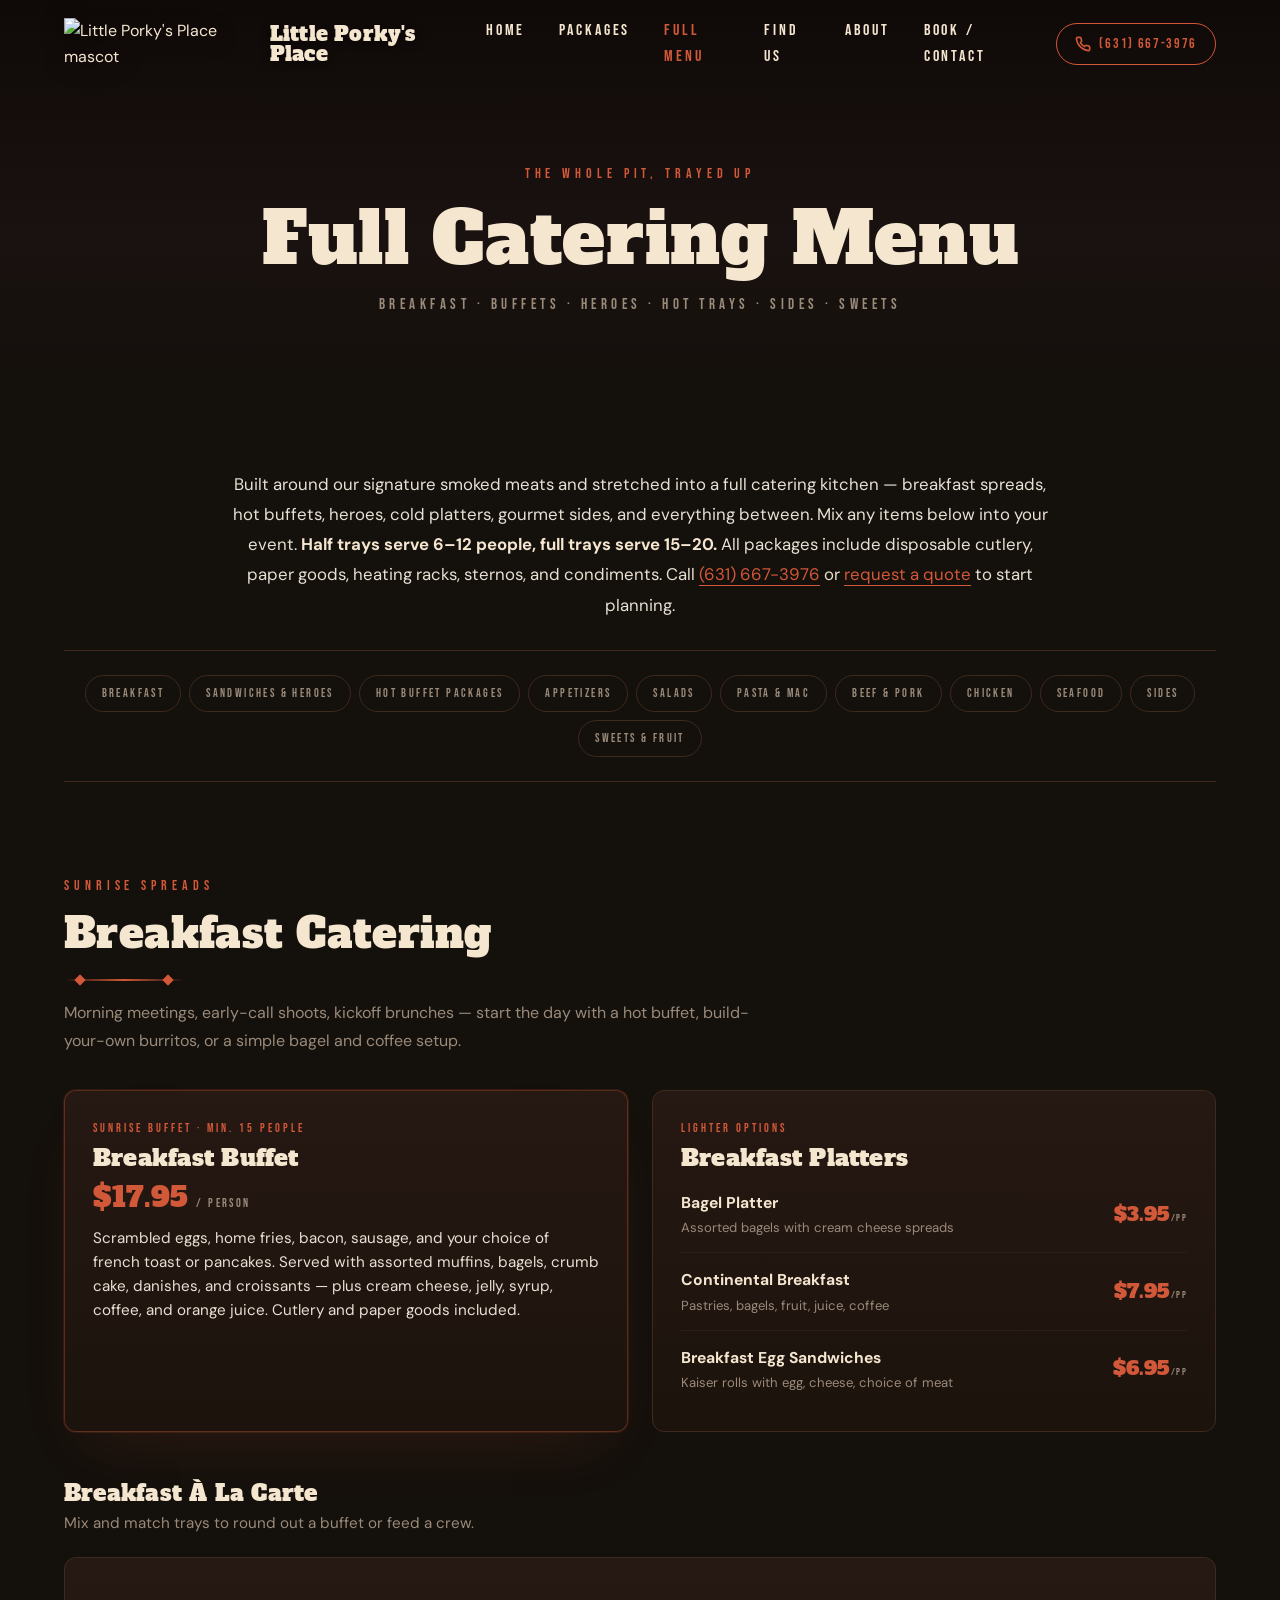
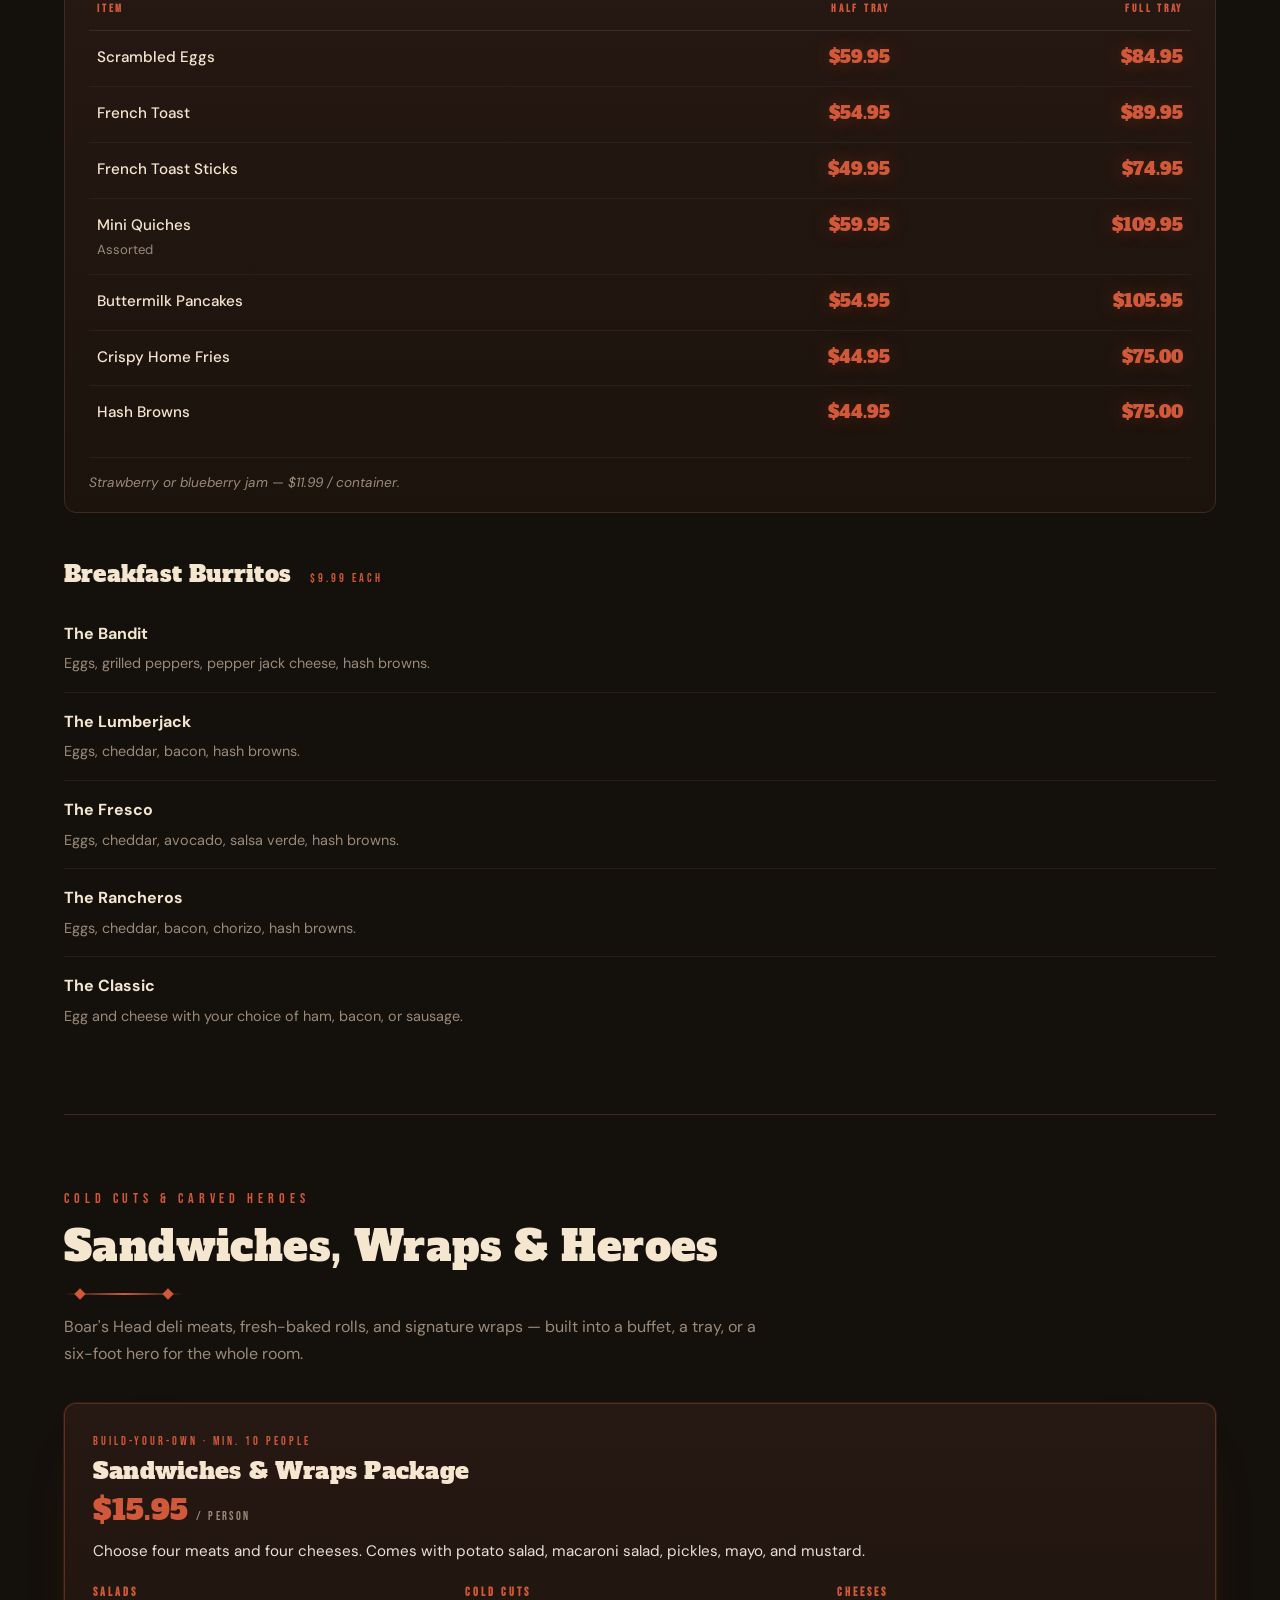
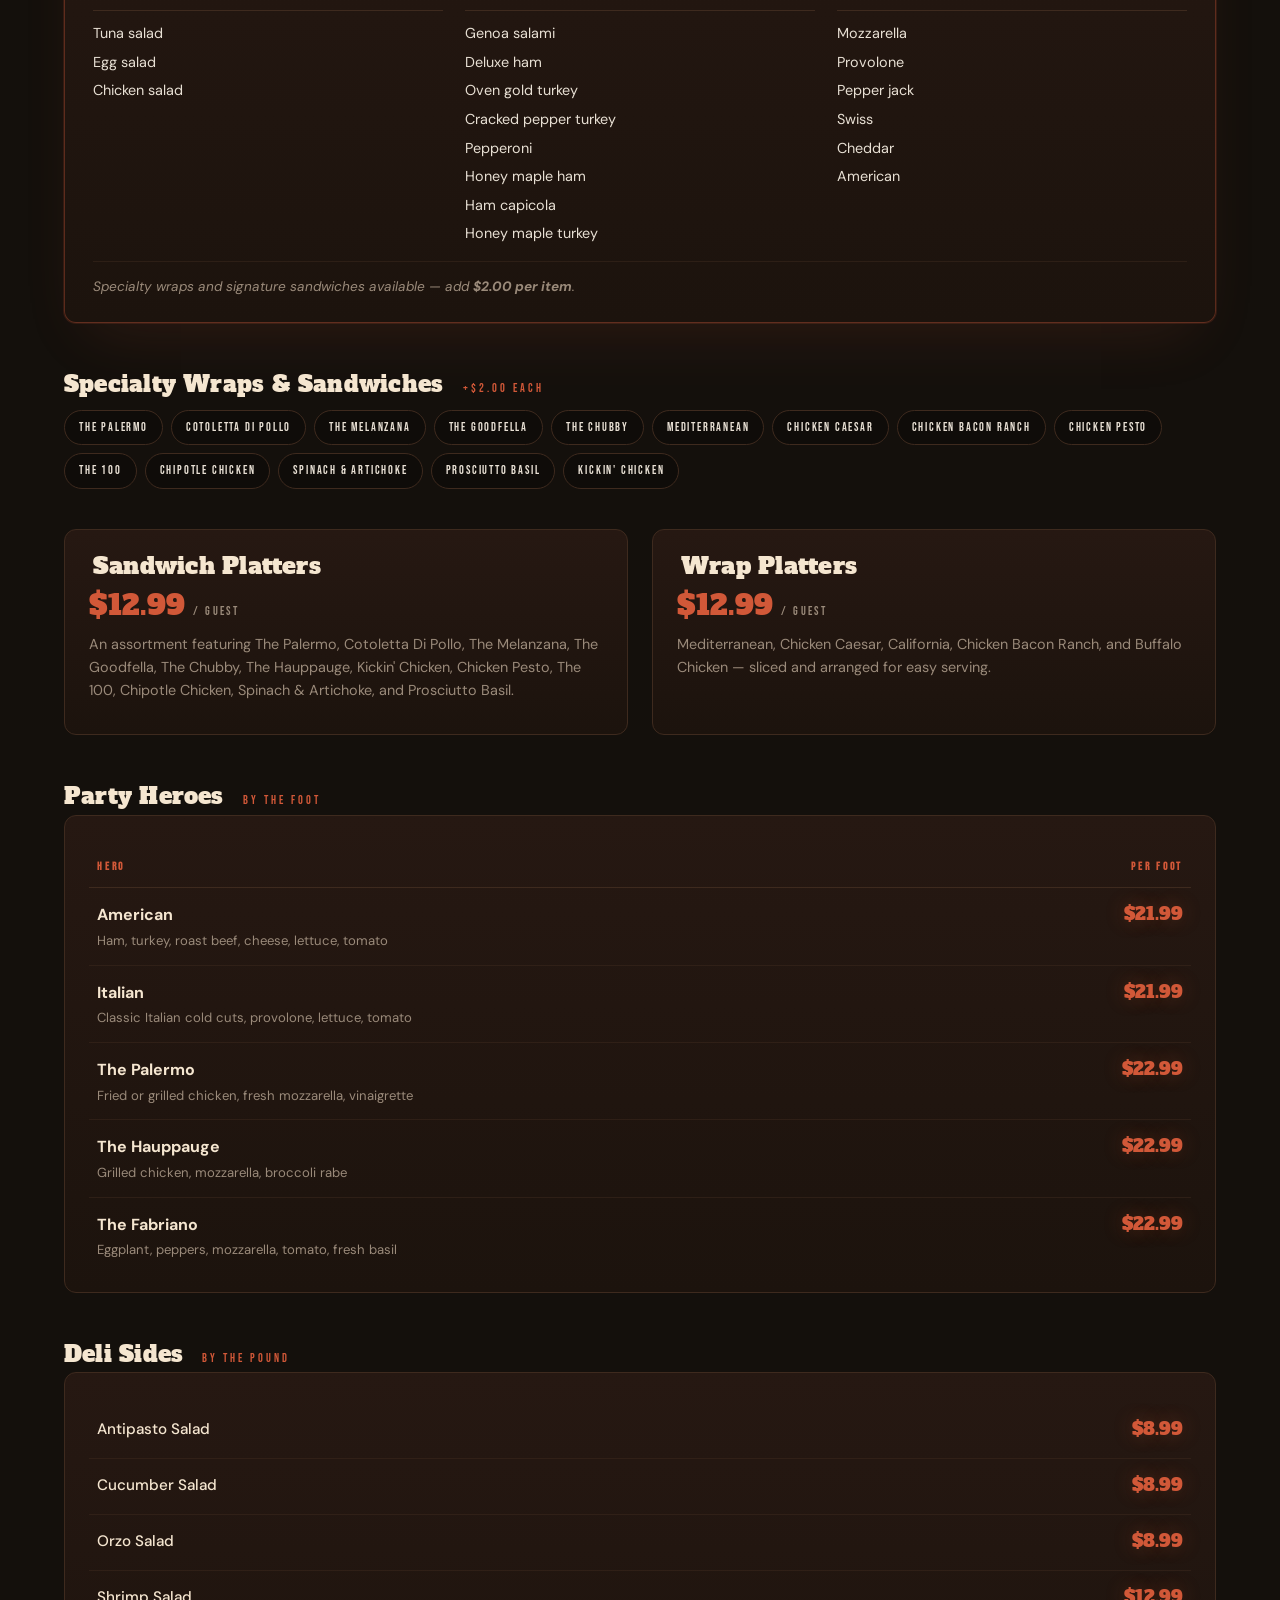
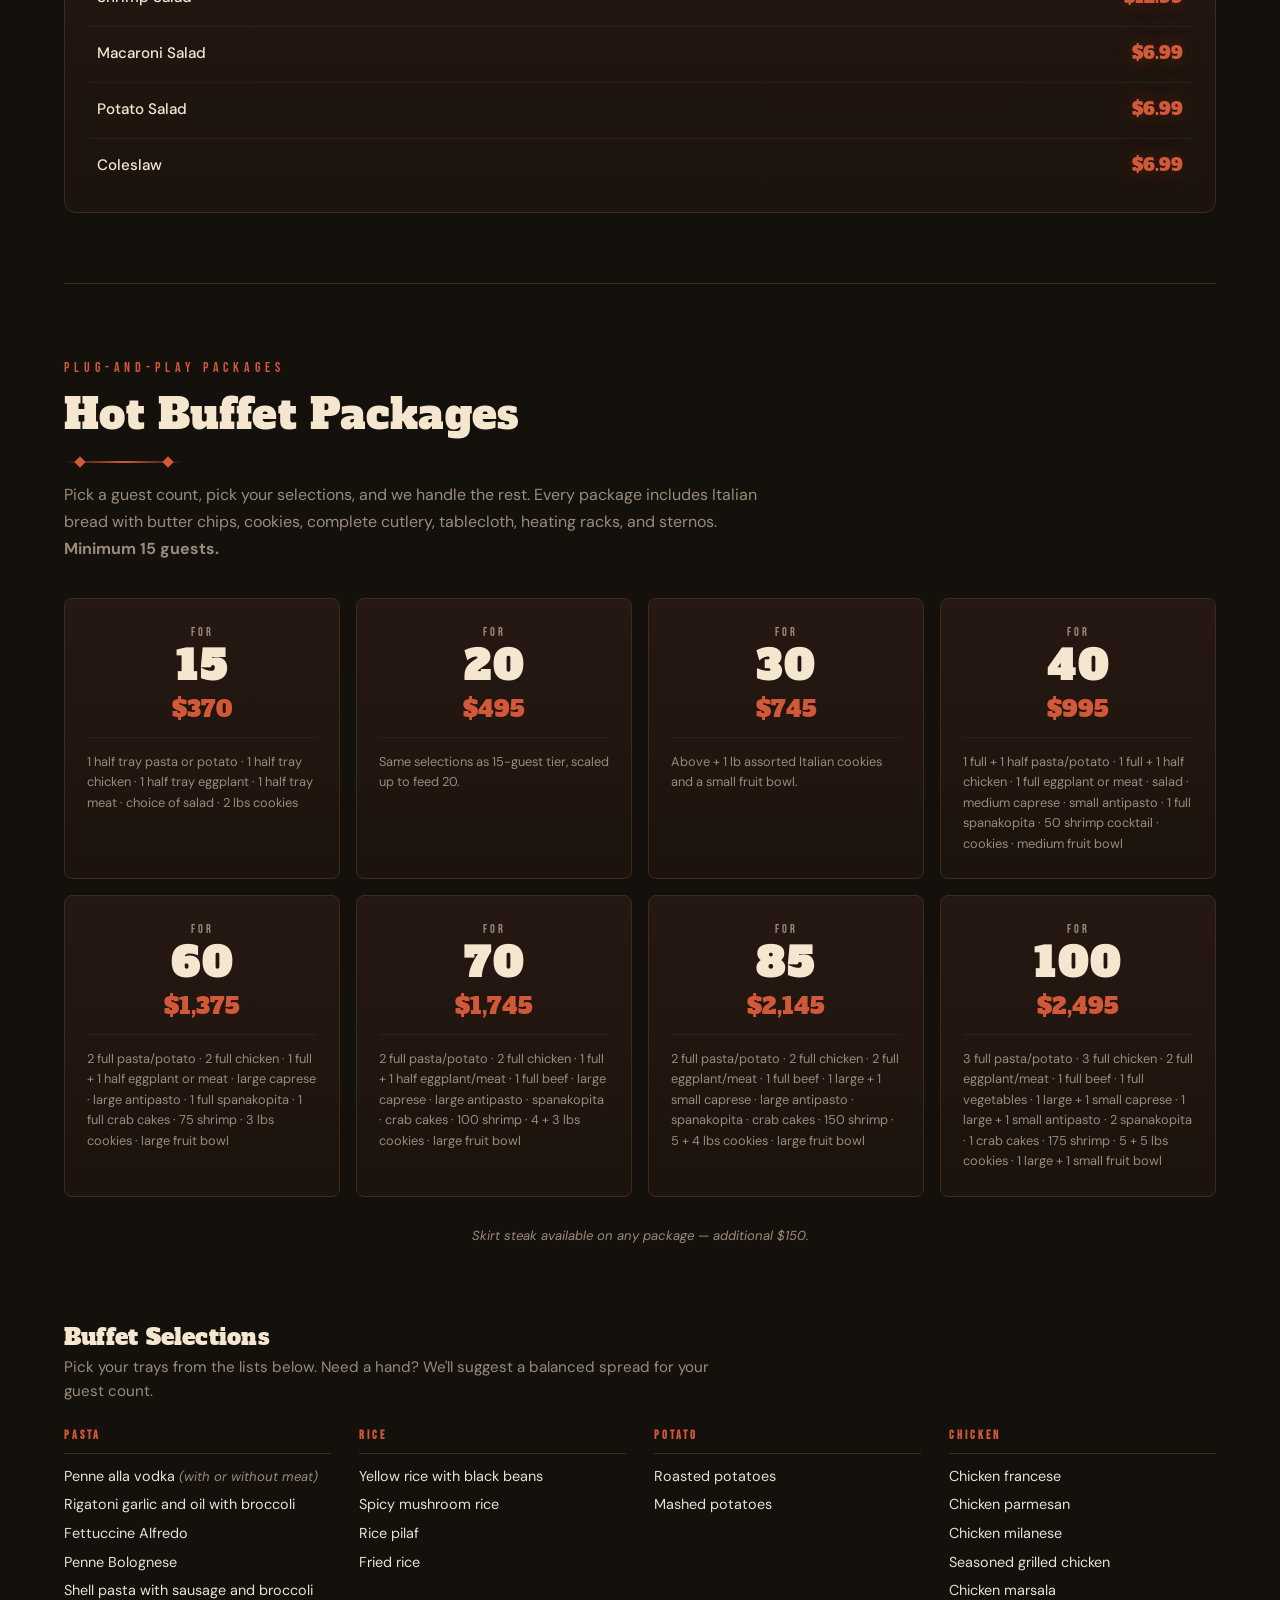
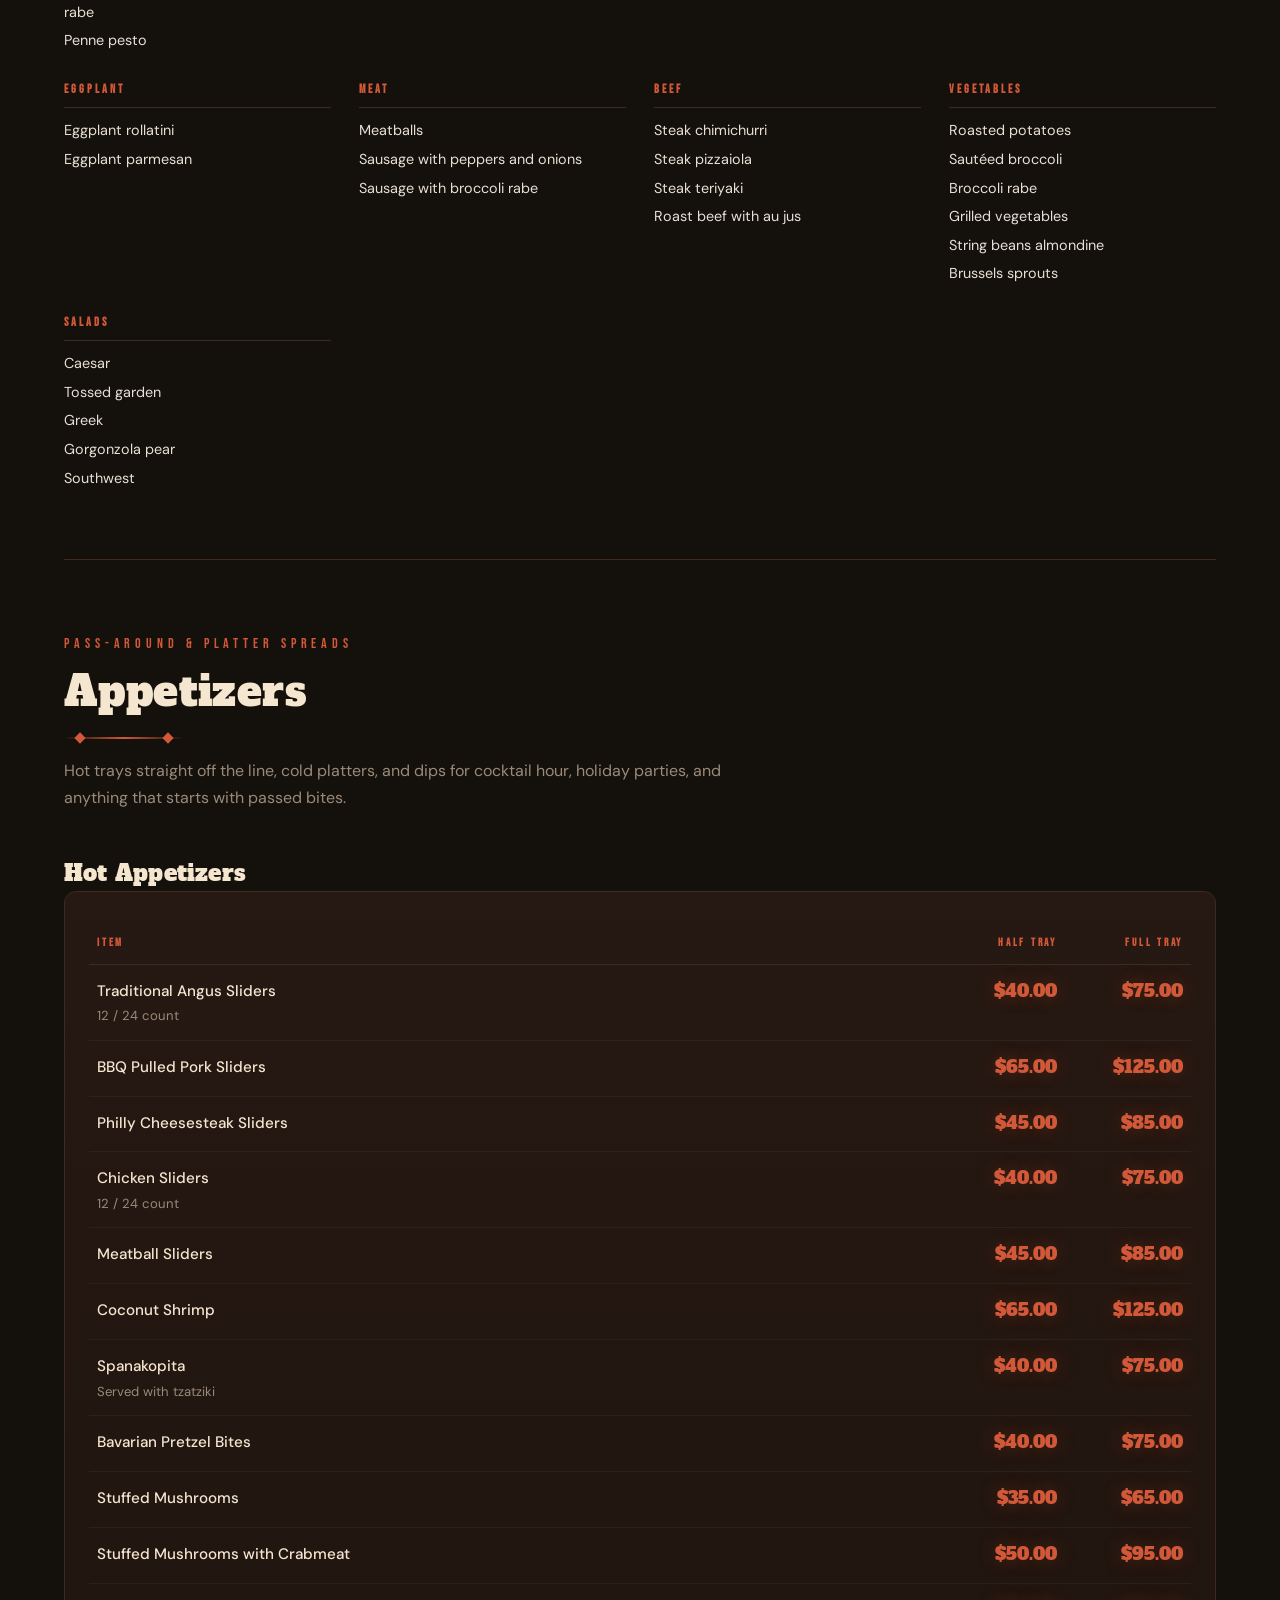
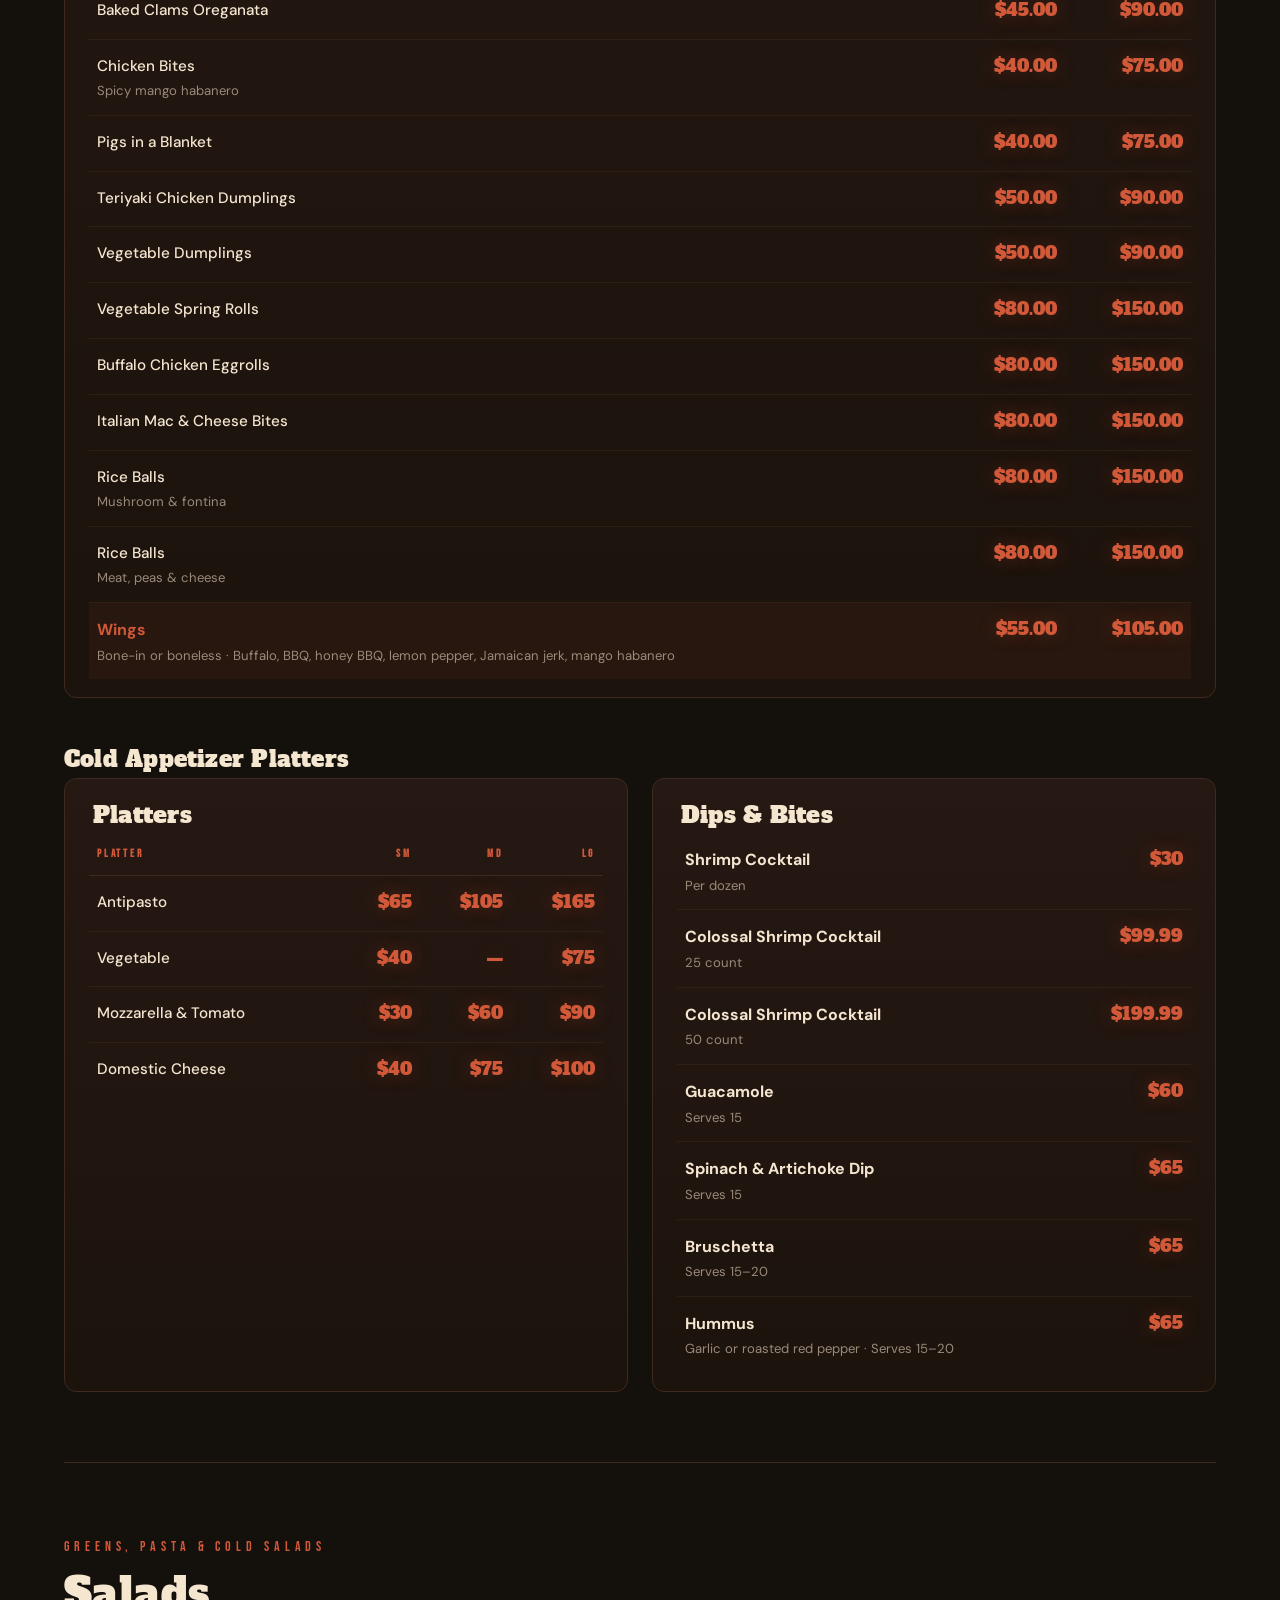
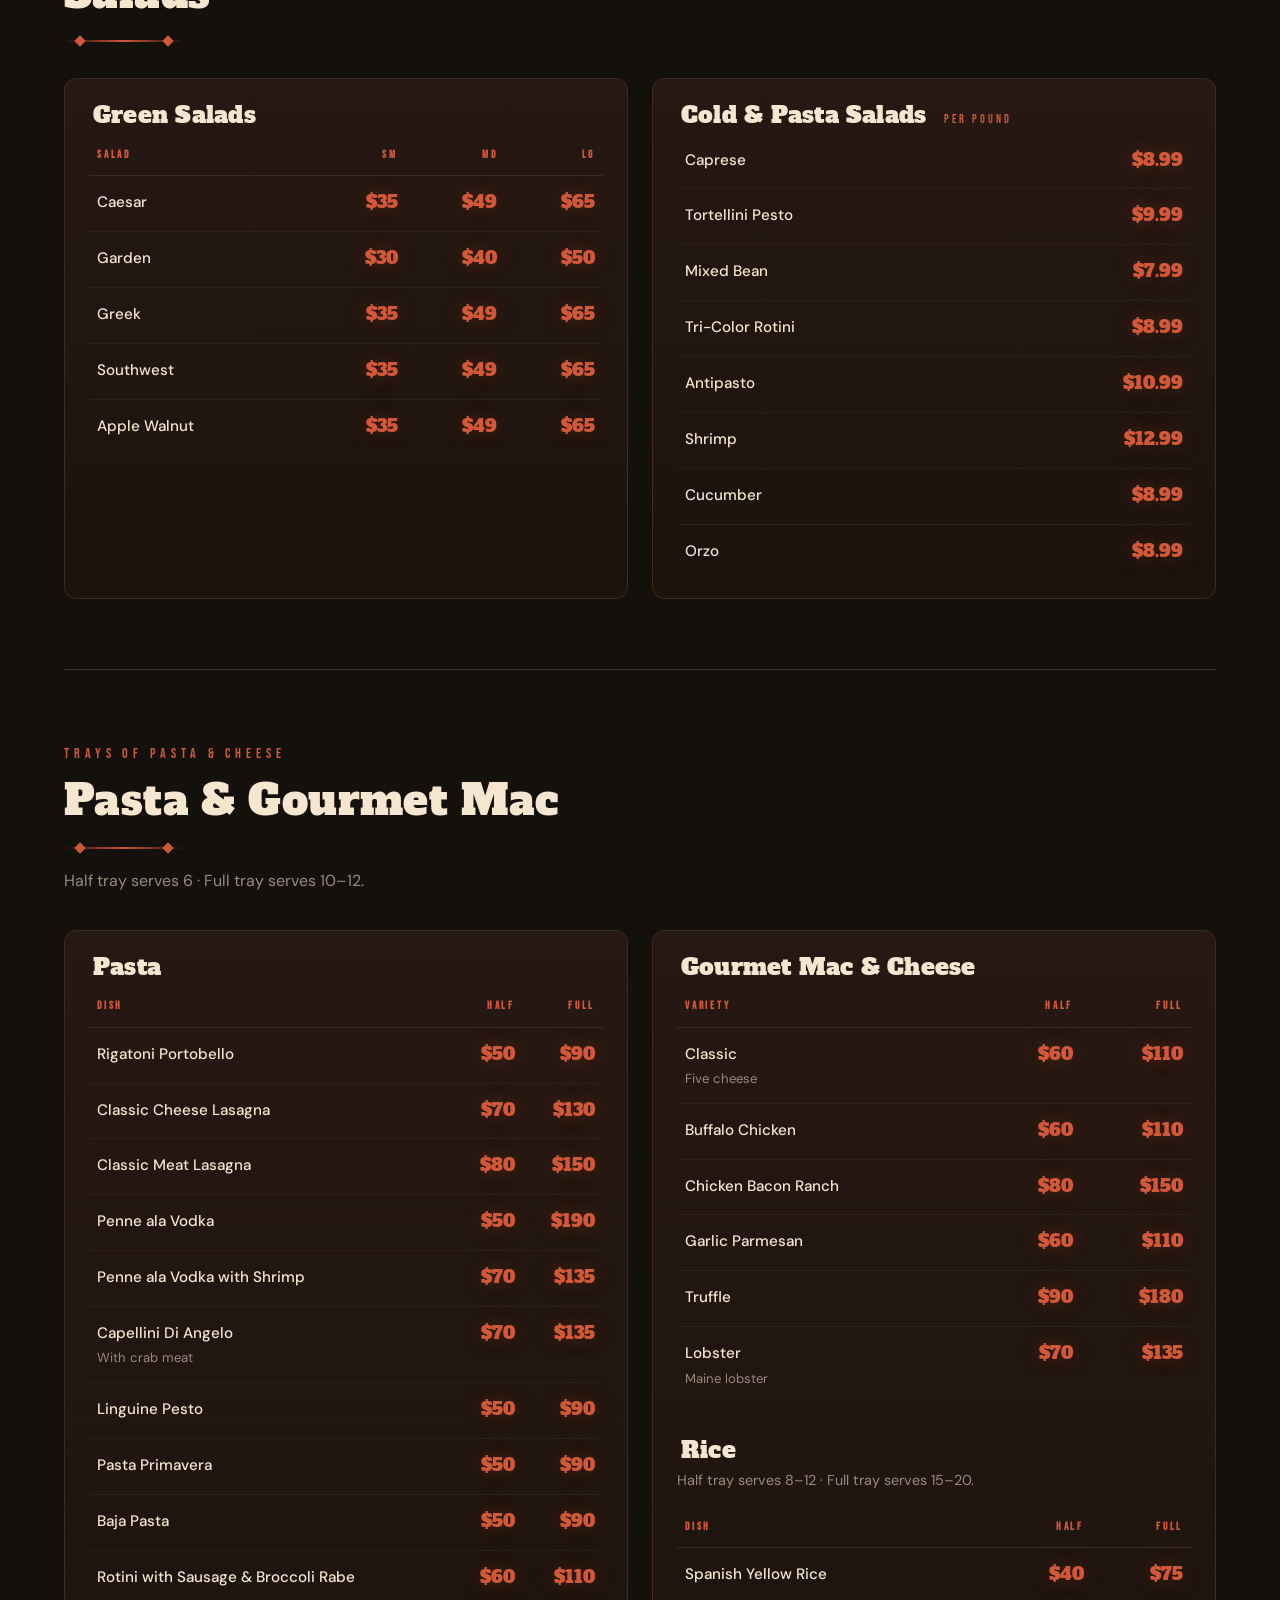
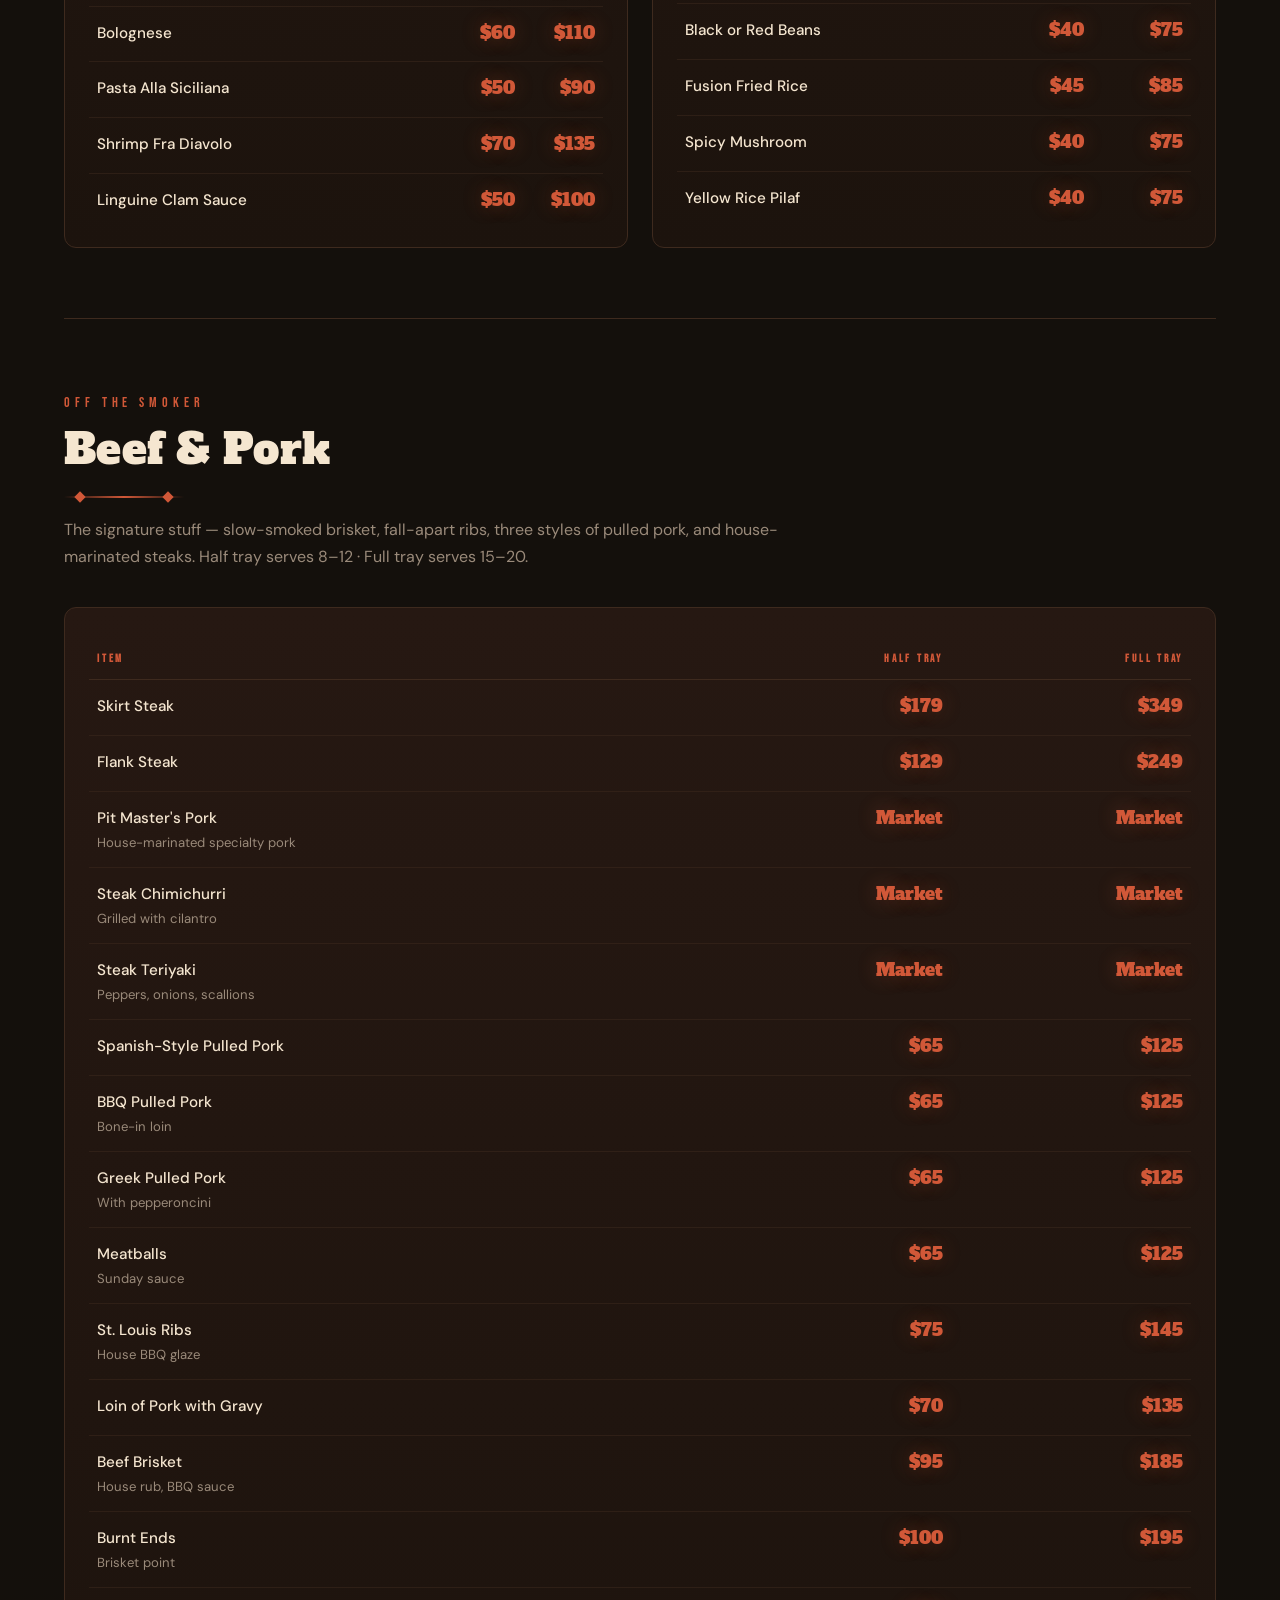
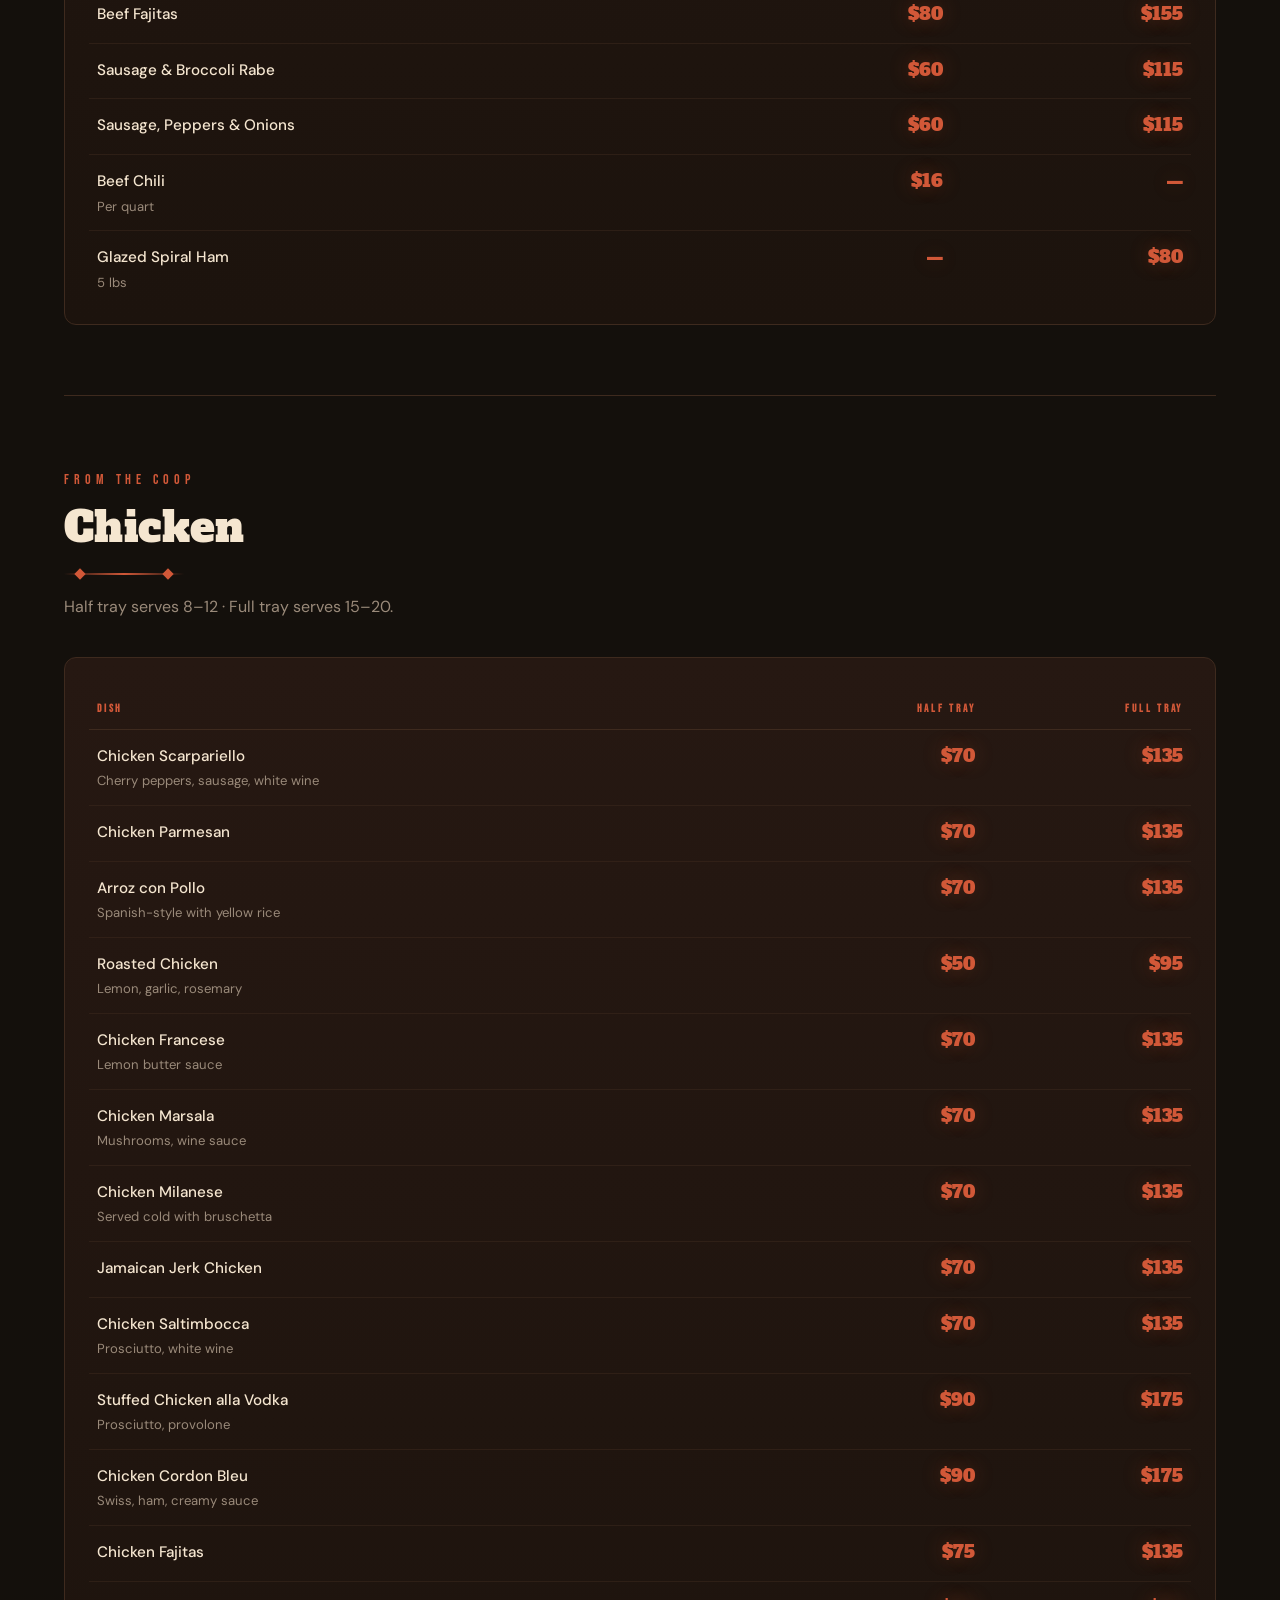
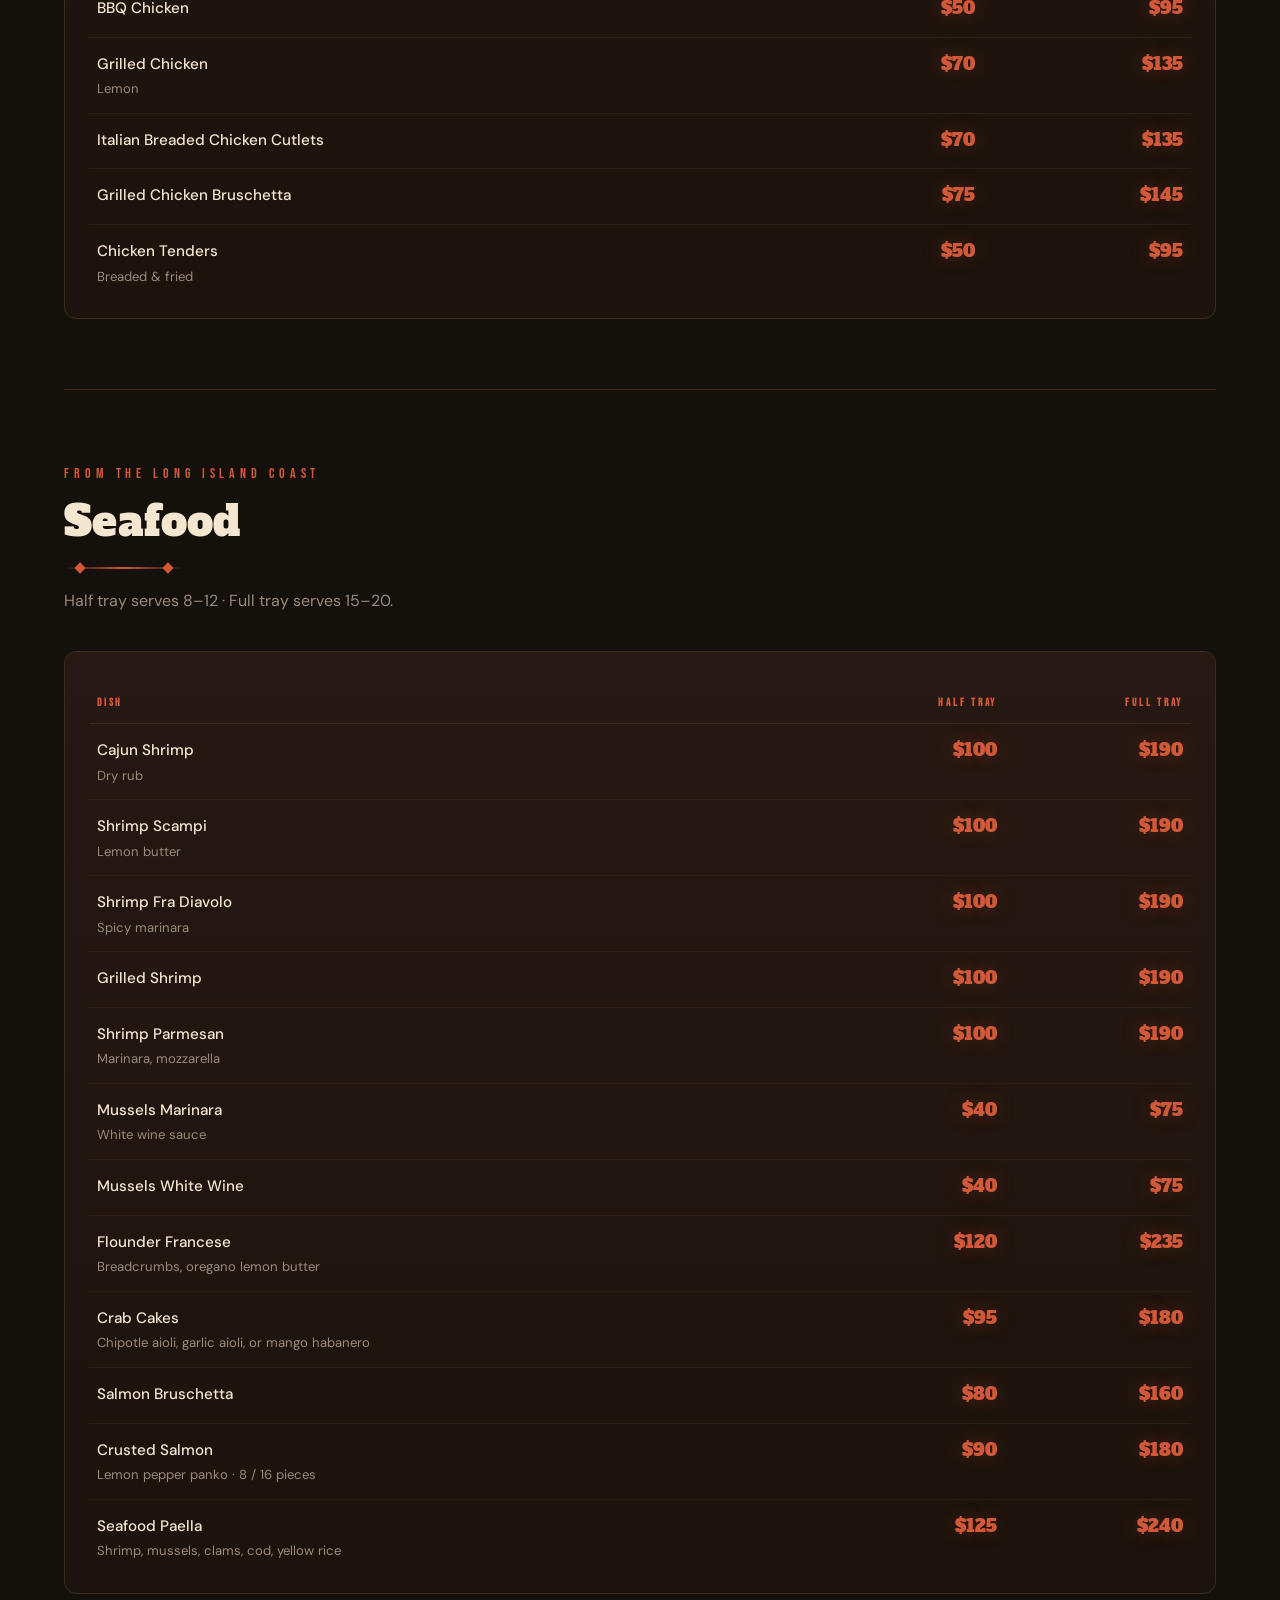
==== catering.html @ ad034f13 "Add full catering menu page - New catering.html with breakfast, sandwiches/heroes, hot buffet   pack" ====
<!DOCTYPE html>
<html lang="en">
<head>
<meta charset="UTF-8" />
<meta name="viewport" content="width=device-width, initial-scale=1.0" />
<meta name="description" content="Full catering menu from Little Porky's Place — BBQ buffets, breakfast spreads, hot trays, sandwiches, heroes, salads, sides, and more for events across Long Island." />
<title>Full Catering Menu | Little Porky's Place BBQ Long Island</title>
<link rel="canonical" href="https://little-porkys-place.netlify.app/catering.html" />
<link rel="icon" type="image/png" href="assets/images/mascot.webp" />
<meta property="og:type" content="website" />
<meta property="og:title" content="Full Catering Menu | Little Porky's Place BBQ Long Island">
<meta property="og:description" content="Full catering menu — BBQ buffets, breakfast, sandwiches, heroes, hot trays, salads, sides, and sweets for Long Island events.">
<meta property="og:url" content="https://little-porkys-place.netlify.app/catering.html" />
<meta property="og:image" content="https://little-porkys-place.netlify.app/assets/images/truck.webp" />
<meta property="og:site_name" content="Little Porky's Place" />
<meta name="twitter:card" content="summary_large_image" />
<meta name="twitter:title" content="Full Catering Menu | Little Porky's Place BBQ Long Island" />
<meta name="twitter:description" content="Full catering menu — BBQ buffets, breakfast, sandwiches, heroes, hot trays, salads, sides, and sweets." />
<meta name="twitter:image" content="https://little-porkys-place.netlify.app/assets/images/truck.webp" />
<link rel="preconnect" href="https://fonts.googleapis.com">
<link rel="preconnect" href="https://fonts.gstatic.com" crossorigin>
<link href="https://fonts.googleapis.com/css2?family=Alfa+Slab+One&family=Bebas+Neue&family=DM+Sans:wght@400;500;700&display=swap" rel="stylesheet">
<link rel="stylesheet" href="css/styles.css" />
</head>
<body>

<header class="nav is-scrolled" id="nav">
  <div class="nav__inner">
    <a href="index.html" class="nav__brand">
      <img src="assets/images/mascot.webp" alt="Little Porky's Place mascot" class="nav__brand-mascot" />
      <span class="nav__brand-text">Little Porky's Place</span>
    </a>
    <nav class="nav__links" id="navLinks">
      <a href="index.html">Home</a>
      <a href="index.html#menu">Packages</a>
      <a href="catering.html" class="is-current">Full Menu</a>
      <a href="index.html#find">Find Us</a>
      <a href="index.html#about">About</a>
      <a href="contact.html">Book / Contact</a>
    </nav>
    <a href="tel:6316673976" class="nav__phone">
      <svg width="16" height="16" viewBox="0 0 24 24" fill="none" stroke="currentColor" stroke-width="2.5" stroke-linecap="round" stroke-linejoin="round"><path d="M22 16.92v3a2 2 0 0 1-2.18 2 19.79 19.79 0 0 1-8.63-3.07 19.5 19.5 0 0 1-6-6A19.79 19.79 0 0 1 2.12 4.18 2 2 0 0 1 4.11 2h3a2 2 0 0 1 2 1.72c.127.96.361 1.903.7 2.81a2 2 0 0 1-.45 2.11L8.09 9.91a16 16 0 0 0 6 6l1.27-1.27a2 2 0 0 1 2.11-.45c.907.339 1.85.573 2.81.7A2 2 0 0 1 22 16.92z"/></svg>
      <span>(631) 667-3976</span>
    </a>
    <button class="nav__toggle" id="navToggle" aria-label="Toggle menu">
      <span></span><span></span><span></span>
    </button>
  </div>
</header>

<section class="page-header">
  <div class="container">
    <span class="eyebrow">The Whole Pit, Trayed Up</span>
    <h1 class="page-header__title">Full Catering Menu</h1>
    <p class="page-header__sub">Breakfast · Buffets · Heroes · Hot Trays · Sides · Sweets</p>
  </div>
</section>

<section class="catering-page">
  <div class="container">

    <div class="cat-intro">
      <p>Built around our signature smoked meats and stretched into a full catering kitchen — breakfast spreads, hot buffets, heroes, cold platters, gourmet sides, and everything between. Mix any items below into your event. <strong>Half trays serve 6–12 people, full trays serve 15–20.</strong> All packages include disposable cutlery, paper goods, heating racks, sternos, and condiments. Call <a href="tel:6316673976">(631) 667-3976</a> or <a href="contact.html">request a quote</a> to start planning.</p>
    </div>

    <nav class="cat-jumps" aria-label="Jump to menu section">
      <a href="#breakfast">Breakfast</a>
      <a href="#sandwiches">Sandwiches &amp; Heroes</a>
      <a href="#buffets">Hot Buffet Packages</a>
      <a href="#appetizers">Appetizers</a>
      <a href="#salads">Salads</a>
      <a href="#pasta">Pasta &amp; Mac</a>
      <a href="#meats">Beef &amp; Pork</a>
      <a href="#chicken">Chicken</a>
      <a href="#seafood">Seafood</a>
      <a href="#sides">Sides</a>
      <a href="#sweets">Sweets &amp; Fruit</a>
    </nav>

    <!-- ============ BREAKFAST ============ -->
    <section class="menu-cat" id="breakfast">
      <div class="menu-cat__head">
        <span class="eyebrow">Sunrise Spreads</span>
        <h2>Breakfast Catering</h2>
        <div class="divider divider--left"></div>
        <p>Morning meetings, early-call shoots, kickoff brunches — start the day with a hot buffet, build-your-own burritos, or a simple bagel and coffee setup.</p>
      </div>

      <div class="menu-grid">
        <article class="menu-card menu-card--feature">
          <span class="menu-card__sub">Sunrise Buffet · Min. 15 People</span>
          <h3>Breakfast Buffet</h3>
          <span class="menu-card__price-tag">$17.95<small> / person</small></span>
          <p>Scrambled eggs, home fries, bacon, sausage, and your choice of french toast or pancakes. Served with assorted muffins, bagels, crumb cake, danishes, and croissants — plus cream cheese, jelly, syrup, coffee, and orange juice. Cutlery and paper goods included.</p>
        </article>

        <article class="menu-card">
          <span class="menu-card__sub">Lighter Options</span>
          <h3>Breakfast Platters</h3>
          <ul class="price-rows">
            <li><span><strong>Bagel Platter</strong><em>Assorted bagels with cream cheese spreads</em></span><b>$3.95<small>/pp</small></b></li>
            <li><span><strong>Continental Breakfast</strong><em>Pastries, bagels, fruit, juice, coffee</em></span><b>$7.95<small>/pp</small></b></li>
            <li><span><strong>Breakfast Egg Sandwiches</strong><em>Kaiser rolls with egg, cheese, choice of meat</em></span><b>$6.95<small>/pp</small></b></li>
          </ul>
        </article>
      </div>

      <h3 class="sub-head">Breakfast À La Carte</h3>
      <p class="sub-note">Mix and match trays to round out a buffet or feed a crew.</p>

      <div class="menu-card menu-card--table">
        <table class="menu-table">
          <thead>
            <tr><th>Item</th><th>Half Tray</th><th>Full Tray</th></tr>
          </thead>
          <tbody>
            <tr><td class="name">Scrambled Eggs</td><td class="price">$59.95</td><td class="price">$84.95</td></tr>
            <tr><td class="name">French Toast</td><td class="price">$54.95</td><td class="price">$89.95</td></tr>
            <tr><td class="name">French Toast Sticks</td><td class="price">$49.95</td><td class="price">$74.95</td></tr>
            <tr><td class="name">Mini Quiches <span>Assorted</span></td><td class="price">$59.95</td><td class="price">$109.95</td></tr>
            <tr><td class="name">Buttermilk Pancakes</td><td class="price">$54.95</td><td class="price">$105.95</td></tr>
            <tr><td class="name">Crispy Home Fries</td><td class="price">$44.95</td><td class="price">$75.00</td></tr>
            <tr><td class="name">Hash Browns</td><td class="price">$44.95</td><td class="price">$75.00</td></tr>
          </tbody>
        </table>
        <p class="card-foot">Strawberry or blueberry jam — $11.99 / container.</p>
      </div>

      <h3 class="sub-head">Breakfast Burritos <small>$9.99 each</small></h3>
      <ul class="menu-detailed-list">
        <li><strong>The Bandit</strong><span>Eggs, grilled peppers, pepper jack cheese, hash browns.</span></li>
        <li><strong>The Lumberjack</strong><span>Eggs, cheddar, bacon, hash browns.</span></li>
        <li><strong>The Fresco</strong><span>Eggs, cheddar, avocado, salsa verde, hash browns.</span></li>
        <li><strong>The Rancheros</strong><span>Eggs, cheddar, bacon, chorizo, hash browns.</span></li>
        <li><strong>The Classic</strong><span>Egg and cheese with your choice of ham, bacon, or sausage.</span></li>
      </ul>
    </section>

    <!-- ============ SANDWICHES & HEROES ============ -->
    <section class="menu-cat" id="sandwiches">
      <div class="menu-cat__head">
        <span class="eyebrow">Cold Cuts &amp; Carved Heroes</span>
        <h2>Sandwiches, Wraps &amp; Heroes</h2>
        <div class="divider divider--left"></div>
        <p>Boar's Head deli meats, fresh-baked rolls, and signature wraps — built into a buffet, a tray, or a six-foot hero for the whole room.</p>
      </div>

      <article class="menu-card menu-card--feature">
        <span class="menu-card__sub">Build-Your-Own · Min. 10 People</span>
        <h3>Sandwiches &amp; Wraps Package</h3>
        <span class="menu-card__price-tag">$15.95<small> / person</small></span>
        <p>Choose four meats and four cheeses. Comes with potato salad, macaroni salad, pickles, mayo, and mustard.</p>

        <div class="selection-grid">
          <div class="selection-group">
            <h4>Salads</h4>
            <ul><li>Tuna salad</li><li>Egg salad</li><li>Chicken salad</li></ul>
          </div>
          <div class="selection-group">
            <h4>Cold Cuts</h4>
            <ul>
              <li>Genoa salami</li>
              <li>Deluxe ham</li>
              <li>Oven gold turkey</li>
              <li>Cracked pepper turkey</li>
              <li>Pepperoni</li>
              <li>Honey maple ham</li>
              <li>Ham capicola</li>
              <li>Honey maple turkey</li>
            </ul>
          </div>
          <div class="selection-group">
            <h4>Cheeses</h4>
            <ul>
              <li>Mozzarella</li>
              <li>Provolone</li>
              <li>Pepper jack</li>
              <li>Swiss</li>
              <li>Cheddar</li>
              <li>American</li>
            </ul>
          </div>
        </div>

        <p class="card-foot">Specialty wraps and signature sandwiches available — add <strong>$2.00 per item</strong>.</p>
      </article>

      <h3 class="sub-head">Specialty Wraps &amp; Sandwiches <small>+$2.00 each</small></h3>
      <ul class="tag-list">
        <li>The Palermo</li>
        <li>Cotoletta Di Pollo</li>
        <li>The Melanzana</li>
        <li>The Goodfella</li>
        <li>The Chubby</li>
        <li>Mediterranean</li>
        <li>Chicken Caesar</li>
        <li>Chicken Bacon Ranch</li>
        <li>Chicken Pesto</li>
        <li>The 100</li>
        <li>Chipotle Chicken</li>
        <li>Spinach &amp; Artichoke</li>
        <li>Prosciutto Basil</li>
        <li>Kickin' Chicken</li>
      </ul>

      <div class="menu-grid menu-grid--equal" style="margin-top: 40px;">
        <div class="menu-card menu-card--table">
          <h3>Sandwich Platters</h3>
          <span class="menu-card__price-tag">$12.99<small> / guest</small></span>
          <p class="card-sub">An assortment featuring The Palermo, Cotoletta Di Pollo, The Melanzana, The Goodfella, The Chubby, The Hauppauge, Kickin' Chicken, Chicken Pesto, The 100, Chipotle Chicken, Spinach &amp; Artichoke, and Prosciutto Basil.</p>
        </div>
        <div class="menu-card menu-card--table">
          <h3>Wrap Platters</h3>
          <span class="menu-card__price-tag">$12.99<small> / guest</small></span>
          <p class="card-sub">Mediterranean, Chicken Caesar, California, Chicken Bacon Ranch, and Buffalo Chicken — sliced and arranged for easy serving.</p>
        </div>
      </div>

      <h3 class="sub-head">Party Heroes <small>by the foot</small></h3>
      <div class="menu-card menu-card--table">
        <table class="menu-table menu-table--two-col">
          <thead>
            <tr><th>Hero</th><th>Per Foot</th></tr>
          </thead>
          <tbody>
            <tr><td class="name"><strong>American</strong><span>Ham, turkey, roast beef, cheese, lettuce, tomato</span></td><td class="price">$21.99</td></tr>
            <tr><td class="name"><strong>Italian</strong><span>Classic Italian cold cuts, provolone, lettuce, tomato</span></td><td class="price">$21.99</td></tr>
            <tr><td class="name"><strong>The Palermo</strong><span>Fried or grilled chicken, fresh mozzarella, vinaigrette</span></td><td class="price">$22.99</td></tr>
            <tr><td class="name"><strong>The Hauppauge</strong><span>Grilled chicken, mozzarella, broccoli rabe</span></td><td class="price">$22.99</td></tr>
            <tr><td class="name"><strong>The Fabriano</strong><span>Eggplant, peppers, mozzarella, tomato, fresh basil</span></td><td class="price">$22.99</td></tr>
          </tbody>
        </table>
      </div>

      <h3 class="sub-head">Deli Sides <small>by the pound</small></h3>
      <div class="menu-card menu-card--table">
        <table class="menu-table menu-table--two-col">
          <tbody>
            <tr><td class="name">Antipasto Salad</td><td class="price">$8.99</td></tr>
            <tr><td class="name">Cucumber Salad</td><td class="price">$8.99</td></tr>
            <tr><td class="name">Orzo Salad</td><td class="price">$8.99</td></tr>
            <tr><td class="name">Shrimp Salad</td><td class="price">$12.99</td></tr>
            <tr><td class="name">Macaroni Salad</td><td class="price">$6.99</td></tr>
            <tr><td class="name">Potato Salad</td><td class="price">$6.99</td></tr>
            <tr><td class="name">Coleslaw</td><td class="price">$6.99</td></tr>
          </tbody>
        </table>
      </div>
    </section>

    <!-- ============ HOT BUFFET PACKAGES ============ -->
    <section class="menu-cat" id="buffets">
      <div class="menu-cat__head">
        <span class="eyebrow">Plug-and-Play Packages</span>
        <h2>Hot Buffet Packages</h2>
        <div class="divider divider--left"></div>
        <p>Pick a guest count, pick your selections, and we handle the rest. Every package includes Italian bread with butter chips, cookies, complete cutlery, tablecloth, heating racks, and sternos. <strong>Minimum 15 guests.</strong></p>
      </div>

      <div class="buffet-tiers">
        <article class="buffet-tier">
          <div class="buffet-tier__count"><span>For</span><strong>15</strong></div>
          <span class="buffet-tier__price">$370</span>
          <p class="buffet-tier__includes">1 half tray pasta or potato · 1 half tray chicken · 1 half tray eggplant · 1 half tray meat · choice of salad · 2 lbs cookies</p>
        </article>
        <article class="buffet-tier">
          <div class="buffet-tier__count"><span>For</span><strong>20</strong></div>
          <span class="buffet-tier__price">$495</span>
          <p class="buffet-tier__includes">Same selections as 15-guest tier, scaled up to feed 20.</p>
        </article>
        <article class="buffet-tier">
          <div class="buffet-tier__count"><span>For</span><strong>30</strong></div>
          <span class="buffet-tier__price">$745</span>
          <p class="buffet-tier__includes">Above + 1 lb assorted Italian cookies and a small fruit bowl.</p>
        </article>
        <article class="buffet-tier">
          <div class="buffet-tier__count"><span>For</span><strong>40</strong></div>
          <span class="buffet-tier__price">$995</span>
          <p class="buffet-tier__includes">1 full + 1 half pasta/potato · 1 full + 1 half chicken · 1 full eggplant or meat · salad · medium caprese · small antipasto · 1 full spanakopita · 50 shrimp cocktail · cookies · medium fruit bowl</p>
        </article>
        <article class="buffet-tier">
          <div class="buffet-tier__count"><span>For</span><strong>60</strong></div>
          <span class="buffet-tier__price">$1,375</span>
          <p class="buffet-tier__includes">2 full pasta/potato · 2 full chicken · 1 full + 1 half eggplant or meat · large caprese · large antipasto · 1 full spanakopita · 1 full crab cakes · 75 shrimp · 3 lbs cookies · large fruit bowl</p>
        </article>
        <article class="buffet-tier">
          <div class="buffet-tier__count"><span>For</span><strong>70</strong></div>
          <span class="buffet-tier__price">$1,745</span>
          <p class="buffet-tier__includes">2 full pasta/potato · 2 full chicken · 1 full + 1 half eggplant/meat · 1 full beef · large caprese · large antipasto · spanakopita · crab cakes · 100 shrimp · 4 + 3 lbs cookies · large fruit bowl</p>
        </article>
        <article class="buffet-tier">
          <div class="buffet-tier__count"><span>For</span><strong>85</strong></div>
          <span class="buffet-tier__price">$2,145</span>
          <p class="buffet-tier__includes">2 full pasta/potato · 2 full chicken · 2 full eggplant/meat · 1 full beef · 1 large + 1 small caprese · large antipasto · spanakopita · crab cakes · 150 shrimp · 5 + 4 lbs cookies · large fruit bowl</p>
        </article>
        <article class="buffet-tier">
          <div class="buffet-tier__count"><span>For</span><strong>100</strong></div>
          <span class="buffet-tier__price">$2,495</span>
          <p class="buffet-tier__includes">3 full pasta/potato · 3 full chicken · 2 full eggplant/meat · 1 full beef · 1 full vegetables · 1 large + 1 small caprese · 1 large + 1 small antipasto · 2 spanakopita · 1 crab cakes · 175 shrimp · 5 + 5 lbs cookies · 1 large + 1 small fruit bowl</p>
        </article>
      </div>

      <p class="pkg__note">Skirt steak available on any package — additional $150.</p>

      <h3 class="sub-head">Buffet Selections</h3>
      <p class="sub-note">Pick your trays from the lists below. Need a hand? We'll suggest a balanced spread for your guest count.</p>

      <div class="selection-grid selection-grid--wide">
        <div class="selection-group">
          <h4>Pasta</h4>
          <ul>
            <li>Penne alla vodka <em>(with or without meat)</em></li>
            <li>Rigatoni garlic and oil with broccoli</li>
            <li>Fettuccine Alfredo</li>
            <li>Penne Bolognese</li>
            <li>Shell pasta with sausage and broccoli rabe</li>
            <li>Penne pesto</li>
          </ul>
        </div>
        <div class="selection-group">
          <h4>Rice</h4>
          <ul>
            <li>Yellow rice with black beans</li>
            <li>Spicy mushroom rice</li>
            <li>Rice pilaf</li>
            <li>Fried rice</li>
          </ul>
        </div>
        <div class="selection-group">
          <h4>Potato</h4>
          <ul>
            <li>Roasted potatoes</li>
            <li>Mashed potatoes</li>
          </ul>
        </div>
        <div class="selection-group">
          <h4>Chicken</h4>
          <ul>
            <li>Chicken francese</li>
            <li>Chicken parmesan</li>
            <li>Chicken milanese</li>
            <li>Seasoned grilled chicken</li>
            <li>Chicken marsala</li>
          </ul>
        </div>
        <div class="selection-group">
          <h4>Eggplant</h4>
          <ul>
            <li>Eggplant rollatini</li>
            <li>Eggplant parmesan</li>
          </ul>
        </div>
        <div class="selection-group">
          <h4>Meat</h4>
          <ul>
            <li>Meatballs</li>
            <li>Sausage with peppers and onions</li>
            <li>Sausage with broccoli rabe</li>
          </ul>
        </div>
        <div class="selection-group">
          <h4>Beef</h4>
          <ul>
            <li>Steak chimichurri</li>
            <li>Steak pizzaiola</li>
            <li>Steak teriyaki</li>
            <li>Roast beef with au jus</li>
          </ul>
        </div>
        <div class="selection-group">
          <h4>Vegetables</h4>
          <ul>
            <li>Roasted potatoes</li>
            <li>Sautéed broccoli</li>
            <li>Broccoli rabe</li>
            <li>Grilled vegetables</li>
            <li>String beans almondine</li>
            <li>Brussels sprouts</li>
          </ul>
        </div>
        <div class="selection-group">
          <h4>Salads</h4>
          <ul>
            <li>Caesar</li>
            <li>Tossed garden</li>
            <li>Greek</li>
            <li>Gorgonzola pear</li>
            <li>Southwest</li>
          </ul>
        </div>
      </div>
    </section>

    <!-- ============ APPETIZERS ============ -->
    <section class="menu-cat" id="appetizers">
      <div class="menu-cat__head">
        <span class="eyebrow">Pass-Around &amp; Platter Spreads</span>
        <h2>Appetizers</h2>
        <div class="divider divider--left"></div>
        <p>Hot trays straight off the line, cold platters, and dips for cocktail hour, holiday parties, and anything that starts with passed bites.</p>
      </div>

      <h3 class="sub-head">Hot Appetizers</h3>
      <div class="menu-card menu-card--table">
        <table class="menu-table">
          <thead>
            <tr><th>Item</th><th>Half Tray</th><th>Full Tray</th></tr>
          </thead>
          <tbody>
            <tr><td class="name">Traditional Angus Sliders <span>12 / 24 count</span></td><td class="price">$40.00</td><td class="price">$75.00</td></tr>
            <tr><td class="name">BBQ Pulled Pork Sliders</td><td class="price">$65.00</td><td class="price">$125.00</td></tr>
            <tr><td class="name">Philly Cheesesteak Sliders</td><td class="price">$45.00</td><td class="price">$85.00</td></tr>
            <tr><td class="name">Chicken Sliders <span>12 / 24 count</span></td><td class="price">$40.00</td><td class="price">$75.00</td></tr>
            <tr><td class="name">Meatball Sliders</td><td class="price">$45.00</td><td class="price">$85.00</td></tr>
            <tr><td class="name">Coconut Shrimp</td><td class="price">$65.00</td><td class="price">$125.00</td></tr>
            <tr><td class="name">Spanakopita <span>Served with tzatziki</span></td><td class="price">$40.00</td><td class="price">$75.00</td></tr>
            <tr><td class="name">Bavarian Pretzel Bites</td><td class="price">$40.00</td><td class="price">$75.00</td></tr>
            <tr><td class="name">Stuffed Mushrooms</td><td class="price">$35.00</td><td class="price">$65.00</td></tr>
            <tr><td class="name">Stuffed Mushrooms with Crabmeat</td><td class="price">$50.00</td><td class="price">$95.00</td></tr>
            <tr><td class="name">Baked Clams Oreganata</td><td class="price">$45.00</td><td class="price">$90.00</td></tr>
            <tr><td class="name">Chicken Bites <span>Spicy mango habanero</span></td><td class="price">$40.00</td><td class="price">$75.00</td></tr>
            <tr><td class="name">Pigs in a Blanket</td><td class="price">$40.00</td><td class="price">$75.00</td></tr>
            <tr><td class="name">Teriyaki Chicken Dumplings</td><td class="price">$50.00</td><td class="price">$90.00</td></tr>
            <tr><td class="name">Vegetable Dumplings</td><td class="price">$50.00</td><td class="price">$90.00</td></tr>
            <tr><td class="name">Vegetable Spring Rolls</td><td class="price">$80.00</td><td class="price">$150.00</td></tr>
            <tr><td class="name">Buffalo Chicken Eggrolls</td><td class="price">$80.00</td><td class="price">$150.00</td></tr>
            <tr><td class="name">Italian Mac &amp; Cheese Bites</td><td class="price">$80.00</td><td class="price">$150.00</td></tr>
            <tr><td class="name">Rice Balls <span>Mushroom &amp; fontina</span></td><td class="price">$80.00</td><td class="price">$150.00</td></tr>
            <tr><td class="name">Rice Balls <span>Meat, peas &amp; cheese</span></td><td class="price">$80.00</td><td class="price">$150.00</td></tr>
            <tr class="row-feature"><td class="name"><strong>Wings</strong><span>Bone-in or boneless · Buffalo, BBQ, honey BBQ, lemon pepper, Jamaican jerk, mango habanero</span></td><td class="price">$55.00</td><td class="price">$105.00</td></tr>
          </tbody>
        </table>
      </div>

      <h3 class="sub-head">Cold Appetizer Platters</h3>
      <div class="menu-grid">
        <div class="menu-card menu-card--table">
          <h3>Platters</h3>
          <table class="menu-table">
            <thead>
              <tr><th>Platter</th><th>Sm</th><th>Md</th><th>Lg</th></tr>
            </thead>
            <tbody>
              <tr><td class="name">Antipasto</td><td class="price">$65</td><td class="price">$105</td><td class="price">$165</td></tr>
              <tr><td class="name">Vegetable</td><td class="price">$40</td><td class="price">—</td><td class="price">$75</td></tr>
              <tr><td class="name">Mozzarella &amp; Tomato</td><td class="price">$30</td><td class="price">$60</td><td class="price">$90</td></tr>
              <tr><td class="name">Domestic Cheese</td><td class="price">$40</td><td class="price">$75</td><td class="price">$100</td></tr>
            </tbody>
          </table>
        </div>
        <div class="menu-card menu-card--table">
          <h3>Dips &amp; Bites</h3>
          <table class="menu-table menu-table--two-col">
            <tbody>
              <tr><td class="name"><strong>Shrimp Cocktail</strong><span>Per dozen</span></td><td class="price">$30</td></tr>
              <tr><td class="name"><strong>Colossal Shrimp Cocktail</strong><span>25 count</span></td><td class="price">$99.99</td></tr>
              <tr><td class="name"><strong>Colossal Shrimp Cocktail</strong><span>50 count</span></td><td class="price">$199.99</td></tr>
              <tr><td class="name"><strong>Guacamole</strong><span>Serves 15</span></td><td class="price">$60</td></tr>
              <tr><td class="name"><strong>Spinach &amp; Artichoke Dip</strong><span>Serves 15</span></td><td class="price">$65</td></tr>
              <tr><td class="name"><strong>Bruschetta</strong><span>Serves 15–20</span></td><td class="price">$65</td></tr>
              <tr><td class="name"><strong>Hummus</strong><span>Garlic or roasted red pepper · Serves 15–20</span></td><td class="price">$65</td></tr>
            </tbody>
          </table>
        </div>
      </div>
    </section>

    <!-- ============ SALADS ============ -->
    <section class="menu-cat" id="salads">
      <div class="menu-cat__head">
        <span class="eyebrow">Greens, Pasta &amp; Cold Salads</span>
        <h2>Salads</h2>
        <div class="divider divider--left"></div>
      </div>

      <div class="menu-grid">
        <div class="menu-card menu-card--table">
          <h3>Green Salads</h3>
          <table class="menu-table">
            <thead>
              <tr><th>Salad</th><th>Sm</th><th>Md</th><th>Lg</th></tr>
            </thead>
            <tbody>
              <tr><td class="name">Caesar</td><td class="price">$35</td><td class="price">$49</td><td class="price">$65</td></tr>
              <tr><td class="name">Garden</td><td class="price">$30</td><td class="price">$40</td><td class="price">$50</td></tr>
              <tr><td class="name">Greek</td><td class="price">$35</td><td class="price">$49</td><td class="price">$65</td></tr>
              <tr><td class="name">Southwest</td><td class="price">$35</td><td class="price">$49</td><td class="price">$65</td></tr>
              <tr><td class="name">Apple Walnut</td><td class="price">$35</td><td class="price">$49</td><td class="price">$65</td></tr>
            </tbody>
          </table>
        </div>

        <div class="menu-card menu-card--table">
          <h3>Cold &amp; Pasta Salads <small>per pound</small></h3>
          <table class="menu-table menu-table--two-col">
            <tbody>
              <tr><td class="name">Caprese</td><td class="price">$8.99</td></tr>
              <tr><td class="name">Tortellini Pesto</td><td class="price">$9.99</td></tr>
              <tr><td class="name">Mixed Bean</td><td class="price">$7.99</td></tr>
              <tr><td class="name">Tri-Color Rotini</td><td class="price">$8.99</td></tr>
              <tr><td class="name">Antipasto</td><td class="price">$10.99</td></tr>
              <tr><td class="name">Shrimp</td><td class="price">$12.99</td></tr>
              <tr><td class="name">Cucumber</td><td class="price">$8.99</td></tr>
              <tr><td class="name">Orzo</td><td class="price">$8.99</td></tr>
            </tbody>
          </table>
        </div>
      </div>
    </section>

    <!-- ============ PASTA & MAC ============ -->
    <section class="menu-cat" id="pasta">
      <div class="menu-cat__head">
        <span class="eyebrow">Trays of Pasta &amp; Cheese</span>
        <h2>Pasta &amp; Gourmet Mac</h2>
        <div class="divider divider--left"></div>
        <p>Half tray serves 6 · Full tray serves 10–12.</p>
      </div>

      <div class="menu-grid">
        <div class="menu-card menu-card--table">
          <h3>Pasta</h3>
          <table class="menu-table">
            <thead>
              <tr><th>Dish</th><th>Half</th><th>Full</th></tr>
            </thead>
            <tbody>
              <tr><td class="name">Rigatoni Portobello</td><td class="price">$50</td><td class="price">$90</td></tr>
              <tr><td class="name">Classic Cheese Lasagna</td><td class="price">$70</td><td class="price">$130</td></tr>
              <tr><td class="name">Classic Meat Lasagna</td><td class="price">$80</td><td class="price">$150</td></tr>
              <tr><td class="name">Penne ala Vodka</td><td class="price">$50</td><td class="price">$190</td></tr>
              <tr><td class="name">Penne ala Vodka with Shrimp</td><td class="price">$70</td><td class="price">$135</td></tr>
              <tr><td class="name">Capellini Di Angelo <span>With crab meat</span></td><td class="price">$70</td><td class="price">$135</td></tr>
              <tr><td class="name">Linguine Pesto</td><td class="price">$50</td><td class="price">$90</td></tr>
              <tr><td class="name">Pasta Primavera</td><td class="price">$50</td><td class="price">$90</td></tr>
              <tr><td class="name">Baja Pasta</td><td class="price">$50</td><td class="price">$90</td></tr>
              <tr><td class="name">Rotini with Sausage &amp; Broccoli Rabe</td><td class="price">$60</td><td class="price">$110</td></tr>
              <tr><td class="name">Bolognese</td><td class="price">$60</td><td class="price">$110</td></tr>
              <tr><td class="name">Pasta Alla Siciliana</td><td class="price">$50</td><td class="price">$90</td></tr>
              <tr><td class="name">Shrimp Fra Diavolo</td><td class="price">$70</td><td class="price">$135</td></tr>
              <tr><td class="name">Linguine Clam Sauce</td><td class="price">$50</td><td class="price">$100</td></tr>
            </tbody>
          </table>
        </div>

        <div class="menu-card menu-card--table">
          <h3>Gourmet Mac &amp; Cheese</h3>
          <table class="menu-table">
            <thead>
              <tr><th>Variety</th><th>Half</th><th>Full</th></tr>
            </thead>
            <tbody>
              <tr><td class="name">Classic <span>Five cheese</span></td><td class="price">$60</td><td class="price">$110</td></tr>
              <tr><td class="name">Buffalo Chicken</td><td class="price">$60</td><td class="price">$110</td></tr>
              <tr><td class="name">Chicken Bacon Ranch</td><td class="price">$80</td><td class="price">$150</td></tr>
              <tr><td class="name">Garlic Parmesan</td><td class="price">$60</td><td class="price">$110</td></tr>
              <tr><td class="name">Truffle</td><td class="price">$90</td><td class="price">$180</td></tr>
              <tr><td class="name">Lobster <span>Maine lobster</span></td><td class="price">$70</td><td class="price">$135</td></tr>
            </tbody>
          </table>

          <h3 style="margin-top: 36px;">Rice</h3>
          <p class="card-sub">Half tray serves 8–12 · Full tray serves 15–20.</p>
          <table class="menu-table">
            <thead>
              <tr><th>Dish</th><th>Half</th><th>Full</th></tr>
            </thead>
            <tbody>
              <tr><td class="name">Spanish Yellow Rice</td><td class="price">$40</td><td class="price">$75</td></tr>
              <tr><td class="name">Black or Red Beans</td><td class="price">$40</td><td class="price">$75</td></tr>
              <tr><td class="name">Fusion Fried Rice</td><td class="price">$45</td><td class="price">$85</td></tr>
              <tr><td class="name">Spicy Mushroom</td><td class="price">$40</td><td class="price">$75</td></tr>
              <tr><td class="name">Yellow Rice Pilaf</td><td class="price">$40</td><td class="price">$75</td></tr>
            </tbody>
          </table>
        </div>
      </div>
    </section>

    <!-- ============ BEEF & PORK ============ -->
    <section class="menu-cat" id="meats">
      <div class="menu-cat__head">
        <span class="eyebrow">Off the Smoker</span>
        <h2>Beef &amp; Pork</h2>
        <div class="divider divider--left"></div>
        <p>The signature stuff — slow-smoked brisket, fall-apart ribs, three styles of pulled pork, and house-marinated steaks. Half tray serves 8–12 · Full tray serves 15–20.</p>
      </div>

      <div class="menu-card menu-card--table">
        <table class="menu-table">
          <thead>
            <tr><th>Item</th><th>Half Tray</th><th>Full Tray</th></tr>
          </thead>
          <tbody>
            <tr><td class="name">Skirt Steak</td><td class="price">$179</td><td class="price">$349</td></tr>
            <tr><td class="name">Flank Steak</td><td class="price">$129</td><td class="price">$249</td></tr>
            <tr><td class="name">Pit Master's Pork <span>House-marinated specialty pork</span></td><td class="price">Market</td><td class="price">Market</td></tr>
            <tr><td class="name">Steak Chimichurri <span>Grilled with cilantro</span></td><td class="price">Market</td><td class="price">Market</td></tr>
            <tr><td class="name">Steak Teriyaki <span>Peppers, onions, scallions</span></td><td class="price">Market</td><td class="price">Market</td></tr>
            <tr><td class="name">Spanish-Style Pulled Pork</td><td class="price">$65</td><td class="price">$125</td></tr>
            <tr><td class="name">BBQ Pulled Pork <span>Bone-in loin</span></td><td class="price">$65</td><td class="price">$125</td></tr>
            <tr><td class="name">Greek Pulled Pork <span>With pepperoncini</span></td><td class="price">$65</td><td class="price">$125</td></tr>
            <tr><td class="name">Meatballs <span>Sunday sauce</span></td><td class="price">$65</td><td class="price">$125</td></tr>
            <tr><td class="name">St. Louis Ribs <span>House BBQ glaze</span></td><td class="price">$75</td><td class="price">$145</td></tr>
            <tr><td class="name">Loin of Pork with Gravy</td><td class="price">$70</td><td class="price">$135</td></tr>
            <tr><td class="name">Beef Brisket <span>House rub, BBQ sauce</span></td><td class="price">$95</td><td class="price">$185</td></tr>
            <tr><td class="name">Burnt Ends <span>Brisket point</span></td><td class="price">$100</td><td class="price">$195</td></tr>
            <tr><td class="name">Beef Fajitas</td><td class="price">$80</td><td class="price">$155</td></tr>
            <tr><td class="name">Sausage &amp; Broccoli Rabe</td><td class="price">$60</td><td class="price">$115</td></tr>
            <tr><td class="name">Sausage, Peppers &amp; Onions</td><td class="price">$60</td><td class="price">$115</td></tr>
            <tr><td class="name">Beef Chili <span>Per quart</span></td><td class="price">$16</td><td class="price">—</td></tr>
            <tr><td class="name">Glazed Spiral Ham <span>5 lbs</span></td><td class="price">—</td><td class="price">$80</td></tr>
          </tbody>
        </table>
      </div>
    </section>

    <!-- ============ CHICKEN ============ -->
    <section class="menu-cat" id="chicken">
      <div class="menu-cat__head">
        <span class="eyebrow">From the Coop</span>
        <h2>Chicken</h2>
        <div class="divider divider--left"></div>
        <p>Half tray serves 8–12 · Full tray serves 15–20.</p>
      </div>

      <div class="menu-card menu-card--table">
        <table class="menu-table">
          <thead>
            <tr><th>Dish</th><th>Half Tray</th><th>Full Tray</th></tr>
          </thead>
          <tbody>
            <tr><td class="name">Chicken Scarpariello <span>Cherry peppers, sausage, white wine</span></td><td class="price">$70</td><td class="price">$135</td></tr>
            <tr><td class="name">Chicken Parmesan</td><td class="price">$70</td><td class="price">$135</td></tr>
            <tr><td class="name">Arroz con Pollo <span>Spanish-style with yellow rice</span></td><td class="price">$70</td><td class="price">$135</td></tr>
            <tr><td class="name">Roasted Chicken <span>Lemon, garlic, rosemary</span></td><td class="price">$50</td><td class="price">$95</td></tr>
            <tr><td class="name">Chicken Francese <span>Lemon butter sauce</span></td><td class="price">$70</td><td class="price">$135</td></tr>
            <tr><td class="name">Chicken Marsala <span>Mushrooms, wine sauce</span></td><td class="price">$70</td><td class="price">$135</td></tr>
            <tr><td class="name">Chicken Milanese <span>Served cold with bruschetta</span></td><td class="price">$70</td><td class="price">$135</td></tr>
            <tr><td class="name">Jamaican Jerk Chicken</td><td class="price">$70</td><td class="price">$135</td></tr>
            <tr><td class="name">Chicken Saltimbocca <span>Prosciutto, white wine</span></td><td class="price">$70</td><td class="price">$135</td></tr>
            <tr><td class="name">Stuffed Chicken alla Vodka <span>Prosciutto, provolone</span></td><td class="price">$90</td><td class="price">$175</td></tr>
            <tr><td class="name">Chicken Cordon Bleu <span>Swiss, ham, creamy sauce</span></td><td class="price">$90</td><td class="price">$175</td></tr>
            <tr><td class="name">Chicken Fajitas</td><td class="price">$75</td><td class="price">$135</td></tr>
            <tr><td class="name">BBQ Chicken</td><td class="price">$50</td><td class="price">$95</td></tr>
            <tr><td class="name">Grilled Chicken <span>Lemon</span></td><td class="price">$70</td><td class="price">$135</td></tr>
            <tr><td class="name">Italian Breaded Chicken Cutlets</td><td class="price">$70</td><td class="price">$135</td></tr>
            <tr><td class="name">Grilled Chicken Bruschetta</td><td class="price">$75</td><td class="price">$145</td></tr>
            <tr><td class="name">Chicken Tenders <span>Breaded &amp; fried</span></td><td class="price">$50</td><td class="price">$95</td></tr>
          </tbody>
        </table>
      </div>
    </section>

    <!-- ============ SEAFOOD ============ -->
    <section class="menu-cat" id="seafood">
      <div class="menu-cat__head">
        <span class="eyebrow">From the Long Island Coast</span>
        <h2>Seafood</h2>
        <div class="divider divider--left"></div>
        <p>Half tray serves 8–12 · Full tray serves 15–20.</p>
      </div>

      <div class="menu-card menu-card--table">
        <table class="menu-table">
          <thead>
            <tr><th>Dish</th><th>Half Tray</th><th>Full Tray</th></tr>
          </thead>
          <tbody>
            <tr><td class="name">Cajun Shrimp <span>Dry rub</span></td><td class="price">$100</td><td class="price">$190</td></tr>
            <tr><td class="name">Shrimp Scampi <span>Lemon butter</span></td><td class="price">$100</td><td class="price">$190</td></tr>
            <tr><td class="name">Shrimp Fra Diavolo <span>Spicy marinara</span></td><td class="price">$100</td><td class="price">$190</td></tr>
            <tr><td class="name">Grilled Shrimp</td><td class="price">$100</td><td class="price">$190</td></tr>
            <tr><td class="name">Shrimp Parmesan <span>Marinara, mozzarella</span></td><td class="price">$100</td><td class="price">$190</td></tr>
            <tr><td class="name">Mussels Marinara <span>White wine sauce</span></td><td class="price">$40</td><td class="price">$75</td></tr>
            <tr><td class="name">Mussels White Wine</td><td class="price">$40</td><td class="price">$75</td></tr>
            <tr><td class="name">Flounder Francese <span>Breadcrumbs, oregano lemon butter</span></td><td class="price">$120</td><td class="price">$235</td></tr>
            <tr><td class="name">Crab Cakes <span>Chipotle aioli, garlic aioli, or mango habanero</span></td><td class="price">$95</td><td class="price">$180</td></tr>
            <tr><td class="name">Salmon Bruschetta</td><td class="price">$80</td><td class="price">$160</td></tr>
            <tr><td class="name">Crusted Salmon <span>Lemon pepper panko · 8 / 16 pieces</span></td><td class="price">$90</td><td class="price">$180</td></tr>
            <tr><td class="name">Seafood Paella <span>Shrimp, mussels, clams, cod, yellow rice</span></td><td class="price">$125</td><td class="price">$240</td></tr>
          </tbody>
        </table>
      </div>
    </section>

    <!-- ============ SIDES & EGGPLANT ============ -->
    <section class="menu-cat" id="sides">
      <div class="menu-cat__head">
        <span class="eyebrow">To Round It Out</span>
        <h2>Sides</h2>
        <div class="divider divider--left"></div>
        <p>Half tray serves 8–12 · Full tray serves 15–20.</p>
      </div>

      <div class="menu-grid">
        <div class="menu-card menu-card--table">
          <h3>Sides</h3>
          <table class="menu-table">
            <thead>
              <tr><th>Side</th><th>Half</th><th>Full</th></tr>
            </thead>
            <tbody>
              <tr><td class="name">Green Beans Almondine</td><td class="price">$40</td><td class="price">$75</td></tr>
              <tr><td class="name">Roasted Potatoes <span>Fresh herbs</span></td><td class="price">$45</td><td class="price">$80</td></tr>
              <tr><td class="name">Mashed Sweet Potatoes <span>Cream, brown sugar, cinnamon</span></td><td class="price">$40</td><td class="price">$80</td></tr>
              <tr><td class="name">Mashed Potatoes <span>Cream, butter</span></td><td class="price">$45</td><td class="price">$80</td></tr>
              <tr><td class="name">Wrapped Asparagus <span>Prosciutto, garlic aioli</span></td><td class="price">$50</td><td class="price">$95</td></tr>
              <tr><td class="name">Sautéed Mixed Vegetables <span>Garlic, olive oil</span></td><td class="price">$45</td><td class="price">$85</td></tr>
              <tr><td class="name">Broccoli Salad <span>Bacon, cheddar, ranch</span></td><td class="price">$40</td><td class="price">$75</td></tr>
            </tbody>
          </table>
        </div>

        <div class="menu-card menu-card--table">
          <h3>Eggplant</h3>
          <table class="menu-table">
            <thead>
              <tr><th>Dish</th><th>Half</th><th>Full</th></tr>
            </thead>
            <tbody>
              <tr><td class="name">Eggplant Rollatini</td><td class="price">$70</td><td class="price">$130</td></tr>
              <tr><td class="name">Eggplant Parmesan</td><td class="price">$70</td><td class="price">$130</td></tr>
            </tbody>
          </table>
        </div>
      </div>
    </section>

    <!-- ============ SWEETS & FRUIT ============ -->
    <section class="menu-cat" id="sweets">
      <div class="menu-cat__head">
        <span class="eyebrow">To Finish It Off</span>
        <h2>Sweets &amp; Fruit</h2>
        <div class="divider divider--left"></div>
      </div>

      <div class="menu-card menu-card--table">
        <h3>Fruit Bowls</h3>
        <table class="menu-table menu-table--two-col">
          <tbody>
            <tr><td class="name">Small</td><td class="price">$29.99</td></tr>
            <tr><td class="name">Medium</td><td class="price">$54.99</td></tr>
            <tr><td class="name">Large</td><td class="price">$79.99</td></tr>
          </tbody>
        </table>
        <p class="card-foot">Assorted Italian cookies are included with every hot buffet package — or add them by the pound to any order.</p>
      </div>
    </section>

    <!-- ============ POLICIES ============ -->
    <section class="menu-cat menu-cat--policies">
      <div class="menu-cat__head">
        <span class="eyebrow">Good to Know</span>
        <h2>Booking &amp; Service</h2>
        <div class="divider divider--left"></div>
      </div>

      <div class="menu-grid menu-grid--3">
        <div class="menu-card">
          <h3>Lead Time</h3>
          <p>We recommend booking 7–14 days ahead for hot buffet packages and large events. Same-week appetizer trays and platters are often available — call to check.</p>
        </div>
        <div class="menu-card">
          <h3>Staffing</h3>
          <p>Grillmaster $170 + $40 per additional hour. Buffet server $150 + $40 per additional hour. 3-hour minimum (1 hour setup, 2 hours service).</p>
        </div>
        <div class="menu-card">
          <h3>Bar &amp; Beverages</h3>
          <p>Soda &amp; water, coffee &amp; tea available per person. Full bar service is market priced. Alcoholic beverages require 21 days advance notice for a one-day liquor license.</p>
        </div>
      </div>
    </section>

  </div>
</section>

<!-- ============ BOOK CTA ============ -->
<section class="book-cta">
  <div class="container">
    <div class="section-head">
      <span class="eyebrow">Bring the Smoke to You</span>
      <h2>Ready to Build Your Menu?</h2>
      <div class="divider"></div>
      <p class="section-sub">Tell us your guest count, your date, and what you're craving — we'll send back a custom quote.</p>
    </div>
    <div class="book-cta__actions">
      <a href="contact.html" class="btn btn--amber btn--lg">Get a Free Quote</a>
      <a href="tel:6316673976" class="btn btn--ghost btn--lg">Call (631) 667-3976</a>
    </div>
  </div>
</section>

<footer class="footer">
  <div class="container">
    <img src="assets/images/truck.webp" alt="Little Porky's Place food truck" class="footer__truck" />
    <div class="footer__tagline">IT'S TRUCKING GOOD!</div>
    <div class="footer__social">
      <a href="https://www.instagram.com/littleporkysfoodtruck/" target="_blank" rel="noopener">Instagram</a>
      <span>·</span>
      <a href="https://www.facebook.com/littleporkysplace/" target="_blank" rel="noopener">Facebook</a>
    </div>
    <div class="footer__meta">
      <span>&copy; 2026 Little Porky's Place. All rights reserved.</span>
      <span>Site by <a href="https://truepathstudios.com">TruePath Studios</a></span>
    </div>
  </div>
</footer>

<div class="ember-canvas" id="emberCanvas" aria-hidden="true"></div>
<script src="js/main.js"></script>
</body>
</html>
---- css/styles.css ----
/* ============ TOKENS ============ */
:root {
  --c-bg:          #14100C;
  --c-bg-2:        #261812;
  --c-bg-3:        #1C130D;
  --c-amber:       #D15838;    /* logo rust / brick red — primary brand */
  --c-amber-2:     #E8745A;    /* lighter rust */
  --c-red:         #78B7CC;    /* logo teal accent */
  --c-cream:       #F5E6D0;
  --c-smoke:       #E8E0D4;
  --c-char:        #3E2A1E;
  --c-muted:       #9a8a7a;

  --font-display:  'Alfa Slab One', Georgia, serif;
  --font-accent:   'Bebas Neue', Impact, sans-serif;
  --font-body:     'DM Sans', system-ui, -apple-system, sans-serif;

  --ease:          cubic-bezier(.2,.7,.2,1);
  --r:             12px;
  --r-sm:          8px;

  --max:           1200px;
}

* { box-sizing: border-box; }
html { scroll-behavior: smooth; }
body {
  margin: 0;
  background: var(--c-bg);
  color: var(--c-cream);
  font-family: var(--font-body);
  font-size: 16px;
  line-height: 1.6;
  overflow-x: hidden;
  -webkit-font-smoothing: antialiased;
}
img { max-width: 100%; display: block; }
a { color: inherit; text-decoration: none; }
button { font-family: inherit; cursor: pointer; border: none; background: none; color: inherit; }

.container { max-width: var(--max); margin: 0 auto; padding: 0 24px; }

/* ============ EMBERS ============ */
.ember-canvas {
  position: fixed;
  inset: 0;
  pointer-events: none;
  z-index: 0;
  overflow: hidden;
  contain: strict;
}
.ember {
  position: absolute;
  border-radius: 50%;
  background: radial-gradient(circle, var(--ember-core, rgba(255,200,100,1)), var(--ember-mid, rgba(255,140,50,.8)) 40%, var(--ember-rim, rgba(209,88,56,.5)) 65%, transparent 80%);
  opacity: 0;
  animation: ember-float var(--dur, 8s) var(--delay, 0s) linear infinite;
  will-change: transform, opacity;
  contain: layout style;
}
@keyframes ember-float {
  0%   { transform: translateY(0) scale(.6); opacity: 0; }
  12%  { opacity: var(--peak, .85); }
  50%  { opacity: calc(var(--peak, .85) * .7); }
  88%  { opacity: calc(var(--peak, .85) * .25); }
  100% { transform: translateY(var(--rise, -600px)) scale(.2); opacity: 0; }
}

/* ============ ELEMENTS ============ */
.eyebrow {
  font-family: var(--font-accent);
  font-size: 14px;
  letter-spacing: .35em;
  text-transform: uppercase;
  color: var(--c-amber);
  display: inline-block;
  padding-bottom: 4px;
}

h1, h2, h3 { font-family: var(--font-display); font-weight: 400; letter-spacing: .01em; line-height: 1.05; margin: 0; }

.section-head {
  text-align: center;
  margin-bottom: 60px;
}
.section-head h2 {
  font-size: clamp(2rem, 4.5vw, 3.2rem);
  margin-top: 10px;
  color: var(--c-cream);
}
.section-sub { color: var(--c-muted); margin-top: 14px; font-size: 1.05rem; }

.divider {
  width: 120px;
  height: 2px;
  margin: 24px auto 0;
  background: linear-gradient(90deg, transparent, var(--c-amber), transparent);
  position: relative;
}
.divider::before, .divider::after {
  content: '';
  position: absolute;
  top: 50%;
  width: 8px; height: 8px;
  background: var(--c-amber);
  transform: translateY(-50%) rotate(45deg);
  left: 50%;
  margin-left: -4px;
}
.divider::before { margin-left: -48px; }
.divider::after  { margin-left:  40px; }
.divider--left { margin-left: 0; margin-right: 0; }

/* ============ BUTTONS ============ */
.btn {
  display: inline-block;
  padding: 14px 30px;
  font-family: var(--font-accent);
  font-size: 16px;
  letter-spacing: .18em;
  text-transform: uppercase;
  border-radius: var(--r-sm);
  transition: transform .25s var(--ease), box-shadow .25s var(--ease), background .25s;
  position: relative;
}
.btn--amber {
  background: linear-gradient(180deg, var(--c-amber-2), var(--c-amber));
  color: #1a1006;
  box-shadow: 0 10px 30px -10px rgba(209,88,56,.5), inset 0 1px 0 rgba(255,255,255,.3);
}
.btn--amber:hover { transform: translateY(-2px); box-shadow: 0 18px 40px -12px rgba(209,88,56,.7), inset 0 1px 0 rgba(255,255,255,.3); }
.btn--ghost {
  border: 1.5px solid var(--c-char);
  color: var(--c-cream);
  background: rgba(255,255,255,.02);
}
.btn--ghost:hover { border-color: var(--c-amber); color: var(--c-amber); }
.btn--sm { padding: 10px 20px; font-size: 13px; }

/* ============ NAV ============ */
.nav {
  position: fixed;
  top: 0; left: 0; right: 0;
  z-index: 100;
  padding: 18px 0;
  transition: all .3s var(--ease);
}
.nav.is-scrolled {
  background: rgba(20, 12, 8, .92);
  padding: 12px 0;
  border-bottom: 1px solid rgba(209,88,56,.15);
}
.nav__inner {
  max-width: var(--max);
  margin: 0 auto;
  padding: 0 24px;
  display: flex;
  align-items: center;
  justify-content: space-between;
  gap: 24px;
}
.nav__brand { display: flex; align-items: center; gap: 12px; }
.nav__brand-mascot {
  height: 52px;
  width: auto;
  display: block;
  filter: drop-shadow(0 4px 10px rgba(0,0,0,.55));
  transition: transform .4s var(--ease);
}
.nav__brand:hover .nav__brand-mascot { transform: rotate(-6deg) scale(1.06); }
.nav__brand-text {
  font-family: var(--font-display);
  font-size: 20px;
  color: var(--c-cream);
  letter-spacing: .01em;
  line-height: 1;
  text-shadow: 0 2px 8px rgba(0,0,0,.5);
}
.nav__links { display: flex; gap: 34px; }
.nav__links a {
  font-family: var(--font-accent);
  font-size: 16px;
  letter-spacing: .18em;
  text-transform: uppercase;
  color: var(--c-cream);
  transition: color .2s;
  position: relative;
}
.nav__links a::after {
  content: '';
  position: absolute; left: 50%; bottom: -6px;
  width: 0; height: 2px;
  background: var(--c-amber);
  transition: all .3s var(--ease);
  transform: translateX(-50%);
}
.nav__links a:hover { color: var(--c-amber); }
.nav__links a:hover::after { width: 100%; }
.nav__phone {
  display: flex;
  align-items: center;
  gap: 8px;
  padding: 9px 18px;
  border: 1.5px solid var(--c-amber);
  border-radius: 999px;
  font-family: var(--font-accent);
  font-size: 14px;
  letter-spacing: .12em;
  color: var(--c-amber);
  transition: background .25s var(--ease), color .25s, transform .25s;
  margin-left: 12px;
  white-space: nowrap;
}
.nav__phone:hover {
  background: var(--c-amber);
  color: #1a1006;
  transform: translateY(-1px);
}
.nav__phone svg { flex-shrink: 0; }
.nav__toggle { display: none; }

/* ============ HERO ============ */
.hero {
  position: relative;
  min-height: 100vh;
  padding: 140px 24px 80px;
  background:
    linear-gradient(180deg, rgba(14,8,7,.82) 0%, rgba(26,18,16,.78) 45%, rgba(34,22,15,.88) 100%),
    radial-gradient(1200px 600px at 70% 30%, rgba(209,88,56,.18), transparent 60%),
    url('../assets/images/hero-bg.webp') center/cover no-repeat,
    linear-gradient(180deg, #0e0807 0%, #1A1210 40%, #22160F 100%);
  overflow: hidden;
  display: flex;
  align-items: center;
}
.hero::after {
  content: '';
  position: absolute;
  left: 0; right: 0; bottom: -2px;
  height: 400px;
  background: linear-gradient(180deg, rgba(34,22,15,0) 0%, rgba(34,22,15,.7) 30%, rgba(34,22,15,.95) 55%, #22160F 75%, #22160F 100%);
  pointer-events: none;
  z-index: 1;
}
.hero__ghost {
  position: absolute;
  top: 50%;
  left: 50%;
  transform: translate(-50%,-50%);
  font-family: var(--font-display);
  font-size: clamp(14rem, 32vw, 32rem);
  color: rgba(209,88,56,.035);
  letter-spacing: -.05em;
  pointer-events: none;
  user-select: none;
  white-space: nowrap;
  line-height: 1;
}
.hero__grid {
  position: relative;
  z-index: 3;
  max-width: var(--max);
  margin: 0 auto;
  width: 100%;
  display: grid;
  grid-template-columns: 1fr 2.2fr;
  gap: 28px;
  align-items: center;
}
.hero__copy { position: relative; z-index: 3; }
.hero__title {
  font-size: clamp(3rem, 6.8vw, 6rem);
  margin: 14px 0 22px;
  color: var(--c-cream);
  text-shadow: 0 10px 40px rgba(0,0,0,.6);
}
.hero__title span {
  display: inline-block;
  background: linear-gradient(180deg, #FFF4C8 0%, #FFCC55 18%, var(--c-amber-2) 45%, var(--c-amber) 75%, #8B2500 100%);
  -webkit-background-clip: text;
  background-clip: text;
  color: transparent;
  background-size: 100% 280%;
  background-position: 0% 45%;
  animation: fire-text 3s ease-in-out infinite alternate;
  filter: drop-shadow(0 0 4px rgba(255,160,50,.2));
}
@keyframes fire-text {
  0%   { background-position: 0% 35%; }
  100% { background-position: 0% 55%; }
}
.hero__sub {
  font-size: 1.15rem;
  color: var(--c-smoke);
  max-width: 440px;
  margin-bottom: 32px;
}
.hero__cta { display: flex; gap: 14px; flex-wrap: wrap; margin-bottom: 36px; }
.hero__badges {
  list-style: none;
  padding: 0; margin: 0;
  display: flex; gap: 22px; flex-wrap: wrap;
}
.hero__badges li {
  font-family: var(--font-accent);
  font-size: 15px;
  letter-spacing: .25em;
  color: var(--c-muted);
  padding-left: 18px;
  position: relative;
}
.hero__badges li::before {
  content: '';
  position: absolute; left: 0; top: 50%;
  width: 8px; height: 8px;
  background: var(--c-amber);
  transform: translateY(-50%) rotate(45deg);
}

/* Truck container */
.hero__truck-wrap {
  position: relative;
  aspect-ratio: 33/14;
  width: 118%;
  max-width: 1280px;
  justify-self: end;
  margin-right: -14%;
}
.hero__glow {
  position: absolute;
  inset: 10% 5% 5% 5%;
  background: radial-gradient(ellipse at 50% 55%, rgba(209,88,56,.45), rgba(120,183,204,.15) 40%, transparent 70%);
  filter: blur(50px);
  opacity: .55;
  transition: opacity .6s var(--ease);
  pointer-events: none;
  will-change: opacity;
}
.hero__truck-wrap:hover .hero__glow { opacity: 1; }

/* Ground shadow ellipse under the truck */
.hero__truck-wrap::after {
  content: '';
  position: absolute;
  left: 8%;
  right: 8%;
  bottom: 6%;
  height: 40px;
  background: radial-gradient(ellipse at center, rgba(0,0,0,.75) 0%, rgba(0,0,0,.45) 35%, transparent 70%);
  filter: blur(14px);
  z-index: 1;
  pointer-events: none;
  transition: transform .4s var(--ease), opacity .4s var(--ease);
}
.hero__truck-wrap:hover::after {
  transform: scaleX(.97);
  opacity: .9;
}

.hero__truck {
  position: relative;
  width: 100%;
  height: 100%;
  object-fit: contain;
  z-index: 2;
  filter: drop-shadow(0 18px 30px rgba(0,0,0,.55));
  transition: transform .4s var(--ease), filter .4s var(--ease);
}
.hero__truck-wrap:hover .hero__truck {
  transform: translateY(-4px) scale(1.01);
  filter:
    drop-shadow(0 18px 30px rgba(0,0,0,.55))
    drop-shadow(0 0 35px rgba(209,88,56,.45));
}

/* Smoke field */
.hero__smoke {
  position: absolute;
  inset: 0;
  pointer-events: none;
  z-index: 1;
}
.smoke-particle {
  position: absolute;
  bottom: 28%;
  width: 150px;
  height: 150px;
  border-radius: 50%;
  background: radial-gradient(circle, rgba(240,232,224,.5), rgba(240,232,224,.12) 55%, rgba(240,232,224,0) 75%);
  filter: blur(26px);
  mix-blend-mode: screen;
  opacity: 0;
  transform: translateY(0) scale(.4);
  animation: smoke-rise var(--dur,7s) linear infinite;
  animation-delay: var(--delay,0s);
  will-change: transform, opacity;
  contain: layout style;
}
@keyframes smoke-rise {
  0%   { transform: translate(0, 0) scale(.35); opacity: 0; }
  15%  { opacity: .65; }
  55%  { opacity: .45; }
  85%  { opacity: .15; }
  100% { transform: translate(var(--drift,20px), -380px) scale(1.75); opacity: 0; }
}
.smoke-burst {
  position: absolute;
  bottom: 35%;
  left: 40%;
  width: 200px;
  height: 200px;
  border-radius: 50%;
  background: radial-gradient(circle, rgba(232,224,216,.6), transparent 70%);
  filter: blur(18px);
  transform: translate(-50%, 0) scale(.3);
  animation: smoke-burst .9s ease-out forwards;
  pointer-events: none;
}
@keyframes smoke-burst {
  0% { transform: translate(-50%, 0) scale(.3); opacity: .9; }
  100% { transform: translate(-50%, -220px) scale(1.6); opacity: 0; }
}

/* Serving window — bottom center of hero */
.serving-window-wrap {
  display: flex;
  justify-content: center;
  padding: 60px 0 50px;
}
.serving-window {
  position: relative;
  width: 200px;
  height: 175px;
  z-index: 5;
  perspective: 500px;
  cursor: pointer;
}
.serving-window__interior {
  position: absolute;
  inset: 0;
  background: linear-gradient(180deg, #3a2510 0%, #2a180c 60%, #1e120a 100%);
  border-radius: 6px 6px 0 0;
  overflow: hidden;
  display: flex;
  align-items: flex-end;
  justify-content: center;
}
.serving-window__glow {
  position: absolute;
  inset: -30%;
  background: radial-gradient(ellipse at 50% 50%, rgba(255,160,50,.55), rgba(209,88,56,.2) 50%, transparent 75%);
  opacity: 0;
  transition: opacity .7s ease;
}
.serving-window__dad {
  position: relative;
  z-index: 2;
  width: 130%;
  max-width: none;
  transform: translateY(100%);
  transition: transform .7s var(--ease);
  filter: drop-shadow(0 -4px 15px rgba(0,0,0,.8));
}
.serving-window__shutter {
  position: absolute;
  inset: 0;
  background: linear-gradient(180deg, #2a2a30 0%, #1e1e24 50%, #2a2a30 100%);
  border-radius: 6px 6px 0 0;
  border: 1px solid rgba(255,255,255,.06);
  border-bottom: none;
  transform-origin: top center;
  transition: transform .6s var(--ease);
  box-shadow: 0 6px 20px rgba(0,0,0,.8);
  z-index: 3;
  display: flex;
  align-items: center;
  justify-content: center;
}
.serving-window__label {
  font-family: var(--font-accent);
  font-size: 16px;
  letter-spacing: .3em;
  color: var(--c-amber);
  text-shadow: 0 0 12px rgba(209,88,56,.4);
  transition: opacity .3s;
}
.serving-window:hover .serving-window__label,
.serving-window.is-open .serving-window__label {
  opacity: 0;
}
.serving-window__ledge {
  position: absolute;
  bottom: -6px;
  left: -8px;
  right: -8px;
  height: 12px;
  background: linear-gradient(180deg, #3a3a42, #28282e);
  border-radius: 2px;
  border: 1px solid rgba(255,255,255,.05);
  box-shadow: 0 4px 12px rgba(0,0,0,.6);
  z-index: 4;
}
/* Desktop: hover opens */
@media (hover: hover) {
  .serving-window:hover .serving-window__shutter { transform: rotateX(-95deg); }
  .serving-window:hover .serving-window__dad { transform: translateY(28%); }
  .serving-window:hover .serving-window__glow { opacity: 1; }
  .serving-window:hover .serving-window__label { opacity: 0; }
}
/* Mobile: click toggles .is-open */
@media (hover: none) {
  .serving-window.is-open .serving-window__shutter { transform: rotateX(-95deg); }
  .serving-window.is-open .serving-window__dad { transform: translateY(28%); }
  .serving-window.is-open .serving-window__glow { opacity: 1; }
  .serving-window.is-open .serving-window__label { opacity: 0; }
}
@media (max-width: 980px) {
  .serving-window { width: 160px; height: 140px; }
  .serving-window__label { font-size: 13px; }
}
@media (max-width: 720px) {
  .serving-window-wrap { padding: 40px 0 30px; }
  .serving-window { width: 140px; height: 120px; }
  .serving-window__label { font-size: 11px; letter-spacing: .2em; }
}

/* Scroll indicator */
.scroll-ind {
  position: absolute;
  bottom: 30px; left: 50%;
  transform: translateX(-50%);
  z-index: 3;
  display: flex; flex-direction: column; align-items: center; gap: 10px;
  color: var(--c-muted);
  font-family: var(--font-accent);
  font-size: 12px;
  letter-spacing: .4em;
}
.scroll-ind__arrow {
  width: 2px; height: 40px;
  background: linear-gradient(180deg, var(--c-amber), transparent);
  position: relative;
  animation: scroll-bounce 2s ease-in-out infinite;
}
.scroll-ind__arrow::after {
  content: '';
  position: absolute; bottom: 0; left: 50%;
  width: 8px; height: 8px;
  border-right: 2px solid var(--c-amber);
  border-bottom: 2px solid var(--c-amber);
  transform: translateX(-50%) rotate(45deg);
}
@keyframes scroll-bounce {
  0%,100% { transform: translateY(0); opacity: .6; }
  50%     { transform: translateY(6px); opacity: 1; }
}

/* ============ SPECIALS ============ */
.specials {
  padding: 120px 0;
  background:
    linear-gradient(180deg, #22160F, #1A1210);
  position: relative;
}
.specials::before {
  content: '';
  position: absolute; inset: 0;
  background: repeating-linear-gradient(90deg, rgba(255,255,255,.012) 0 1px, transparent 1px 3px);
  pointer-events: none;
}
.specials__row {
  display: grid;
  grid-template-columns: repeat(4, 1fr);
  gap: 28px;
  position: relative;
}
.special-card {
  background: linear-gradient(180deg, var(--c-bg-2), var(--c-bg-3));
  border: 1px solid rgba(209,88,56,.1);
  border-radius: var(--r);
  padding: 28px 24px;
  text-align: center;
  transition: transform .3s var(--ease), box-shadow .3s var(--ease), border-color .3s;
  position: relative;
  overflow: hidden;
}
.special-card::before {
  content: '';
  position: absolute;
  inset: -1px;
  border-radius: inherit;
  padding: 1px;
  background: linear-gradient(180deg, rgba(209,88,56,.25), transparent 50%);
  -webkit-mask: linear-gradient(#000 0 0) content-box, linear-gradient(#000 0 0);
  -webkit-mask-composite: xor;
  mask-composite: exclude;
  pointer-events: none;
}
.special-card:hover {
  transform: translateY(-8px);
  border-color: rgba(209,88,56,.35);
  box-shadow: 0 30px 60px -20px rgba(209,88,56,.25), 0 0 0 1px rgba(209,88,56,.2);
}
.special-card__img {
  width: 110px; height: 110px;
  border-radius: 50%;
  margin: 0 auto 20px;
  background: radial-gradient(circle at 30% 30%, #4a2f1e, #2a1810);
  border: 2px solid rgba(209,88,56,.3);
  display: grid; place-items: center;
  font-size: 56px;
  position: relative;
}
.special-card__img::before {
  content: attr(data-emoji);
  filter: drop-shadow(0 0 20px rgba(209,88,56,.4));
}
.special-card__img.has-photo {
  width: 150px; height: 150px;
  background-size: cover;
  background-position: center;
  box-shadow: 0 20px 40px -15px rgba(0,0,0,.7), inset 0 0 0 1px rgba(209,88,56,.2);
}
.special-card__img.has-photo::before { content: none; }
.special-card:hover .special-card__img.has-photo {
  box-shadow: 0 25px 50px -15px rgba(209,88,56,.35), inset 0 0 0 1px rgba(209,88,56,.4);
}
.special-card h3 {
  font-size: 1.35rem;
  margin-bottom: 8px;
  color: var(--c-cream);
}
.special-card p {
  font-size: .9rem;
  color: var(--c-muted);
  margin: 0 0 16px;
  min-height: 48px;
}
.price {
  font-family: var(--font-display);
  font-size: 1.6rem;
  color: var(--c-amber);
  text-shadow: 0 0 20px rgba(209,88,56,.3);
}

/* ============ MENU ============ */
.menu {
  padding: 120px 0;
  background: var(--c-bg);
  position: relative;
  overflow: hidden;
}
.menu__tabs {
  display: flex;
  justify-content: center;
  gap: 6px;
  margin-bottom: 50px;
  flex-wrap: wrap;
  border-bottom: 1px solid var(--c-char);
  padding-bottom: 0;
}
.menu__tab {
  font-family: var(--font-accent);
  font-size: 17px;
  letter-spacing: .2em;
  text-transform: uppercase;
  color: var(--c-muted);
  padding: 14px 28px;
  position: relative;
  transition: color .25s;
}
.menu__tab::after {
  content: '';
  position: absolute;
  bottom: -1px; left: 0; right: 0;
  height: 3px;
  background: var(--c-amber);
  transform: scaleX(0);
  transform-origin: center;
  transition: transform .3s var(--ease);
}
.menu__tab:hover { color: var(--c-cream); }
.menu__tab.is-active { color: var(--c-amber); }
.menu__tab.is-active::after { transform: scaleX(1); }

.menu__panel {
  display: none;
  grid-template-columns: repeat(2, 1fr);
  gap: 22px;
}
.menu__panel.is-active { display: grid; animation: fade-up .5s var(--ease); }
@keyframes fade-up {
  from { opacity: 0; transform: translateY(20px); }
  to   { opacity: 1; transform: translateY(0); }
}
.menu-item {
  display: flex;
  gap: 20px;
  background: linear-gradient(180deg, var(--c-bg-2), var(--c-bg-3));
  border: 1px solid rgba(209,88,56,.08);
  border-radius: var(--r);
  padding: 20px;
  transition: transform .3s var(--ease), border-color .3s;
}
.menu-item:hover {
  border-color: rgba(209,88,56,.3);
  transform: translateX(4px);
}
.menu-item__img {
  flex-shrink: 0;
  width: 90px; height: 90px;
  border-radius: var(--r-sm);
  background: radial-gradient(circle at 30% 30%, #4a2f1e, #2a1810);
  display: grid; place-items: center;
  font-size: 44px;
  border: 1px solid var(--c-char);
}
.menu-item__img::before { content: attr(data-emoji); }
.menu-item__body { flex: 1; min-width: 0; }
.menu-item__top {
  display: flex;
  justify-content: space-between;
  align-items: baseline;
  gap: 12px;
  margin-bottom: 6px;
}
.menu-item__top h3 {
  font-size: 1.15rem;
  color: var(--c-cream);
}
.menu-item__top .price { font-size: 1.2rem; }
.menu-item p { margin: 0; font-size: .88rem; color: var(--c-muted); }

/* ============ PACKAGES ============ */
.packages {
  display: grid;
  grid-template-columns: repeat(3, 1fr);
  gap: 24px;
  margin-top: 10px;
}
.pkg {
  position: relative;
  display: flex;
  flex-direction: column;
  background: linear-gradient(180deg, var(--c-bg-2), var(--c-bg-3));
  border: 1px solid var(--c-char);
  border-radius: var(--r);
  overflow: hidden;
  transition: transform .4s var(--ease), border-color .3s, box-shadow .4s;
}
.pkg:hover {
  transform: translateY(-6px);
  border-color: rgba(209,88,56,.4);
  box-shadow: 0 40px 80px -30px rgba(0,0,0,.8), 0 0 0 1px rgba(209,88,56,.25);
}
.pkg--featured {
  border-color: rgba(209,88,56,.45);
  box-shadow: 0 0 0 1px rgba(209,88,56,.3), 0 30px 60px -20px rgba(209,88,56,.2);
}
.pkg__img {
  height: 220px;
  background-size: cover;
  background-position: center;
  position: relative;
}
.pkg__img::after {
  content: '';
  position: absolute; inset: 0;
  background: linear-gradient(180deg, rgba(14,8,7,.1) 0%, rgba(14,8,7,.55) 100%);
}
.pkg__body {
  padding: 28px;
  display: flex;
  flex-direction: column;
  gap: 14px;
  flex: 1;
}
.pkg__eyebrow {
  font-family: var(--font-accent);
  font-size: 13px;
  letter-spacing: .25em;
  color: var(--c-amber);
  text-transform: uppercase;
}
.pkg__body h3 {
  font-family: var(--font-display);
  font-size: 1.65rem;
  color: var(--c-cream);
  margin: -6px 0 0;
  line-height: 1.1;
}
.pkg__body > p {
  color: var(--c-smoke);
  font-size: .95rem;
  margin: 0;
}
.pkg__sides {
  list-style: none;
  padding: 0; margin: 0;
  display: flex;
  flex-wrap: wrap;
  gap: 6px;
}
.pkg__sides li {
  font-size: 12px;
  font-family: var(--font-accent);
  letter-spacing: .1em;
  text-transform: uppercase;
  color: var(--c-smoke);
  padding: 5px 10px;
  border: 1px solid var(--c-char);
  border-radius: 999px;
  background: rgba(0,0,0,.25);
}
.pkg__pricing {
  display: grid;
  grid-template-columns: repeat(3, 1fr);
  gap: 8px;
  margin-top: auto;
  padding-top: 18px;
  border-top: 1px solid var(--c-char);
}
.pkg__pricing > div {
  text-align: center;
  padding: 8px 4px;
}
.pkg__pricing strong {
  display: block;
  font-family: var(--font-display);
  font-size: 1.4rem;
  color: var(--c-amber);
  line-height: 1;
}
.pkg__pricing span {
  display: block;
  margin-top: 4px;
  font-size: 10px;
  letter-spacing: .12em;
  color: var(--c-muted);
  text-transform: uppercase;
}
.pkg__note {
  text-align: center;
  color: var(--c-muted);
  font-size: .82rem;
  margin: 28px 0 80px;
  font-style: italic;
}

.section-head--tight { margin-bottom: 30px; }
.addons__title {
  font-family: var(--font-display);
  font-size: 2rem;
  color: var(--c-cream);
}
.addons__title small {
  font-family: var(--font-accent);
  font-size: 12px;
  letter-spacing: .25em;
  color: var(--c-amber);
  margin-left: 10px;
  text-transform: uppercase;
}
.addons {
  display: grid;
  grid-template-columns: repeat(auto-fit, minmax(240px, 1fr));
  gap: 24px;
}
.addon-group {
  background: var(--c-bg-2);
  border: 1px solid var(--c-char);
  border-radius: var(--r-sm);
  padding: 24px;
}
.addon-group h4 {
  font-family: var(--font-accent);
  font-size: 13px;
  letter-spacing: .25em;
  text-transform: uppercase;
  color: var(--c-amber);
  margin: 0 0 16px;
  padding-bottom: 12px;
  border-bottom: 1px solid var(--c-char);
}
.addon-group ul {
  list-style: none;
  padding: 0; margin: 0;
  display: flex;
  flex-direction: column;
  gap: 10px;
}
.addon-group li {
  display: flex;
  justify-content: space-between;
  align-items: baseline;
  gap: 10px;
  font-size: .92rem;
  color: var(--c-smoke);
}
.addon-group li em {
  font-style: normal;
  font-family: var(--font-display);
  color: var(--c-amber);
  font-size: 1.05rem;
}
.addon-group__note {
  margin: 14px 0 0;
  font-size: .78rem;
  color: var(--c-muted);
  line-height: 1.5;
}

/* ============ GALLERY ============ */
.gallery {
  padding: 0;
  background: var(--c-bg);
  overflow: hidden;
  position: relative;
}
.gallery::before, .gallery::after {
  content: '';
  position: absolute;
  top: 0; bottom: 0;
  width: 120px;
  z-index: 2;
  pointer-events: none;
}
.gallery::before { left: 0; background: linear-gradient(90deg, var(--c-bg), transparent); }
.gallery::after  { right: 0; background: linear-gradient(-90deg, var(--c-bg), transparent); }
.gallery__track {
  display: flex;
  gap: 16px;
  padding: 40px 24px;
  animation: gallery-scroll 40s linear infinite;
  width: max-content;
  will-change: transform;
}
.gallery__item {
  margin: 0;
  width: 360px;
  height: 240px;
  border-radius: var(--r-sm);
  overflow: hidden;
  border: 1px solid var(--c-char);
  box-shadow: 0 20px 40px -20px rgba(0,0,0,.7);
  flex-shrink: 0;
}
.gallery__item img {
  width: 100%;
  height: 100%;
  object-fit: cover;
  display: block;
  transition: transform .6s var(--ease);
}
.gallery__item:hover img { transform: scale(1.06); }
@keyframes gallery-scroll {
  0%   { transform: translateX(0); }
  100% { transform: translateX(calc(-376px * 6)); }
}
.gallery:hover .gallery__track { animation-play-state: paused; }

/* ============ FIND US ============ */
.find {
  padding: 120px 0;
  background: linear-gradient(180deg, #1A1210, #22160F);
  position: relative;
}
.find__layout {
  display: grid;
  grid-template-columns: 1.1fr 1fr;
  gap: 40px;
  align-items: start;
}
.schedule {
  display: flex;
  flex-direction: column;
  gap: 14px;
}
.find__view-all {
  align-self: flex-start;
  margin-top: 10px;
}
.schedule::-webkit-scrollbar { width: 6px; }
.schedule::-webkit-scrollbar-track { background: transparent; }
.schedule::-webkit-scrollbar-thumb { background: var(--c-char); border-radius: 3px; }
.schedule-card {
  display: flex;
  align-items: center;
  gap: 22px;
  background: var(--c-bg-2);
  border: 1px solid var(--c-char);
  border-left: 4px solid var(--c-amber);
  border-radius: var(--r-sm);
  padding: 20px 24px;
  transition: transform .25s var(--ease), border-color .25s;
}
.schedule-card:hover {
  transform: translateX(4px);
  border-color: var(--c-char);
  border-left-color: var(--c-amber-2);
  background: var(--c-bg-3);
}
.schedule-card__date {
  flex-shrink: 0;
  text-align: center;
  padding-right: 22px;
  border-right: 1px solid var(--c-char);
}
.schedule-card__date span {
  font-family: var(--font-accent);
  font-size: 13px;
  letter-spacing: .2em;
  color: var(--c-amber);
  display: block;
}
.schedule-card__date strong {
  font-family: var(--font-display);
  font-size: 2rem;
  color: var(--c-cream);
  line-height: 1;
  display: block;
}
.schedule-card__info h3 { font-size: 1.2rem; color: var(--c-cream); margin-bottom: 4px; }
.schedule-card__info p { margin: 0 0 4px; font-size: .88rem; color: var(--c-muted); }
.schedule-card__info span { font-family: var(--font-accent); font-size: 13px; letter-spacing: .15em; color: var(--c-amber); }

.find__map {
  position: sticky;
  top: 100px;
}
.map-embed {
  width: 100%;
  aspect-ratio: 4/5;
  border: 1px solid var(--c-char);
  border-radius: var(--r);
  display: block;
  filter: grayscale(.15) contrast(1.05);
  box-shadow: 0 30px 60px -30px rgba(0,0,0,.8), 0 0 0 1px rgba(209,88,56,.15);
}

/* ============ ABOUT ============ */
.about {
  padding: 120px 0;
  background: var(--c-bg);
  position: relative;
  overflow: hidden;
}
.about__grid {
  display: grid;
  grid-template-columns: .9fr 1.1fr;
  gap: 60px;
  align-items: center;
}
.about__media {
  position: relative;
  aspect-ratio: 4/5;
  border-radius: var(--r);
  overflow: hidden;
}
.about__photo {
  position: absolute; inset: 0;
  background:
    radial-gradient(circle at 40% 35%, rgba(209,88,56,.35), transparent 55%),
    radial-gradient(circle at 60% 70%, rgba(120,183,204,.3), transparent 60%),
    linear-gradient(135deg, #2a1810, #1a1006);
  display: grid; place-items: center;
  font-size: 120px;
  border: 1px solid var(--c-char);
}
.about__photo::before { content: attr(data-emoji); filter: drop-shadow(0 0 40px rgba(209,88,56,.6)); }
.about__photo.has-photo {
  background-size: cover;
  background-position: center;
  font-size: 0;
}
.about__photo.has-photo::before { content: none; }
.about__photo.has-photo::after {
  content: '';
  position: absolute; inset: 0;
  background: linear-gradient(180deg, rgba(14,8,7,.05) 0%, rgba(14,8,7,.35) 55%, rgba(14,8,7,.75) 100%);
  pointer-events: none;
}
.about__mascot {
  position: absolute;
  bottom: -10px;
  right: -20px;
  width: 55%;
  height: auto;
  z-index: 2;
  filter: drop-shadow(0 20px 30px rgba(0,0,0,.6));
  transform: rotate(-6deg);
  animation: mascot-float 4s ease-in-out infinite;
}
@keyframes mascot-float {
  0%,100% { transform: rotate(-6deg) translateY(0); }
  50%     { transform: rotate(-6deg) translateY(-8px); }
}
.about__text h2 {
  font-size: clamp(2rem, 4.5vw, 3rem);
  margin: 10px 0 0;
}
.about__text p {
  color: var(--c-smoke);
  margin: 20px 0;
  font-size: 1.02rem;
}

.stats {
  display: grid;
  grid-template-columns: repeat(4, 1fr);
  gap: 20px;
  margin-top: 80px;
  padding: 40px 0;
  border-top: 1px solid var(--c-char);
  border-bottom: 1px solid var(--c-char);
  position: relative;
}
.stats::before, .stats::after {
  content: '';
  position: absolute;
  left: 50%; width: 60%;
  height: 1px;
  background: linear-gradient(90deg, transparent, var(--c-amber), transparent);
  transform: translateX(-50%);
  opacity: .4;
}
.stats::before { top: -1px; }
.stats::after  { bottom: -1px; }
.stat { text-align: center; }
.stat strong {
  display: block;
  font-family: var(--font-display);
  font-size: clamp(2.2rem, 4vw, 3.5rem);
  color: var(--c-amber);
  line-height: 1;
  text-shadow: 0 0 30px rgba(209,88,56,.3);
}
.stat span {
  display: block;
  font-family: var(--font-accent);
  font-size: 13px;
  letter-spacing: .2em;
  color: var(--c-muted);
  margin-top: 10px;
  text-transform: uppercase;
}

/* ============ BOOK ============ */
.book {
  padding: 120px 0;
  background: linear-gradient(180deg, var(--c-bg), #22160F);
}
.book__cards {
  display: grid;
  grid-template-columns: repeat(4, 1fr);
  gap: 22px;
  margin-bottom: 70px;
}
.book-card {
  background: var(--c-bg-2);
  border: 1px solid var(--c-char);
  border-radius: var(--r);
  padding: 32px 24px;
  text-align: center;
  transition: transform .3s var(--ease), border-color .3s, box-shadow .3s;
}
.book-card:hover {
  transform: translateY(-6px);
  border-color: var(--c-amber);
  box-shadow: 0 30px 60px -24px rgba(209,88,56,.35);
}
.book-card__icon {
  font-size: 48px;
  margin-bottom: 16px;
  filter: drop-shadow(0 0 20px rgba(209,88,56,.35));
}
.book-card h3 { font-size: 1.25rem; color: var(--c-cream); margin-bottom: 10px; }
.book-card p { font-size: .9rem; color: var(--c-muted); margin: 0 0 20px; min-height: 40px; }

.book__form {
  max-width: 760px;
  margin: 0 auto;
  background: var(--c-bg-2);
  border: 1px solid var(--c-char);
  border-radius: var(--r);
  padding: 40px;
}
.form-row { display: grid; grid-template-columns: 1fr 1fr; gap: 20px; margin-bottom: 20px; }
.book__form label {
  display: block;
  margin-bottom: 20px;
}
.book__form label span {
  display: block;
  font-family: var(--font-accent);
  font-size: 13px;
  letter-spacing: .2em;
  color: var(--c-amber);
  text-transform: uppercase;
  margin-bottom: 8px;
}
.book__form input,
.book__form select,
.book__form textarea {
  width: 100%;
  background: var(--c-bg-3);
  border: 1px solid var(--c-char);
  border-radius: var(--r-sm);
  padding: 14px 16px;
  color: var(--c-cream);
  font-family: var(--font-body);
  font-size: 15px;
  transition: border-color .25s;
}
.book__form input:focus,
.book__form select:focus,
.book__form textarea:focus {
  outline: none;
  border-color: var(--c-amber);
  box-shadow: 0 0 0 3px rgba(209,88,56,.15);
}
.book__form textarea { resize: vertical; min-height: 100px; }
.book__form button[type="submit"] { width: 100%; }

/* ============ CONTACT ============ */
.contact {
  padding: 120px 0;
  background: var(--c-bg);
}
.contact__grid {
  display: grid;
  grid-template-columns: repeat(5, 1fr);
  gap: 18px;
}
.contact-card {
  background: var(--c-bg-2);
  border: 1px solid var(--c-char);
  border-radius: var(--r);
  padding: 32px 24px;
  text-align: center;
  transition: transform .25s var(--ease), border-color .25s;
}
.contact-card:hover { transform: translateY(-4px); border-color: var(--c-amber); }
.contact-card__icon { font-size: 40px; margin-bottom: 14px; }
.contact-card span {
  display: block;
  font-family: var(--font-accent);
  font-size: 13px;
  letter-spacing: .2em;
  color: var(--c-muted);
  text-transform: uppercase;
  margin-bottom: 6px;
}
.contact-card strong {
  font-family: var(--font-display);
  font-size: 1.1rem;
  color: var(--c-amber);
  word-break: break-word;
}
.contact-card__social { display: flex; justify-content: center; gap: 14px; margin-top: 6px; }
.contact-card__social a {
  font-family: var(--font-display);
  font-size: 1rem;
  color: var(--c-amber);
  width: 36px; height: 36px;
  border-radius: 50%;
  border: 1px solid var(--c-amber);
  display: grid; place-items: center;
  transition: all .25s;
}
.contact-card__social a:hover { background: var(--c-amber); color: #1a1006; }

/* ============ BOOK CTA (homepage) ============ */
.book-cta {
  padding: 100px 0;
  background: linear-gradient(180deg, var(--c-bg), #22160F);
  text-align: center;
}
.book-cta__actions {
  display: flex;
  justify-content: center;
  gap: 18px;
  flex-wrap: wrap;
}
.btn--lg { padding: 18px 40px; font-size: 18px; }

/* ============ PAGE HEADER (contact page) ============ */
.page-header {
  padding: 160px 24px 60px;
  text-align: center;
  background:
    linear-gradient(180deg, rgba(14,8,7,.85) 0%, rgba(26,18,16,.9) 60%, var(--c-bg) 100%),
    url('assets/images/hero-bg.webp') center/cover no-repeat,
    var(--c-bg);
}
.page-header__title {
  font-size: clamp(2.4rem, 6vw, 4.5rem);
  margin: 12px 0 16px;
  color: var(--c-cream);
}
.page-header__sub {
  font-family: var(--font-accent);
  font-size: 15px;
  letter-spacing: .3em;
  color: var(--c-muted);
  text-transform: uppercase;
}

/* ============ INQUIRY PAGE ============ */
.inquiry {
  padding: 80px 0 100px;
  background: var(--c-bg);
}
.inquiry__grid {
  display: grid;
  grid-template-columns: 1.4fr 1fr;
  gap: 60px;
  align-items: start;
}
.inquiry__form-wrap h2 {
  font-size: clamp(1.8rem, 3.5vw, 2.5rem);
  color: var(--c-cream);
  margin-bottom: 12px;
}
.inquiry__intro {
  color: var(--c-smoke);
  margin-bottom: 36px;
  font-size: 1.05rem;
}
.inquiry__form {
  display: flex;
  flex-direction: column;
  gap: 20px;
}
.inquiry__form .form-row {
  display: grid;
  grid-template-columns: 1fr 1fr;
  gap: 20px;
}
.inquiry__form label {
  display: flex;
  flex-direction: column;
  gap: 8px;
}
.inquiry__form label span {
  font-family: var(--font-accent);
  font-size: 13px;
  letter-spacing: .2em;
  color: var(--c-muted);
  text-transform: uppercase;
}
.inquiry__form input,
.inquiry__form select,
.inquiry__form textarea {
  font-family: var(--font-body);
  font-size: 15px;
  padding: 14px 16px;
  background: var(--c-bg-2);
  border: 1px solid var(--c-char);
  border-radius: var(--r-sm);
  color: var(--c-cream);
  transition: border-color .25s, box-shadow .25s;
}
.inquiry__form input:focus,
.inquiry__form select:focus,
.inquiry__form textarea:focus {
  outline: none;
  border-color: var(--c-amber);
  box-shadow: 0 0 0 3px rgba(209,88,56,.15);
}
.inquiry__form textarea { resize: vertical; min-height: 120px; }
.inquiry__form select { appearance: none; cursor: pointer; }
.inquiry__form .btn { align-self: flex-start; margin-top: 8px; }

.inquiry__sidebar {
  display: flex;
  flex-direction: column;
  gap: 28px;
  position: sticky;
  top: 100px;
}
.inquiry__contact-block,
.inquiry__services,
.inquiry__note {
  background: var(--c-bg-2);
  border: 1px solid var(--c-char);
  border-radius: var(--r);
  padding: 28px;
}
.inquiry__contact-block h3,
.inquiry__services h3 {
  font-family: var(--font-accent);
  font-size: 14px;
  letter-spacing: .25em;
  text-transform: uppercase;
  color: var(--c-amber);
  margin: 0 0 20px;
  padding-bottom: 14px;
  border-bottom: 1px solid var(--c-char);
}
.inquiry__contact-item {
  display: flex;
  align-items: flex-start;
  gap: 14px;
  padding: 12px 0;
  border-bottom: 1px solid rgba(62,42,30,.5);
  color: var(--c-cream);
  transition: color .25s;
}
.inquiry__contact-item:last-child { border-bottom: none; }
.inquiry__contact-item:hover { color: var(--c-amber); }
.inquiry__contact-item svg {
  flex-shrink: 0;
  margin-top: 2px;
  color: var(--c-amber);
}
.inquiry__contact-item div { display: flex; flex-direction: column; gap: 2px; }
.inquiry__contact-item strong { font-size: .95rem; }
.inquiry__contact-item span { font-size: .82rem; color: var(--c-muted); }

.inquiry__services ul {
  list-style: none;
  padding: 0; margin: 0;
  display: flex;
  flex-direction: column;
  gap: 10px;
}
.inquiry__services li {
  font-size: .92rem;
  color: var(--c-smoke);
  padding-left: 18px;
  position: relative;
}
.inquiry__services li::before {
  content: '';
  position: absolute;
  left: 0; top: 8px;
  width: 6px; height: 6px;
  background: var(--c-amber);
  border-radius: 50%;
}
.inquiry__note p {
  color: var(--c-muted);
  font-size: .9rem;
  line-height: 1.7;
  margin: 0;
  font-style: italic;
}

.inquiry-map {
  background: var(--c-bg);
}
.inquiry-map__embed {
  width: 100%;
  height: 360px;
  border: none;
  display: block;
  filter: grayscale(.15) contrast(1.05);
}

.nav__links .is-current { color: var(--c-amber); }

/* ============ SCHEDULE PAGE ============ */
.schedule-page {
  padding: 80px 0 100px;
  background: var(--c-bg);
}
.schedule-page__month {
  margin-bottom: 60px;
}
.schedule-page__month h2 {
  font-family: var(--font-display);
  font-size: clamp(1.5rem, 3vw, 2rem);
  color: var(--c-amber);
  margin-bottom: 24px;
  padding-bottom: 14px;
  border-bottom: 1px solid var(--c-char);
}
.schedule-page__grid {
  display: grid;
  grid-template-columns: repeat(2, 1fr);
  gap: 16px;
}
.schedule-page__intro {
  color: var(--c-smoke);
  font-size: 1.05rem;
  max-width: 780px;
  margin: 0 0 50px;
  line-height: 1.7;
}
.schedule-page__intro a { color: var(--c-amber); text-decoration: underline; }
.schedule-page__note {
  color: var(--c-muted);
  font-size: .9rem;
  line-height: 1.7;
  margin: 0 0 40px;
}
.schedule-page__cta {
  text-align: center;
  padding: 50px 0 0;
  border-top: 1px solid var(--c-char);
}
.schedule-page__cta p {
  font-family: var(--font-accent);
  font-size: 16px;
  letter-spacing: .2em;
  color: var(--c-muted);
  margin-bottom: 18px;
  text-transform: uppercase;
}
@media (max-width: 720px) {
  .schedule-page__grid { grid-template-columns: 1fr; }
}

@media (max-width: 980px) {
  .inquiry__grid { grid-template-columns: 1fr; gap: 40px; }
  .inquiry__sidebar { position: static; }
}
@media (max-width: 720px) {
  .inquiry__form .form-row { grid-template-columns: 1fr; gap: 16px; }
  .page-header { padding: 130px 24px 40px; }
}

/* ============ FOOTER ============ */
.footer {
  padding: 80px 0 40px;
  background: #0e0807;
  text-align: center;
  position: relative;
  overflow: hidden;
}
.footer::before {
  content: '';
  position: absolute; top: 0; left: 50%;
  width: 200px; height: 2px;
  background: linear-gradient(90deg, transparent, var(--c-amber), transparent);
  transform: translateX(-50%);
}
.footer__truck {
  width: 240px;
  margin: 0 auto 24px;
  opacity: 1;
  filter:
    drop-shadow(0 0 20px rgba(209,88,56,.35))
    drop-shadow(0 10px 30px rgba(0,0,0,.5));
}
.footer__tagline {
  font-family: var(--font-display);
  font-size: clamp(1.4rem, 2.5vw, 2rem);
  color: var(--c-amber);
  letter-spacing: .05em;
  margin-bottom: 16px;
  text-shadow: 0 0 30px rgba(209,88,56,.4);
}
.footer__social {
  display: flex;
  justify-content: center;
  gap: 14px;
  margin-bottom: 30px;
  font-family: var(--font-accent);
  letter-spacing: .2em;
  color: var(--c-muted);
}
.footer__social a:hover { color: var(--c-amber); }
.footer__meta {
  display: flex;
  justify-content: space-between;
  flex-wrap: wrap;
  gap: 10px;
  padding-top: 24px;
  border-top: 1px solid var(--c-char);
  color: var(--c-muted);
  font-size: .85rem;
}
.footer__meta a { color: var(--c-amber); }

/* ============ REVEAL ============ */
.reveal { opacity: 0; transform: translateY(24px); transition: opacity .8s var(--ease), transform .8s var(--ease); }
.reveal.is-visible { opacity: 1; transform: none; }

/* ============ RESPONSIVE ============ */
@media (max-width: 980px) {
  .hero { padding-top: 120px; }
  .hero__grid { grid-template-columns: 1fr; gap: 30px; text-align: center; }
  .hero__copy { order: 2; }
  .hero__truck-wrap { order: 1; max-width: 560px; }
  .scroll-ind { display: none; }
  .hero__cta, .hero__badges { justify-content: center; }
  .hero__sub { margin-left: auto; margin-right: auto; }
  .divider--left { margin-left: auto; margin-right: auto; }

  .specials__row { grid-template-columns: 1fr; }
  .packages { grid-template-columns: 1fr; }
  .gallery__item { width: 280px; height: 190px; }
  .find__layout { grid-template-columns: 1fr; }
  .find__view-all { align-self: center; }
  .find__map { position: static; }
  .map-embed { aspect-ratio: 16/10; }
  .about__grid { grid-template-columns: 1fr; gap: 40px; }
  .book__cards { grid-template-columns: repeat(2, 1fr); }
  .contact__grid { grid-template-columns: repeat(2, 1fr); }
  .stats { grid-template-columns: repeat(2, 1fr); gap: 30px; }
}

@media (max-width: 720px) {
  .nav__links {
    position: absolute;
    top: 100%; left: 0; right: 0;
    flex-direction: column;
    background: rgba(20,12,8,.97);
    backdrop-filter: blur(12px);
    padding: 30px 24px;
    gap: 24px;
    border-bottom: 1px solid var(--c-char);
    transform: translateY(-10px);
    opacity: 0;
    pointer-events: none;
    transition: all .3s var(--ease);
  }
  .nav__links.is-open { transform: translateY(0); opacity: 1; pointer-events: auto; }
  .nav__toggle {
    display: flex;
    flex-direction: column;
    gap: 5px;
    width: 32px; height: 32px;
    justify-content: center;
    align-items: center;
  }
  .nav__toggle span {
    display: block;
    width: 24px; height: 2px;
    background: var(--c-cream);
    transition: all .3s;
  }
  .nav__brand-mascot { height: 40px; }
  .nav__brand-text { font-size: 15px; }
  .nav__phone span { display: none; }
  .nav__phone { padding: 8px; margin-left: 8px; }

  .menu__panel.is-active { grid-template-columns: 1fr; }
  .specials, .menu, .find, .about, .book, .contact { padding: 80px 0; }
  .book__cards { grid-template-columns: 1fr; }
  .contact__grid { grid-template-columns: 1fr; }
  .form-row { grid-template-columns: 1fr; gap: 0; }
  .book__form { padding: 24px; }
  .footer__meta { flex-direction: column; text-align: center; }
}

/* ============ CATERING PAGE ============ */
.catering-page {
  padding: 60px 0 100px;
  background: var(--c-bg);
}
.cat-intro {
  max-width: 820px;
  margin: 0 auto 30px;
  text-align: center;
  color: var(--c-smoke);
  font-size: 1.05rem;
  line-height: 1.8;
}
.cat-intro a { color: var(--c-amber); border-bottom: 1px solid currentColor; }
.cat-intro strong { color: var(--c-cream); }

.cat-jumps {
  display: flex;
  flex-wrap: wrap;
  gap: 8px;
  justify-content: center;
  margin: 0 0 60px;
  padding: 24px 0;
  border-top: 1px solid var(--c-char);
  border-bottom: 1px solid var(--c-char);
  position: sticky;
  top: 70px;
  z-index: 5;
  background: var(--c-bg);
}
.cat-jumps a {
  font-family: var(--font-accent);
  font-size: 12px;
  letter-spacing: .2em;
  text-transform: uppercase;
  color: var(--c-muted);
  padding: 8px 16px;
  border: 1px solid var(--c-char);
  border-radius: 999px;
  transition: color .25s, border-color .25s, background .25s;
}
.cat-jumps a:hover {
  color: var(--c-amber);
  border-color: var(--c-amber);
  background: rgba(209,88,56,.08);
}

.menu-cat {
  padding: 70px 0;
  border-top: 1px solid var(--c-char);
  scroll-margin-top: 140px;
}
.menu-cat:first-of-type { border-top: none; padding-top: 30px; }
.menu-cat__head { margin-bottom: 36px; max-width: 820px; }
.menu-cat__head h2 {
  font-family: var(--font-display);
  font-size: clamp(1.8rem, 3.8vw, 2.6rem);
  color: var(--c-cream);
  margin: 10px 0 0;
}
.menu-cat__head p {
  color: var(--c-muted);
  margin: 18px 0 0;
  line-height: 1.7;
  max-width: 720px;
}

.sub-head {
  font-family: var(--font-display);
  font-size: 1.4rem;
  color: var(--c-cream);
  margin: 50px 0 6px;
}
.sub-head small {
  font-family: var(--font-accent);
  font-size: 12px;
  letter-spacing: .25em;
  color: var(--c-amber);
  margin-left: 12px;
  text-transform: uppercase;
  font-weight: normal;
}
.sub-note {
  color: var(--c-muted);
  font-size: .95rem;
  margin: 0 0 22px;
  max-width: 680px;
}

.menu-card {
  background: linear-gradient(180deg, var(--c-bg-2), var(--c-bg-3));
  border: 1px solid var(--c-char);
  border-radius: var(--r);
  padding: 28px 28px 24px;
  transition: border-color .3s;
}
.menu-card:hover { border-color: rgba(209,88,56,.25); }
.menu-card h3 {
  font-family: var(--font-display);
  color: var(--c-cream);
  font-size: 1.45rem;
  margin: 0 0 6px;
}
.menu-card h3 small {
  font-family: var(--font-accent);
  font-size: 12px;
  letter-spacing: .25em;
  color: var(--c-amber);
  margin-left: 10px;
  text-transform: uppercase;
  font-weight: normal;
}
.menu-card__sub {
  display: block;
  font-family: var(--font-accent);
  font-size: 12px;
  letter-spacing: .25em;
  text-transform: uppercase;
  color: var(--c-amber);
  margin-bottom: 8px;
}
.menu-card__price-tag {
  display: inline-block;
  font-family: var(--font-display);
  color: var(--c-amber);
  font-size: 1.7rem;
  margin: 8px 0 14px;
  line-height: 1;
}
.menu-card__price-tag small {
  font-family: var(--font-accent);
  font-size: 12px;
  letter-spacing: .2em;
  color: var(--c-muted);
  margin-left: 4px;
  text-transform: uppercase;
}
.menu-card > p,
.menu-card .card-sub {
  color: var(--c-smoke);
  font-size: .95rem;
  line-height: 1.6;
  margin: 0 0 14px;
}
.menu-card .card-sub { color: var(--c-muted); font-size: .9rem; }
.menu-card .card-foot {
  margin: 16px 0 0;
  padding-top: 14px;
  border-top: 1px solid rgba(62,42,30,.5);
  font-size: .85rem;
  color: var(--c-muted);
  line-height: 1.6;
  font-style: italic;
}
.menu-card--feature {
  border-color: rgba(209,88,56,.35);
  box-shadow: 0 0 0 1px rgba(209,88,56,.15), 0 30px 60px -25px rgba(209,88,56,.15);
}
.menu-card--table { padding: 24px 24px 18px; }
.menu-card--table h3 { padding: 0 4px; }

.menu-grid {
  display: grid;
  grid-template-columns: repeat(2, 1fr);
  gap: 24px;
}
.menu-grid--3 { grid-template-columns: repeat(3, 1fr); }
.menu-grid--equal { align-items: stretch; }

.menu-table {
  width: 100%;
  border-collapse: collapse;
  margin-top: 6px;
}
.menu-table thead th {
  font-family: var(--font-accent);
  font-size: 11px;
  letter-spacing: .25em;
  text-transform: uppercase;
  color: var(--c-amber);
  text-align: right;
  padding: 12px 8px;
  border-bottom: 1px solid var(--c-char);
  white-space: nowrap;
}
.menu-table thead th:first-child { text-align: left; }
.menu-table tbody td {
  padding: 14px 8px;
  border-bottom: 1px solid rgba(62,42,30,.5);
  color: var(--c-smoke);
  font-size: .95rem;
  vertical-align: top;
}
.menu-table tbody td.name {
  color: var(--c-cream);
  font-weight: 500;
}
.menu-table tbody td.name strong {
  display: block;
  color: var(--c-cream);
  font-weight: 700;
  font-size: 1rem;
}
.menu-table tbody td.name span {
  color: var(--c-muted);
  font-size: .82rem;
  display: block;
  margin-top: 3px;
  font-weight: 400;
  line-height: 1.5;
}
.menu-table tbody td.price {
  font-family: var(--font-display);
  color: var(--c-amber);
  text-align: right;
  font-size: 1.05rem;
  white-space: nowrap;
}
.menu-table tbody tr:last-child td { border-bottom: none; }
.menu-table tbody tr.row-feature td {
  background: rgba(209,88,56,.06);
  border-top: 1px solid rgba(209,88,56,.2);
}
.menu-table tbody tr.row-feature td.name strong { color: var(--c-amber); }

.tag-list {
  display: flex;
  flex-wrap: wrap;
  gap: 8px;
  list-style: none;
  padding: 0;
  margin: 14px 0 0;
}
.tag-list li {
  font-family: var(--font-accent);
  font-size: 12px;
  letter-spacing: .15em;
  text-transform: uppercase;
  color: var(--c-smoke);
  padding: 7px 14px;
  border: 1px solid var(--c-char);
  border-radius: 999px;
  background: rgba(0,0,0,.25);
  transition: border-color .25s, color .25s;
}
.tag-list li:hover {
  border-color: var(--c-amber);
  color: var(--c-amber);
}

.menu-detailed-list {
  list-style: none;
  padding: 0;
  margin: 18px 0 0;
}
.menu-detailed-list > li {
  padding: 16px 0;
  border-bottom: 1px solid rgba(62,42,30,.5);
}
.menu-detailed-list > li:last-child { border-bottom: none; }
.menu-detailed-list strong {
  display: block;
  color: var(--c-cream);
  font-family: var(--font-body);
  font-weight: 700;
  font-size: 1rem;
  margin-bottom: 4px;
}
.menu-detailed-list span {
  color: var(--c-muted);
  font-size: .9rem;
  line-height: 1.6;
}

.price-rows {
  list-style: none;
  padding: 0;
  margin: 0;
  display: flex;
  flex-direction: column;
  gap: 0;
}
.price-rows li {
  display: flex;
  justify-content: space-between;
  align-items: center;
  gap: 14px;
  padding: 14px 0;
  border-bottom: 1px solid rgba(62,42,30,.5);
}
.price-rows li:last-child { border-bottom: none; }
.price-rows li > span { display: flex; flex-direction: column; gap: 2px; }
.price-rows li strong {
  color: var(--c-cream);
  font-weight: 700;
  font-size: .98rem;
}
.price-rows li em {
  font-style: normal;
  color: var(--c-muted);
  font-size: .82rem;
}
.price-rows li b {
  font-family: var(--font-display);
  color: var(--c-amber);
  font-weight: 400;
  font-size: 1.2rem;
  white-space: nowrap;
}
.price-rows li b small {
  font-family: var(--font-accent);
  font-size: 10px;
  letter-spacing: .15em;
  color: var(--c-muted);
  margin-left: 2px;
}

.selection-grid {
  display: grid;
  grid-template-columns: repeat(auto-fit, minmax(200px, 1fr));
  gap: 22px;
  margin-top: 20px;
}
.selection-grid--wide {
  grid-template-columns: repeat(auto-fit, minmax(220px, 1fr));
  gap: 28px;
}
.selection-group h4 {
  font-family: var(--font-accent);
  font-size: 12px;
  letter-spacing: .25em;
  text-transform: uppercase;
  color: var(--c-amber);
  margin: 0 0 12px;
  padding-bottom: 8px;
  border-bottom: 1px solid var(--c-char);
}
.selection-group ul {
  list-style: none;
  padding: 0;
  margin: 0;
  display: flex;
  flex-direction: column;
  gap: 7px;
}
.selection-group li {
  color: var(--c-smoke);
  font-size: .9rem;
  line-height: 1.5;
}
.selection-group li em {
  font-style: italic;
  color: var(--c-muted);
  font-size: .82rem;
}

.buffet-tiers {
  display: grid;
  grid-template-columns: repeat(4, 1fr);
  gap: 16px;
  margin-top: 10px;
}
.buffet-tier {
  background: linear-gradient(180deg, var(--c-bg-2), var(--c-bg-3));
  border: 1px solid var(--c-char);
  border-radius: var(--r-sm);
  padding: 24px 22px;
  text-align: center;
  transition: border-color .25s, transform .25s;
}
.buffet-tier:hover {
  border-color: rgba(209,88,56,.4);
  transform: translateY(-3px);
}
.buffet-tier__count {
  font-family: var(--font-accent);
  font-size: 12px;
  letter-spacing: .25em;
  color: var(--c-muted);
  text-transform: uppercase;
}
.buffet-tier__count strong {
  display: block;
  color: var(--c-cream);
  font-family: var(--font-display);
  font-size: 2.5rem;
  margin-top: 4px;
  line-height: 1;
}
.buffet-tier__price {
  font-family: var(--font-display);
  color: var(--c-amber);
  font-size: 1.4rem;
  margin: 12px 0 0;
  display: block;
  line-height: 1;
}
.buffet-tier__includes {
  color: var(--c-muted);
  font-size: .8rem;
  line-height: 1.6;
  margin: 16px 0 0;
  padding-top: 14px;
  border-top: 1px solid rgba(62,42,30,.5);
  text-align: left;
}

.menu-cat--policies .menu-card p { color: var(--c-smoke); font-size: .93rem; line-height: 1.7; }

@media (max-width: 980px) {
  .menu-grid, .menu-grid--3 { grid-template-columns: 1fr; }
  .buffet-tiers { grid-template-columns: repeat(2, 1fr); }
  .cat-jumps { position: static; }
}
@media (max-width: 720px) {
  .catering-page { padding: 40px 0 80px; }
  .menu-cat { padding: 50px 0; }
  .cat-intro { font-size: .98rem; }
  .menu-cat__head h2 { font-size: 1.7rem; }
  .menu-card { padding: 22px 20px; }
  .menu-card--table { padding: 20px 16px; }
  .menu-table tbody td { padding: 12px 6px; font-size: .9rem; }
  .menu-table tbody td.price { font-size: .98rem; }
  .menu-table thead th { font-size: 10px; padding: 10px 6px; }
  .buffet-tiers { grid-template-columns: 1fr; }
  .sub-head { font-size: 1.2rem; margin-top: 36px; }
  .price-rows li { flex-direction: column; align-items: flex-start; gap: 6px; }
}
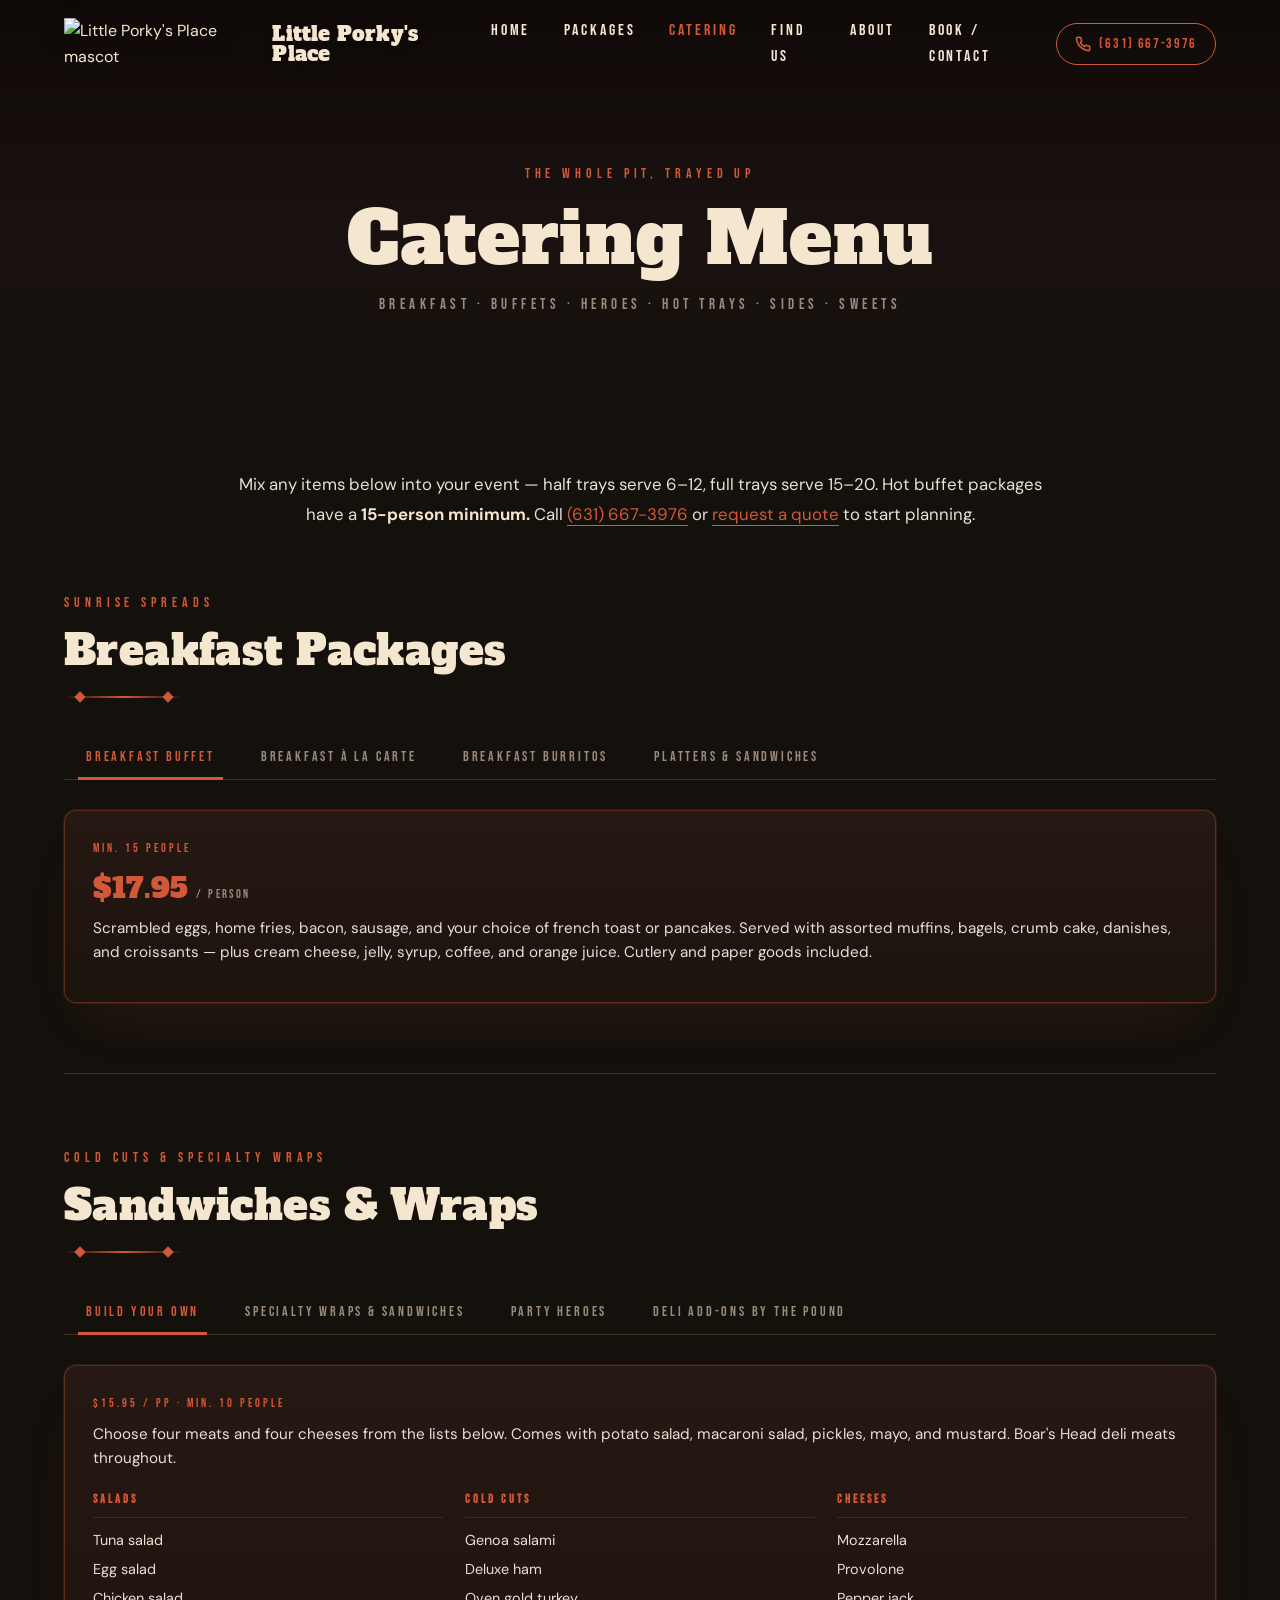
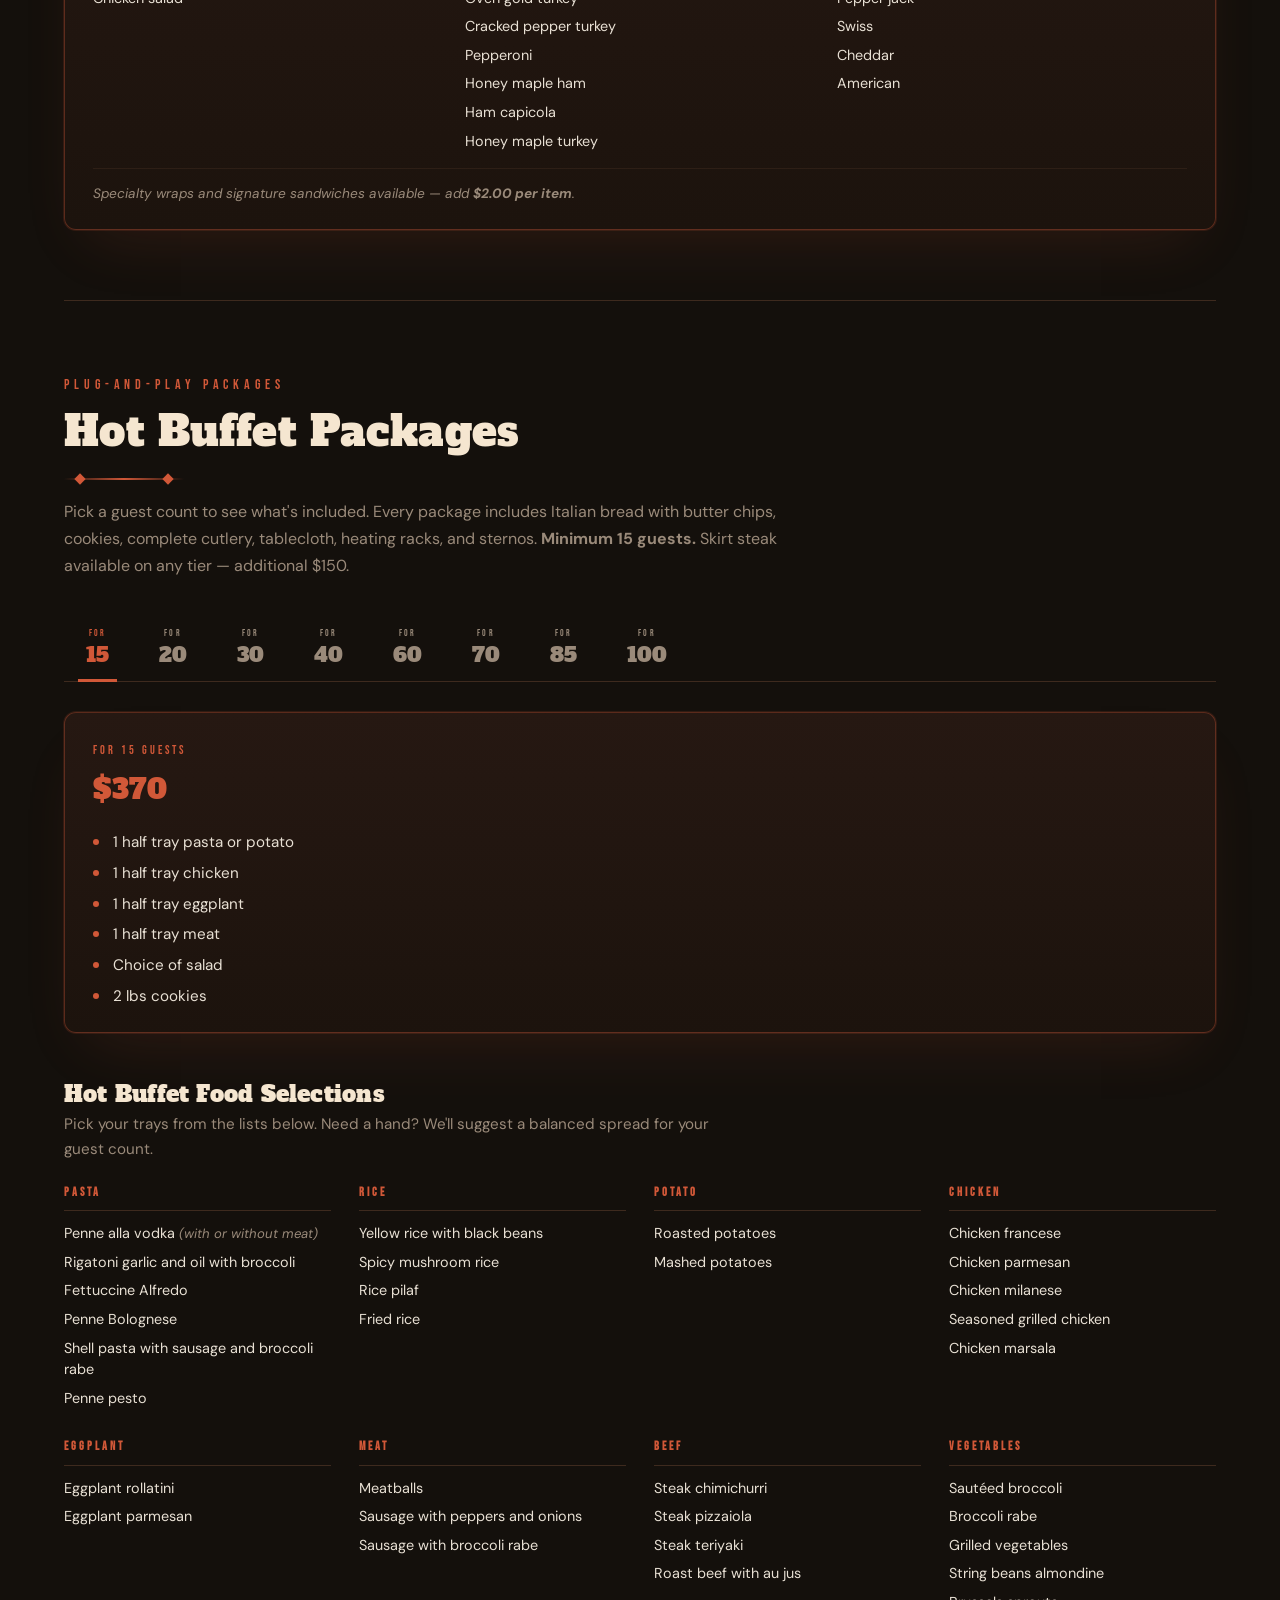
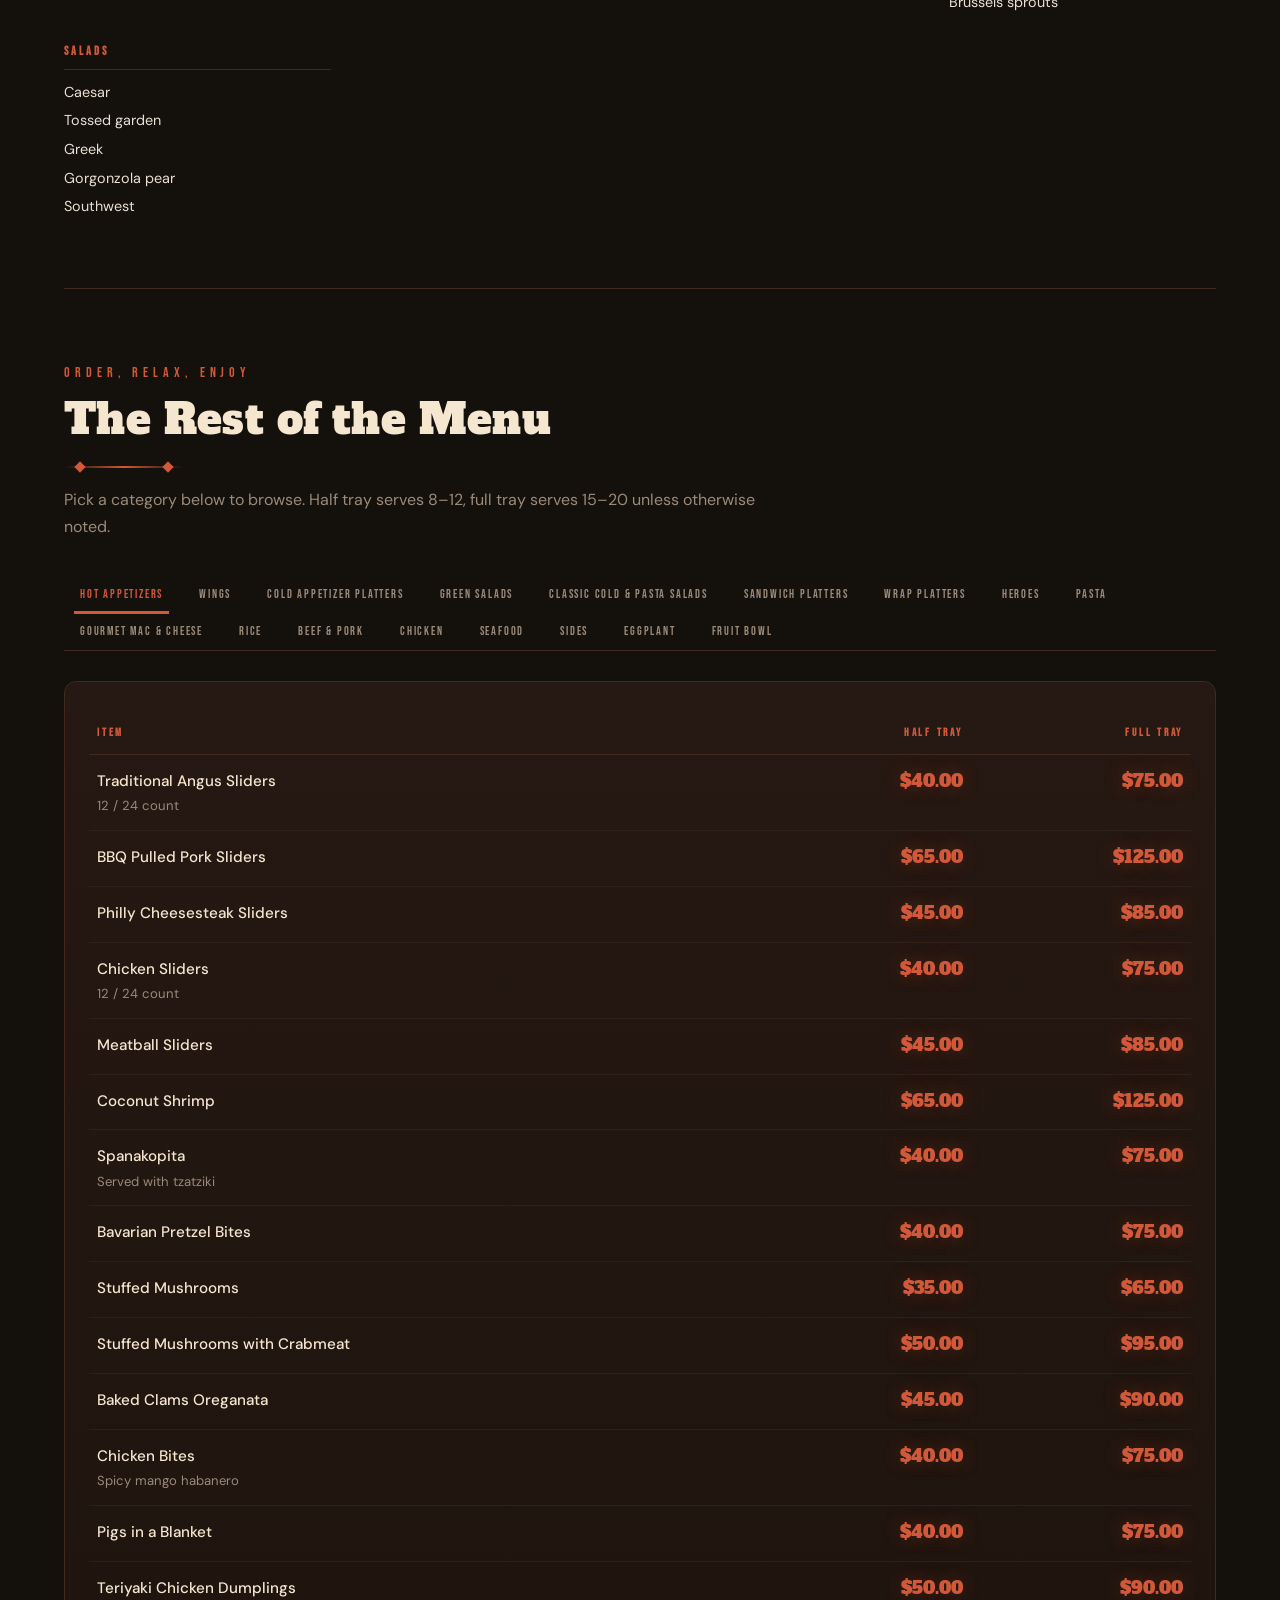
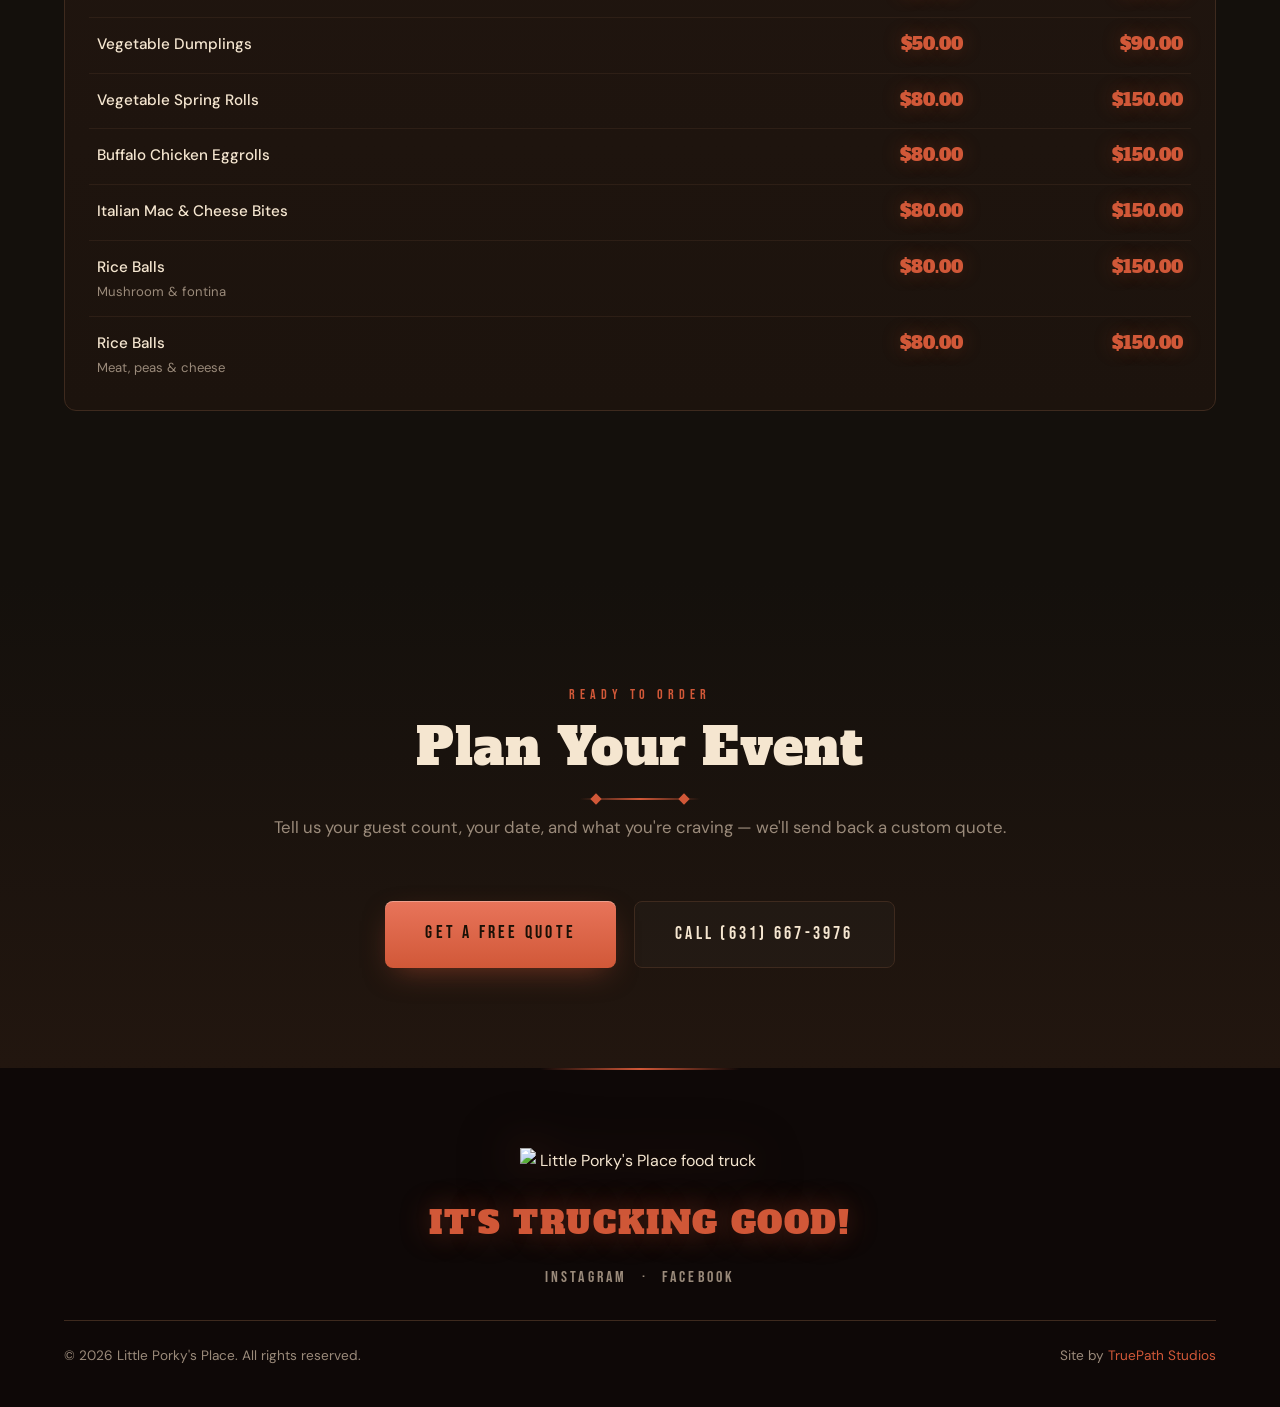
==== commit f26fdf11: "Restructure catering page into 4 tabbed blocks - Breakfast Packages: 4 sub-tabs (Buffet, À La Carte," ====
--- a/catering.html
+++ b/catering.html
@@ -4,17 +4,17 @@
 <meta charset="UTF-8" />
 <meta name="viewport" content="width=device-width, initial-scale=1.0" />
 <meta name="description" content="Full catering menu from Little Porky's Place — BBQ buffets, breakfast spreads, hot trays, sandwiches, heroes, salads, sides, and more for events across Long Island." />
-<title>Full Catering Menu | Little Porky's Place BBQ Long Island</title>
+<title>Catering Menu | Little Porky's Place BBQ Long Island</title>
 <link rel="canonical" href="https://little-porkys-place.netlify.app/catering.html" />
 <link rel="icon" type="image/png" href="assets/images/mascot.webp" />
 <meta property="og:type" content="website" />
-<meta property="og:title" content="Full Catering Menu | Little Porky's Place BBQ Long Island">
+<meta property="og:title" content="Catering Menu | Little Porky's Place BBQ Long Island">
 <meta property="og:description" content="Full catering menu — BBQ buffets, breakfast, sandwiches, heroes, hot trays, salads, sides, and sweets for Long Island events.">
 <meta property="og:url" content="https://little-porkys-place.netlify.app/catering.html" />
 <meta property="og:image" content="https://little-porkys-place.netlify.app/assets/images/truck.webp" />
 <meta property="og:site_name" content="Little Porky's Place" />
 <meta name="twitter:card" content="summary_large_image" />
-<meta name="twitter:title" content="Full Catering Menu | Little Porky's Place BBQ Long Island" />
+<meta name="twitter:title" content="Catering Menu | Little Porky's Place BBQ Long Island" />
 <meta name="twitter:description" content="Full catering menu — BBQ buffets, breakfast, sandwiches, heroes, hot trays, salads, sides, and sweets." />
 <meta name="twitter:image" content="https://little-porkys-place.netlify.app/assets/images/truck.webp" />
 <link rel="preconnect" href="https://fonts.googleapis.com">
@@ -33,7 +33,7 @@
     <nav class="nav__links" id="navLinks">
       <a href="index.html">Home</a>
       <a href="index.html#menu">Packages</a>
-      <a href="catering.html" class="is-current">Full Menu</a>
+      <a href="catering.html" class="is-current">Catering</a>
       <a href="index.html#find">Find Us</a>
       <a href="index.html#about">About</a>
       <a href="contact.html">Book / Contact</a>
@@ -51,7 +51,7 @@
 <section class="page-header">
   <div class="container">
     <span class="eyebrow">The Whole Pit, Trayed Up</span>
-    <h1 class="page-header__title">Full Catering Menu</h1>
+    <h1 class="page-header__title">Catering Menu</h1>
     <p class="page-header__sub">Breakfast · Buffets · Heroes · Hot Trays · Sides · Sweets</p>
   </div>
 </section>
@@ -60,249 +60,349 @@
   <div class="container">
 
     <div class="cat-intro">
-      <p>Built around our signature smoked meats and stretched into a full catering kitchen — breakfast spreads, hot buffets, heroes, cold platters, gourmet sides, and everything between. Mix any items below into your event. <strong>Half trays serve 6–12 people, full trays serve 15–20.</strong> All packages include disposable cutlery, paper goods, heating racks, sternos, and condiments. Call <a href="tel:6316673976">(631) 667-3976</a> or <a href="contact.html">request a quote</a> to start planning.</p>
+      <p>Mix any items below into your event — half trays serve 6–12, full trays serve 15–20. Hot buffet packages have a <strong>15-person minimum.</strong> Call <a href="tel:6316673976">(631) 667-3976</a> or <a href="contact.html">request a quote</a> to start planning.</p>
     </div>
 
-    <nav class="cat-jumps" aria-label="Jump to menu section">
-      <a href="#breakfast">Breakfast</a>
-      <a href="#sandwiches">Sandwiches &amp; Heroes</a>
-      <a href="#buffets">Hot Buffet Packages</a>
-      <a href="#appetizers">Appetizers</a>
-      <a href="#salads">Salads</a>
-      <a href="#pasta">Pasta &amp; Mac</a>
-      <a href="#meats">Beef &amp; Pork</a>
-      <a href="#chicken">Chicken</a>
-      <a href="#seafood">Seafood</a>
-      <a href="#sides">Sides</a>
-      <a href="#sweets">Sweets &amp; Fruit</a>
-    </nav>
-
-    <!-- ============ BREAKFAST ============ -->
+    <!-- ========== BLOCK 1: BREAKFAST PACKAGES ========== -->
     <section class="menu-cat" id="breakfast">
       <div class="menu-cat__head">
         <span class="eyebrow">Sunrise Spreads</span>
-        <h2>Breakfast Catering</h2>
+        <h2>Breakfast Packages</h2>
         <div class="divider divider--left"></div>
-        <p>Morning meetings, early-call shoots, kickoff brunches — start the day with a hot buffet, build-your-own burritos, or a simple bagel and coffee setup.</p>
       </div>
 
-      <div class="menu-grid">
-        <article class="menu-card menu-card--feature">
-          <span class="menu-card__sub">Sunrise Buffet · Min. 15 People</span>
-          <h3>Breakfast Buffet</h3>
-          <span class="menu-card__price-tag">$17.95<small> / person</small></span>
-          <p>Scrambled eggs, home fries, bacon, sausage, and your choice of french toast or pancakes. Served with assorted muffins, bagels, crumb cake, danishes, and croissants — plus cream cheese, jelly, syrup, coffee, and orange juice. Cutlery and paper goods included.</p>
-        </article>
-
-        <article class="menu-card">
-          <span class="menu-card__sub">Lighter Options</span>
-          <h3>Breakfast Platters</h3>
-          <ul class="price-rows">
-            <li><span><strong>Bagel Platter</strong><em>Assorted bagels with cream cheese spreads</em></span><b>$3.95<small>/pp</small></b></li>
-            <li><span><strong>Continental Breakfast</strong><em>Pastries, bagels, fruit, juice, coffee</em></span><b>$7.95<small>/pp</small></b></li>
-            <li><span><strong>Breakfast Egg Sandwiches</strong><em>Kaiser rolls with egg, cheese, choice of meat</em></span><b>$6.95<small>/pp</small></b></li>
-          </ul>
-        </article>
+      <div class="cat-tabs-group">
+        <div class="cat-tabs" role="tablist">
+          <button type="button" class="cat-tab is-active" data-tab="bf-buffet" role="tab">Breakfast Buffet</button>
+          <button type="button" class="cat-tab" data-tab="bf-alacarte" role="tab">Breakfast À La Carte</button>
+          <button type="button" class="cat-tab" data-tab="bf-burritos" role="tab">Breakfast Burritos</button>
+          <button type="button" class="cat-tab" data-tab="bf-platters" role="tab">Platters &amp; Sandwiches</button>
+        </div>
+
+        <div class="cat-tab-panel is-active" data-panel="bf-buffet" role="tabpanel">
+          <article class="menu-card menu-card--feature">
+            <span class="menu-card__sub">Min. 15 People</span>
+            <span class="menu-card__price-tag">$17.95<small> / person</small></span>
+            <p>Scrambled eggs, home fries, bacon, sausage, and your choice of french toast or pancakes. Served with assorted muffins, bagels, crumb cake, danishes, and croissants — plus cream cheese, jelly, syrup, coffee, and orange juice. Cutlery and paper goods included.</p>
+          </article>
+        </div>
+
+        <div class="cat-tab-panel" data-panel="bf-alacarte" role="tabpanel">
+          <div class="menu-card menu-card--table">
+            <table class="menu-table">
+              <thead>
+                <tr><th>Item</th><th>Half Tray</th><th>Full Tray</th></tr>
+              </thead>
+              <tbody>
+                <tr><td class="name">Scrambled Eggs</td><td class="price">$59.95</td><td class="price">$84.95</td></tr>
+                <tr><td class="name">French Toast</td><td class="price">$54.95</td><td class="price">$89.95</td></tr>
+                <tr><td class="name">French Toast Sticks</td><td class="price">$49.95</td><td class="price">$74.95</td></tr>
+                <tr><td class="name">Mini Quiches <span>Assorted</span></td><td class="price">$59.95</td><td class="price">$109.95</td></tr>
+                <tr><td class="name">Buttermilk Pancakes</td><td class="price">$54.95</td><td class="price">$105.95</td></tr>
+                <tr><td class="name">Crispy Home Fries</td><td class="price">$44.95</td><td class="price">$75.00</td></tr>
+                <tr><td class="name">Hash Browns</td><td class="price">$44.95</td><td class="price">$75.00</td></tr>
+              </tbody>
+            </table>
+            <p class="card-foot">Strawberry or blueberry jam — $11.99 / container.</p>
+          </div>
+        </div>
+
+        <div class="cat-tab-panel" data-panel="bf-burritos" role="tabpanel">
+          <p class="sub-note"><strong>$9.99 each</strong></p>
+          <ul class="menu-detailed-list">
+            <li><strong>The Bandit</strong><span>Eggs, grilled peppers, pepper jack cheese, and hash browns.</span></li>
+            <li><strong>The Lumberjack</strong><span>Eggs, melted cheddar, smoky bacon, and hash browns.</span></li>
+            <li><strong>The Fresco</strong><span>Eggs, melted cheddar, avocado, salsa verde, and hash browns.</span></li>
+            <li><strong>The Rancheros</strong><span>Eggs, melted cheddar, smoky bacon, chorizo, and hash browns.</span></li>
+            <li><strong>The Classic</strong><span>Choice of ham, bacon, or sausage with egg &amp; cheese.</span></li>
+          </ul>
+        </div>
+
+        <div class="cat-tab-panel" data-panel="bf-platters" role="tabpanel">
+          <div class="menu-card menu-card--table">
+            <ul class="price-rows">
+              <li><span><strong>Bagel Platter</strong><em>Assorted bagels with cream cheese spreads</em></span><b>$3.95<small>/pp</small></b></li>
+              <li><span><strong>Continental Breakfast</strong><em>Pastries, bagels, fruit, juice, coffee</em></span><b>$7.95<small>/pp</small></b></li>
+              <li><span><strong>Breakfast Egg Sandwiches</strong><em>Kaiser rolls with egg, cheese, choice of meat</em></span><b>$6.95<small>/pp</small></b></li>
+            </ul>
+          </div>
+        </div>
       </div>
-
-      <h3 class="sub-head">Breakfast À La Carte</h3>
-      <p class="sub-note">Mix and match trays to round out a buffet or feed a crew.</p>
-
-      <div class="menu-card menu-card--table">
-        <table class="menu-table">
-          <thead>
-            <tr><th>Item</th><th>Half Tray</th><th>Full Tray</th></tr>
-          </thead>
-          <tbody>
-            <tr><td class="name">Scrambled Eggs</td><td class="price">$59.95</td><td class="price">$84.95</td></tr>
-            <tr><td class="name">French Toast</td><td class="price">$54.95</td><td class="price">$89.95</td></tr>
-            <tr><td class="name">French Toast Sticks</td><td class="price">$49.95</td><td class="price">$74.95</td></tr>
-            <tr><td class="name">Mini Quiches <span>Assorted</span></td><td class="price">$59.95</td><td class="price">$109.95</td></tr>
-            <tr><td class="name">Buttermilk Pancakes</td><td class="price">$54.95</td><td class="price">$105.95</td></tr>
-            <tr><td class="name">Crispy Home Fries</td><td class="price">$44.95</td><td class="price">$75.00</td></tr>
-            <tr><td class="name">Hash Browns</td><td class="price">$44.95</td><td class="price">$75.00</td></tr>
-          </tbody>
-        </table>
-        <p class="card-foot">Strawberry or blueberry jam — $11.99 / container.</p>
-      </div>
-
-      <h3 class="sub-head">Breakfast Burritos <small>$9.99 each</small></h3>
-      <ul class="menu-detailed-list">
-        <li><strong>The Bandit</strong><span>Eggs, grilled peppers, pepper jack cheese, hash browns.</span></li>
-        <li><strong>The Lumberjack</strong><span>Eggs, cheddar, bacon, hash browns.</span></li>
-        <li><strong>The Fresco</strong><span>Eggs, cheddar, avocado, salsa verde, hash browns.</span></li>
-        <li><strong>The Rancheros</strong><span>Eggs, cheddar, bacon, chorizo, hash browns.</span></li>
-        <li><strong>The Classic</strong><span>Egg and cheese with your choice of ham, bacon, or sausage.</span></li>
-      </ul>
     </section>
 
-    <!-- ============ SANDWICHES & HEROES ============ -->
+    <!-- ========== BLOCK 2: SANDWICHES & WRAPS ========== -->
     <section class="menu-cat" id="sandwiches">
       <div class="menu-cat__head">
-        <span class="eyebrow">Cold Cuts &amp; Carved Heroes</span>
-        <h2>Sandwiches, Wraps &amp; Heroes</h2>
+        <span class="eyebrow">Cold Cuts &amp; Specialty Wraps</span>
+        <h2>Sandwiches &amp; Wraps</h2>
         <div class="divider divider--left"></div>
-        <p>Boar's Head deli meats, fresh-baked rolls, and signature wraps — built into a buffet, a tray, or a six-foot hero for the whole room.</p>
       </div>
 
-      <article class="menu-card menu-card--feature">
-        <span class="menu-card__sub">Build-Your-Own · Min. 10 People</span>
-        <h3>Sandwiches &amp; Wraps Package</h3>
-        <span class="menu-card__price-tag">$15.95<small> / person</small></span>
-        <p>Choose four meats and four cheeses. Comes with potato salad, macaroni salad, pickles, mayo, and mustard.</p>
-
-        <div class="selection-grid">
-          <div class="selection-group">
-            <h4>Salads</h4>
-            <ul><li>Tuna salad</li><li>Egg salad</li><li>Chicken salad</li></ul>
-          </div>
-          <div class="selection-group">
-            <h4>Cold Cuts</h4>
-            <ul>
-              <li>Genoa salami</li>
-              <li>Deluxe ham</li>
-              <li>Oven gold turkey</li>
-              <li>Cracked pepper turkey</li>
-              <li>Pepperoni</li>
-              <li>Honey maple ham</li>
-              <li>Ham capicola</li>
-              <li>Honey maple turkey</li>
-            </ul>
-          </div>
-          <div class="selection-group">
-            <h4>Cheeses</h4>
-            <ul>
-              <li>Mozzarella</li>
-              <li>Provolone</li>
-              <li>Pepper jack</li>
-              <li>Swiss</li>
-              <li>Cheddar</li>
-              <li>American</li>
-            </ul>
-          </div>
-        </div>
-
-        <p class="card-foot">Specialty wraps and signature sandwiches available — add <strong>$2.00 per item</strong>.</p>
-      </article>
-
-      <h3 class="sub-head">Specialty Wraps &amp; Sandwiches <small>+$2.00 each</small></h3>
-      <ul class="tag-list">
-        <li>The Palermo</li>
-        <li>Cotoletta Di Pollo</li>
-        <li>The Melanzana</li>
-        <li>The Goodfella</li>
-        <li>The Chubby</li>
-        <li>Mediterranean</li>
-        <li>Chicken Caesar</li>
-        <li>Chicken Bacon Ranch</li>
-        <li>Chicken Pesto</li>
-        <li>The 100</li>
-        <li>Chipotle Chicken</li>
-        <li>Spinach &amp; Artichoke</li>
-        <li>Prosciutto Basil</li>
-        <li>Kickin' Chicken</li>
-      </ul>
-
-      <div class="menu-grid menu-grid--equal" style="margin-top: 40px;">
-        <div class="menu-card menu-card--table">
-          <h3>Sandwich Platters</h3>
-          <span class="menu-card__price-tag">$12.99<small> / guest</small></span>
-          <p class="card-sub">An assortment featuring The Palermo, Cotoletta Di Pollo, The Melanzana, The Goodfella, The Chubby, The Hauppauge, Kickin' Chicken, Chicken Pesto, The 100, Chipotle Chicken, Spinach &amp; Artichoke, and Prosciutto Basil.</p>
-        </div>
-        <div class="menu-card menu-card--table">
-          <h3>Wrap Platters</h3>
-          <span class="menu-card__price-tag">$12.99<small> / guest</small></span>
-          <p class="card-sub">Mediterranean, Chicken Caesar, California, Chicken Bacon Ranch, and Buffalo Chicken — sliced and arranged for easy serving.</p>
-        </div>
-      </div>
-
-      <h3 class="sub-head">Party Heroes <small>by the foot</small></h3>
-      <div class="menu-card menu-card--table">
-        <table class="menu-table menu-table--two-col">
-          <thead>
-            <tr><th>Hero</th><th>Per Foot</th></tr>
-          </thead>
-          <tbody>
-            <tr><td class="name"><strong>American</strong><span>Ham, turkey, roast beef, cheese, lettuce, tomato</span></td><td class="price">$21.99</td></tr>
-            <tr><td class="name"><strong>Italian</strong><span>Classic Italian cold cuts, provolone, lettuce, tomato</span></td><td class="price">$21.99</td></tr>
-            <tr><td class="name"><strong>The Palermo</strong><span>Fried or grilled chicken, fresh mozzarella, vinaigrette</span></td><td class="price">$22.99</td></tr>
-            <tr><td class="name"><strong>The Hauppauge</strong><span>Grilled chicken, mozzarella, broccoli rabe</span></td><td class="price">$22.99</td></tr>
-            <tr><td class="name"><strong>The Fabriano</strong><span>Eggplant, peppers, mozzarella, tomato, fresh basil</span></td><td class="price">$22.99</td></tr>
-          </tbody>
-        </table>
-      </div>
-
-      <h3 class="sub-head">Deli Sides <small>by the pound</small></h3>
-      <div class="menu-card menu-card--table">
-        <table class="menu-table menu-table--two-col">
-          <tbody>
-            <tr><td class="name">Antipasto Salad</td><td class="price">$8.99</td></tr>
-            <tr><td class="name">Cucumber Salad</td><td class="price">$8.99</td></tr>
-            <tr><td class="name">Orzo Salad</td><td class="price">$8.99</td></tr>
-            <tr><td class="name">Shrimp Salad</td><td class="price">$12.99</td></tr>
-            <tr><td class="name">Macaroni Salad</td><td class="price">$6.99</td></tr>
-            <tr><td class="name">Potato Salad</td><td class="price">$6.99</td></tr>
-            <tr><td class="name">Coleslaw</td><td class="price">$6.99</td></tr>
-          </tbody>
-        </table>
+      <div class="cat-tabs-group">
+        <div class="cat-tabs" role="tablist">
+          <button type="button" class="cat-tab is-active" data-tab="sw-byo" role="tab">Build Your Own</button>
+          <button type="button" class="cat-tab" data-tab="sw-specialty" role="tab">Specialty Wraps &amp; Sandwiches</button>
+          <button type="button" class="cat-tab" data-tab="sw-heroes" role="tab">Party Heroes</button>
+          <button type="button" class="cat-tab" data-tab="sw-deli" role="tab">Deli Add-Ons by the Pound</button>
+        </div>
+
+        <div class="cat-tab-panel is-active" data-panel="sw-byo" role="tabpanel">
+          <article class="menu-card menu-card--feature">
+            <span class="menu-card__sub">$15.95 / pp · Min. 10 People</span>
+            <p>Choose four meats and four cheeses from the lists below. Comes with potato salad, macaroni salad, pickles, mayo, and mustard. Boar's Head deli meats throughout.</p>
+
+            <div class="selection-grid">
+              <div class="selection-group">
+                <h4>Salads</h4>
+                <ul><li>Tuna salad</li><li>Egg salad</li><li>Chicken salad</li></ul>
+              </div>
+              <div class="selection-group">
+                <h4>Cold Cuts</h4>
+                <ul>
+                  <li>Genoa salami</li>
+                  <li>Deluxe ham</li>
+                  <li>Oven gold turkey</li>
+                  <li>Cracked pepper turkey</li>
+                  <li>Pepperoni</li>
+                  <li>Honey maple ham</li>
+                  <li>Ham capicola</li>
+                  <li>Honey maple turkey</li>
+                </ul>
+              </div>
+              <div class="selection-group">
+                <h4>Cheeses</h4>
+                <ul>
+                  <li>Mozzarella</li>
+                  <li>Provolone</li>
+                  <li>Pepper jack</li>
+                  <li>Swiss</li>
+                  <li>Cheddar</li>
+                  <li>American</li>
+                </ul>
+              </div>
+            </div>
+
+            <p class="card-foot">Specialty wraps and signature sandwiches available — add <strong>$2.00 per item</strong>.</p>
+          </article>
+        </div>
+
+        <div class="cat-tab-panel" data-panel="sw-specialty" role="tabpanel">
+          <p class="sub-note"><strong>+$2.00 each</strong> when added to a Sandwiches &amp; Wraps package.</p>
+          <ul class="menu-detailed-list menu-detailed-list--two-col">
+            <li><strong>The Palermo</strong><span>Chicken cutlet, roasted red peppers, mozzarella, and balsamic glaze.</span></li>
+            <li><strong>Cotoletta Di Pollo</strong><span>Chicken cutlet, prosciutto di parma, mozzarella, drizzled with pesto.</span></li>
+            <li><strong>The Melanzana</strong><span>Breaded eggplant, provolone, roasted red peppers, lettuce, tomato, and balsamic vinegar.</span></li>
+            <li><strong>The Goodfella</strong><span>Ham capicola, Genoa salami, pepperoni, provolone, lettuce, tomato, onion, Italian seasoning, oil &amp; vinegar.</span></li>
+            <li><strong>The Chubby</strong><span>Roast beef, bacon, cheddar, and Russian dressing.</span></li>
+            <li><strong>The Hauppauge</strong><span>Cracked pepper turkey, crispy bacon, Muenster, coleslaw, and Thousand Island dressing.</span></li>
+            <li><strong>Mediterranean</strong><span>Everroast chicken breast, feta, kalamata olives, red onion, tomato, and Greek dressing.</span></li>
+            <li><strong>Chicken Caesar</strong><span>Grilled chicken, romaine, parmesan, and Caesar dressing.</span></li>
+            <li><strong>Chicken Bacon Ranch</strong><span>Everroast chicken breast, bacon, lettuce, tomato, and ranch dressing.</span></li>
+            <li><strong>Chicken Pesto</strong><span>Fire-roasted chicken breast, mozzarella, pesto sauce, and tomato.</span></li>
+            <li><strong>The 100</strong><span>Everroast chicken breast, roasted red peppers, mozzarella, and balsamic glaze.</span></li>
+            <li><strong>Chipotle Chicken</strong><span>Fire-roasted chicken breast, crispy bacon, red onion, avocado, tomato, and chipotle mayo.</span></li>
+            <li><strong>Spinach &amp; Artichoke</strong><span>Oven gold turkey, tomato, and spinach-artichoke spread.</span></li>
+            <li><strong>Prosciutto Basil</strong><span>Prosciutto, balsamic glaze, fresh basil, tomato, and mozzarella.</span></li>
+            <li><strong>Kickin' Chicken</strong><span>Fire-roasted chicken breast, pepper jack, cherry peppers, and sriracha ranch.</span></li>
+            <li><strong>California</strong><span>Oven gold turkey, bacon, lettuce, tomato, avocado, and mayo.</span></li>
+            <li><strong>Buffalo Chicken</strong><span>Chicken cutlet tossed in buffalo sauce with romaine and blue cheese dressing.</span></li>
+          </ul>
+        </div>
+
+        <div class="cat-tab-panel" data-panel="sw-heroes" role="tabpanel">
+          <p class="sub-note">Priced <strong>by the foot</strong>.</p>
+          <div class="menu-card menu-card--table">
+            <table class="menu-table menu-table--two-col">
+              <tbody>
+                <tr><td class="name"><strong>American Hero</strong><span>Ham, turkey, roast beef, American cheese, lettuce, and tomato.</span></td><td class="price">$21.99</td></tr>
+                <tr><td class="name"><strong>Italian Hero</strong><span>Ham, capicola, Genoa salami, sharp provolone, lettuce, tomato, and pepperoncini.</span></td><td class="price">$21.99</td></tr>
+                <tr><td class="name"><strong>Palermo Hero</strong><span>Chicken cutlet (fried or grilled), roasted red peppers, mozzarella, and balsamic glaze.</span></td><td class="price">$23.99</td></tr>
+                <tr><td class="name"><strong>Hauppauge Hero</strong><span>Marinated grilled chicken, mozzarella, and sautéed broccoli rabe.</span></td><td class="price">$23.99</td></tr>
+                <tr><td class="name"><strong>Fabriano Hero</strong><span>Mozzarella, fried eggplant, roasted red peppers, tomato, and fresh basil.</span></td><td class="price">$23.99</td></tr>
+              </tbody>
+            </table>
+          </div>
+        </div>
+
+        <div class="cat-tab-panel" data-panel="sw-deli" role="tabpanel">
+          <p class="sub-note">Priced <strong>by the pound</strong>.</p>
+          <div class="menu-card menu-card--table">
+            <table class="menu-table menu-table--two-col">
+              <tbody>
+                <tr><td class="name">Antipasto Salad</td><td class="price">$8.99</td></tr>
+                <tr><td class="name">Cucumber Salad</td><td class="price">$8.99</td></tr>
+                <tr><td class="name">Orzo Salad</td><td class="price">$8.99</td></tr>
+                <tr><td class="name">Shrimp Salad</td><td class="price">$12.99</td></tr>
+                <tr><td class="name">Macaroni Salad</td><td class="price">$6.99</td></tr>
+                <tr><td class="name">Potato Salad</td><td class="price">$6.99</td></tr>
+                <tr><td class="name">Coleslaw</td><td class="price">$6.99</td></tr>
+              </tbody>
+            </table>
+          </div>
+        </div>
       </div>
     </section>
 
-    <!-- ============ HOT BUFFET PACKAGES ============ -->
+    <!-- ========== BLOCK 3: HOT BUFFET PACKAGES ========== -->
     <section class="menu-cat" id="buffets">
       <div class="menu-cat__head">
         <span class="eyebrow">Plug-and-Play Packages</span>
         <h2>Hot Buffet Packages</h2>
         <div class="divider divider--left"></div>
-        <p>Pick a guest count, pick your selections, and we handle the rest. Every package includes Italian bread with butter chips, cookies, complete cutlery, tablecloth, heating racks, and sternos. <strong>Minimum 15 guests.</strong></p>
+        <p>Pick a guest count to see what's included. Every package includes Italian bread with butter chips, cookies, complete cutlery, tablecloth, heating racks, and sternos. <strong>Minimum 15 guests.</strong> Skirt steak available on any tier — additional $150.</p>
       </div>
 
-      <div class="buffet-tiers">
-        <article class="buffet-tier">
-          <div class="buffet-tier__count"><span>For</span><strong>15</strong></div>
-          <span class="buffet-tier__price">$370</span>
-          <p class="buffet-tier__includes">1 half tray pasta or potato · 1 half tray chicken · 1 half tray eggplant · 1 half tray meat · choice of salad · 2 lbs cookies</p>
-        </article>
-        <article class="buffet-tier">
-          <div class="buffet-tier__count"><span>For</span><strong>20</strong></div>
-          <span class="buffet-tier__price">$495</span>
-          <p class="buffet-tier__includes">Same selections as 15-guest tier, scaled up to feed 20.</p>
-        </article>
-        <article class="buffet-tier">
-          <div class="buffet-tier__count"><span>For</span><strong>30</strong></div>
-          <span class="buffet-tier__price">$745</span>
-          <p class="buffet-tier__includes">Above + 1 lb assorted Italian cookies and a small fruit bowl.</p>
-        </article>
-        <article class="buffet-tier">
-          <div class="buffet-tier__count"><span>For</span><strong>40</strong></div>
-          <span class="buffet-tier__price">$995</span>
-          <p class="buffet-tier__includes">1 full + 1 half pasta/potato · 1 full + 1 half chicken · 1 full eggplant or meat · salad · medium caprese · small antipasto · 1 full spanakopita · 50 shrimp cocktail · cookies · medium fruit bowl</p>
-        </article>
-        <article class="buffet-tier">
-          <div class="buffet-tier__count"><span>For</span><strong>60</strong></div>
-          <span class="buffet-tier__price">$1,375</span>
-          <p class="buffet-tier__includes">2 full pasta/potato · 2 full chicken · 1 full + 1 half eggplant or meat · large caprese · large antipasto · 1 full spanakopita · 1 full crab cakes · 75 shrimp · 3 lbs cookies · large fruit bowl</p>
-        </article>
-        <article class="buffet-tier">
-          <div class="buffet-tier__count"><span>For</span><strong>70</strong></div>
-          <span class="buffet-tier__price">$1,745</span>
-          <p class="buffet-tier__includes">2 full pasta/potato · 2 full chicken · 1 full + 1 half eggplant/meat · 1 full beef · large caprese · large antipasto · spanakopita · crab cakes · 100 shrimp · 4 + 3 lbs cookies · large fruit bowl</p>
-        </article>
-        <article class="buffet-tier">
-          <div class="buffet-tier__count"><span>For</span><strong>85</strong></div>
-          <span class="buffet-tier__price">$2,145</span>
-          <p class="buffet-tier__includes">2 full pasta/potato · 2 full chicken · 2 full eggplant/meat · 1 full beef · 1 large + 1 small caprese · large antipasto · spanakopita · crab cakes · 150 shrimp · 5 + 4 lbs cookies · large fruit bowl</p>
-        </article>
-        <article class="buffet-tier">
-          <div class="buffet-tier__count"><span>For</span><strong>100</strong></div>
-          <span class="buffet-tier__price">$2,495</span>
-          <p class="buffet-tier__includes">3 full pasta/potato · 3 full chicken · 2 full eggplant/meat · 1 full beef · 1 full vegetables · 1 large + 1 small caprese · 1 large + 1 small antipasto · 2 spanakopita · 1 crab cakes · 175 shrimp · 5 + 5 lbs cookies · 1 large + 1 small fruit bowl</p>
-        </article>
+      <div class="cat-tabs-group">
+        <div class="cat-tabs cat-tabs--tiers" role="tablist">
+          <button type="button" class="cat-tab is-active" data-tab="hb-15" role="tab">15</button>
+          <button type="button" class="cat-tab" data-tab="hb-20" role="tab">20</button>
+          <button type="button" class="cat-tab" data-tab="hb-30" role="tab">30</button>
+          <button type="button" class="cat-tab" data-tab="hb-40" role="tab">40</button>
+          <button type="button" class="cat-tab" data-tab="hb-60" role="tab">60</button>
+          <button type="button" class="cat-tab" data-tab="hb-70" role="tab">70</button>
+          <button type="button" class="cat-tab" data-tab="hb-85" role="tab">85</button>
+          <button type="button" class="cat-tab" data-tab="hb-100" role="tab">100</button>
+        </div>
+
+        <div class="cat-tab-panel is-active" data-panel="hb-15" role="tabpanel">
+          <article class="menu-card menu-card--feature">
+            <span class="menu-card__sub">For 15 Guests</span>
+            <span class="menu-card__price-tag">$370</span>
+            <ul class="includes-list">
+              <li>1 half tray pasta or potato</li>
+              <li>1 half tray chicken</li>
+              <li>1 half tray eggplant</li>
+              <li>1 half tray meat</li>
+              <li>Choice of salad</li>
+              <li>2 lbs cookies</li>
+            </ul>
+          </article>
+        </div>
+
+        <div class="cat-tab-panel" data-panel="hb-20" role="tabpanel">
+          <article class="menu-card menu-card--feature">
+            <span class="menu-card__sub">For 20 Guests</span>
+            <span class="menu-card__price-tag">$495</span>
+            <ul class="includes-list">
+              <li>1 half tray pasta or potato</li>
+              <li>1 half tray chicken</li>
+              <li>1 half tray eggplant</li>
+              <li>1 half tray meat</li>
+              <li>Choice of salad</li>
+              <li>2 lbs cookies</li>
+            </ul>
+          </article>
+        </div>
+
+        <div class="cat-tab-panel" data-panel="hb-30" role="tabpanel">
+          <article class="menu-card menu-card--feature">
+            <span class="menu-card__sub">For 30 Guests</span>
+            <span class="menu-card__price-tag">$745</span>
+            <ul class="includes-list">
+              <li>Everything from the 20-guest tier, scaled up</li>
+              <li>1 lb assorted Italian cookies</li>
+              <li>Small fruit bowl</li>
+            </ul>
+          </article>
+        </div>
+
+        <div class="cat-tab-panel" data-panel="hb-40" role="tabpanel">
+          <article class="menu-card menu-card--feature">
+            <span class="menu-card__sub">For 40 Guests</span>
+            <span class="menu-card__price-tag">$995</span>
+            <ul class="includes-list">
+              <li>1 full + 1 half tray pasta or potato</li>
+              <li>1 full + 1 half tray chicken</li>
+              <li>1 full tray eggplant or meat</li>
+              <li>Salad</li>
+              <li>Medium caprese</li>
+              <li>Small antipasto</li>
+              <li>1 full spanakopita</li>
+              <li>50 shrimp cocktail</li>
+              <li>Cookies</li>
+              <li>Medium fruit bowl</li>
+            </ul>
+          </article>
+        </div>
+
+        <div class="cat-tab-panel" data-panel="hb-60" role="tabpanel">
+          <article class="menu-card menu-card--feature">
+            <span class="menu-card__sub">For 60 Guests</span>
+            <span class="menu-card__price-tag">$1,375</span>
+            <ul class="includes-list">
+              <li>2 full trays pasta or potato</li>
+              <li>2 full trays chicken</li>
+              <li>1 full + 1 half tray eggplant or meat</li>
+              <li>Large caprese</li>
+              <li>Large antipasto</li>
+              <li>1 full spanakopita</li>
+              <li>1 full crab cakes</li>
+              <li>75 shrimp</li>
+              <li>3 lbs cookies</li>
+              <li>Large fruit bowl</li>
+            </ul>
+          </article>
+        </div>
+
+        <div class="cat-tab-panel" data-panel="hb-70" role="tabpanel">
+          <article class="menu-card menu-card--feature">
+            <span class="menu-card__sub">For 70 Guests</span>
+            <span class="menu-card__price-tag">$1,745</span>
+            <ul class="includes-list">
+              <li>2 full trays pasta or potato</li>
+              <li>2 full trays chicken</li>
+              <li>1 full + 1 half tray eggplant or meat</li>
+              <li>1 full tray beef</li>
+              <li>Large caprese · Large antipasto</li>
+              <li>Spanakopita · Crab cakes</li>
+              <li>100 shrimp</li>
+              <li>4 lbs + 3 lbs cookies</li>
+              <li>Large fruit bowl</li>
+            </ul>
+          </article>
+        </div>
+
+        <div class="cat-tab-panel" data-panel="hb-85" role="tabpanel">
+          <article class="menu-card menu-card--feature">
+            <span class="menu-card__sub">For 85 Guests</span>
+            <span class="menu-card__price-tag">$2,145</span>
+            <ul class="includes-list">
+              <li>2 full trays pasta or potato</li>
+              <li>2 full trays chicken</li>
+              <li>2 full trays eggplant or meat</li>
+              <li>1 full tray beef</li>
+              <li>1 large + 1 small caprese</li>
+              <li>Large antipasto</li>
+              <li>Spanakopita · Crab cakes</li>
+              <li>150 shrimp</li>
+              <li>5 lbs + 4 lbs cookies</li>
+              <li>Large fruit bowl</li>
+            </ul>
+          </article>
+        </div>
+
+        <div class="cat-tab-panel" data-panel="hb-100" role="tabpanel">
+          <article class="menu-card menu-card--feature">
+            <span class="menu-card__sub">For 100 Guests</span>
+            <span class="menu-card__price-tag">$2,495</span>
+            <ul class="includes-list">
+              <li>3 full trays pasta or potato</li>
+              <li>3 full trays chicken</li>
+              <li>2 full trays eggplant or meat</li>
+              <li>1 full tray beef</li>
+              <li>1 full tray vegetables</li>
+              <li>1 large + 1 small caprese</li>
+              <li>1 large + 1 small antipasto</li>
+              <li>2 spanakopita · 1 crab cakes</li>
+              <li>175 shrimp</li>
+              <li>5 lbs + 5 lbs cookies</li>
+              <li>1 large + 1 small fruit bowl</li>
+            </ul>
+          </article>
+        </div>
       </div>
 
-      <p class="pkg__note">Skirt steak available on any package — additional $150.</p>
-
-      <h3 class="sub-head">Buffet Selections</h3>
+      <h3 class="sub-head">Hot Buffet Food Selections</h3>
       <p class="sub-note">Pick your trays from the lists below. Need a hand? We'll suggest a balanced spread for your guest count.</p>
 
       <div class="selection-grid selection-grid--wide">
@@ -370,7 +470,6 @@
         <div class="selection-group">
           <h4>Vegetables</h4>
           <ul>
-            <li>Roasted potatoes</li>
             <li>Sautéed broccoli</li>
             <li>Broccoli rabe</li>
             <li>Grilled vegetables</li>
@@ -391,384 +490,399 @@
       </div>
     </section>
 
-    <!-- ============ APPETIZERS ============ -->
-    <section class="menu-cat" id="appetizers">
+    <!-- ========== BLOCK 4: MEGA TAB BLOCK (Everything Else) ========== -->
+    <section class="menu-cat menu-cat--mega" id="more">
       <div class="menu-cat__head">
-        <span class="eyebrow">Pass-Around &amp; Platter Spreads</span>
-        <h2>Appetizers</h2>
+        <span class="eyebrow">Order, Relax, Enjoy</span>
+        <h2>The Rest of the Menu</h2>
         <div class="divider divider--left"></div>
-        <p>Hot trays straight off the line, cold platters, and dips for cocktail hour, holiday parties, and anything that starts with passed bites.</p>
+        <p>Pick a category below to browse. Half tray serves 8–12, full tray serves 15–20 unless otherwise noted.</p>
       </div>
 
-      <h3 class="sub-head">Hot Appetizers</h3>
-      <div class="menu-card menu-card--table">
-        <table class="menu-table">
-          <thead>
-            <tr><th>Item</th><th>Half Tray</th><th>Full Tray</th></tr>
-          </thead>
-          <tbody>
-            <tr><td class="name">Traditional Angus Sliders <span>12 / 24 count</span></td><td class="price">$40.00</td><td class="price">$75.00</td></tr>
-            <tr><td class="name">BBQ Pulled Pork Sliders</td><td class="price">$65.00</td><td class="price">$125.00</td></tr>
-            <tr><td class="name">Philly Cheesesteak Sliders</td><td class="price">$45.00</td><td class="price">$85.00</td></tr>
-            <tr><td class="name">Chicken Sliders <span>12 / 24 count</span></td><td class="price">$40.00</td><td class="price">$75.00</td></tr>
-            <tr><td class="name">Meatball Sliders</td><td class="price">$45.00</td><td class="price">$85.00</td></tr>
-            <tr><td class="name">Coconut Shrimp</td><td class="price">$65.00</td><td class="price">$125.00</td></tr>
-            <tr><td class="name">Spanakopita <span>Served with tzatziki</span></td><td class="price">$40.00</td><td class="price">$75.00</td></tr>
-            <tr><td class="name">Bavarian Pretzel Bites</td><td class="price">$40.00</td><td class="price">$75.00</td></tr>
-            <tr><td class="name">Stuffed Mushrooms</td><td class="price">$35.00</td><td class="price">$65.00</td></tr>
-            <tr><td class="name">Stuffed Mushrooms with Crabmeat</td><td class="price">$50.00</td><td class="price">$95.00</td></tr>
-            <tr><td class="name">Baked Clams Oreganata</td><td class="price">$45.00</td><td class="price">$90.00</td></tr>
-            <tr><td class="name">Chicken Bites <span>Spicy mango habanero</span></td><td class="price">$40.00</td><td class="price">$75.00</td></tr>
-            <tr><td class="name">Pigs in a Blanket</td><td class="price">$40.00</td><td class="price">$75.00</td></tr>
-            <tr><td class="name">Teriyaki Chicken Dumplings</td><td class="price">$50.00</td><td class="price">$90.00</td></tr>
-            <tr><td class="name">Vegetable Dumplings</td><td class="price">$50.00</td><td class="price">$90.00</td></tr>
-            <tr><td class="name">Vegetable Spring Rolls</td><td class="price">$80.00</td><td class="price">$150.00</td></tr>
-            <tr><td class="name">Buffalo Chicken Eggrolls</td><td class="price">$80.00</td><td class="price">$150.00</td></tr>
-            <tr><td class="name">Italian Mac &amp; Cheese Bites</td><td class="price">$80.00</td><td class="price">$150.00</td></tr>
-            <tr><td class="name">Rice Balls <span>Mushroom &amp; fontina</span></td><td class="price">$80.00</td><td class="price">$150.00</td></tr>
-            <tr><td class="name">Rice Balls <span>Meat, peas &amp; cheese</span></td><td class="price">$80.00</td><td class="price">$150.00</td></tr>
-            <tr class="row-feature"><td class="name"><strong>Wings</strong><span>Bone-in or boneless · Buffalo, BBQ, honey BBQ, lemon pepper, Jamaican jerk, mango habanero</span></td><td class="price">$55.00</td><td class="price">$105.00</td></tr>
-          </tbody>
-        </table>
-      </div>
-
-      <h3 class="sub-head">Cold Appetizer Platters</h3>
-      <div class="menu-grid">
-        <div class="menu-card menu-card--table">
-          <h3>Platters</h3>
-          <table class="menu-table">
-            <thead>
-              <tr><th>Platter</th><th>Sm</th><th>Md</th><th>Lg</th></tr>
-            </thead>
-            <tbody>
-              <tr><td class="name">Antipasto</td><td class="price">$65</td><td class="price">$105</td><td class="price">$165</td></tr>
-              <tr><td class="name">Vegetable</td><td class="price">$40</td><td class="price">—</td><td class="price">$75</td></tr>
-              <tr><td class="name">Mozzarella &amp; Tomato</td><td class="price">$30</td><td class="price">$60</td><td class="price">$90</td></tr>
-              <tr><td class="name">Domestic Cheese</td><td class="price">$40</td><td class="price">$75</td><td class="price">$100</td></tr>
-            </tbody>
-          </table>
-        </div>
-        <div class="menu-card menu-card--table">
-          <h3>Dips &amp; Bites</h3>
-          <table class="menu-table menu-table--two-col">
-            <tbody>
-              <tr><td class="name"><strong>Shrimp Cocktail</strong><span>Per dozen</span></td><td class="price">$30</td></tr>
-              <tr><td class="name"><strong>Colossal Shrimp Cocktail</strong><span>25 count</span></td><td class="price">$99.99</td></tr>
-              <tr><td class="name"><strong>Colossal Shrimp Cocktail</strong><span>50 count</span></td><td class="price">$199.99</td></tr>
-              <tr><td class="name"><strong>Guacamole</strong><span>Serves 15</span></td><td class="price">$60</td></tr>
-              <tr><td class="name"><strong>Spinach &amp; Artichoke Dip</strong><span>Serves 15</span></td><td class="price">$65</td></tr>
-              <tr><td class="name"><strong>Bruschetta</strong><span>Serves 15–20</span></td><td class="price">$65</td></tr>
-              <tr><td class="name"><strong>Hummus</strong><span>Garlic or roasted red pepper · Serves 15–20</span></td><td class="price">$65</td></tr>
-            </tbody>
-          </table>
-        </div>
-      </div>
-    </section>
-
-    <!-- ============ SALADS ============ -->
-    <section class="menu-cat" id="salads">
-      <div class="menu-cat__head">
-        <span class="eyebrow">Greens, Pasta &amp; Cold Salads</span>
-        <h2>Salads</h2>
-        <div class="divider divider--left"></div>
-      </div>
-
-      <div class="menu-grid">
-        <div class="menu-card menu-card--table">
-          <h3>Green Salads</h3>
-          <table class="menu-table">
-            <thead>
-              <tr><th>Salad</th><th>Sm</th><th>Md</th><th>Lg</th></tr>
-            </thead>
-            <tbody>
-              <tr><td class="name">Caesar</td><td class="price">$35</td><td class="price">$49</td><td class="price">$65</td></tr>
-              <tr><td class="name">Garden</td><td class="price">$30</td><td class="price">$40</td><td class="price">$50</td></tr>
-              <tr><td class="name">Greek</td><td class="price">$35</td><td class="price">$49</td><td class="price">$65</td></tr>
-              <tr><td class="name">Southwest</td><td class="price">$35</td><td class="price">$49</td><td class="price">$65</td></tr>
-              <tr><td class="name">Apple Walnut</td><td class="price">$35</td><td class="price">$49</td><td class="price">$65</td></tr>
-            </tbody>
-          </table>
-        </div>
-
-        <div class="menu-card menu-card--table">
-          <h3>Cold &amp; Pasta Salads <small>per pound</small></h3>
-          <table class="menu-table menu-table--two-col">
-            <tbody>
-              <tr><td class="name">Caprese</td><td class="price">$8.99</td></tr>
-              <tr><td class="name">Tortellini Pesto</td><td class="price">$9.99</td></tr>
-              <tr><td class="name">Mixed Bean</td><td class="price">$7.99</td></tr>
-              <tr><td class="name">Tri-Color Rotini</td><td class="price">$8.99</td></tr>
-              <tr><td class="name">Antipasto</td><td class="price">$10.99</td></tr>
-              <tr><td class="name">Shrimp</td><td class="price">$12.99</td></tr>
-              <tr><td class="name">Cucumber</td><td class="price">$8.99</td></tr>
-              <tr><td class="name">Orzo</td><td class="price">$8.99</td></tr>
-            </tbody>
-          </table>
-        </div>
-      </div>
-    </section>
-
-    <!-- ============ PASTA & MAC ============ -->
-    <section class="menu-cat" id="pasta">
-      <div class="menu-cat__head">
-        <span class="eyebrow">Trays of Pasta &amp; Cheese</span>
-        <h2>Pasta &amp; Gourmet Mac</h2>
-        <div class="divider divider--left"></div>
-        <p>Half tray serves 6 · Full tray serves 10–12.</p>
-      </div>
-
-      <div class="menu-grid">
-        <div class="menu-card menu-card--table">
-          <h3>Pasta</h3>
-          <table class="menu-table">
-            <thead>
-              <tr><th>Dish</th><th>Half</th><th>Full</th></tr>
-            </thead>
-            <tbody>
-              <tr><td class="name">Rigatoni Portobello</td><td class="price">$50</td><td class="price">$90</td></tr>
-              <tr><td class="name">Classic Cheese Lasagna</td><td class="price">$70</td><td class="price">$130</td></tr>
-              <tr><td class="name">Classic Meat Lasagna</td><td class="price">$80</td><td class="price">$150</td></tr>
-              <tr><td class="name">Penne ala Vodka</td><td class="price">$50</td><td class="price">$190</td></tr>
-              <tr><td class="name">Penne ala Vodka with Shrimp</td><td class="price">$70</td><td class="price">$135</td></tr>
-              <tr><td class="name">Capellini Di Angelo <span>With crab meat</span></td><td class="price">$70</td><td class="price">$135</td></tr>
-              <tr><td class="name">Linguine Pesto</td><td class="price">$50</td><td class="price">$90</td></tr>
-              <tr><td class="name">Pasta Primavera</td><td class="price">$50</td><td class="price">$90</td></tr>
-              <tr><td class="name">Baja Pasta</td><td class="price">$50</td><td class="price">$90</td></tr>
-              <tr><td class="name">Rotini with Sausage &amp; Broccoli Rabe</td><td class="price">$60</td><td class="price">$110</td></tr>
-              <tr><td class="name">Bolognese</td><td class="price">$60</td><td class="price">$110</td></tr>
-              <tr><td class="name">Pasta Alla Siciliana</td><td class="price">$50</td><td class="price">$90</td></tr>
-              <tr><td class="name">Shrimp Fra Diavolo</td><td class="price">$70</td><td class="price">$135</td></tr>
-              <tr><td class="name">Linguine Clam Sauce</td><td class="price">$50</td><td class="price">$100</td></tr>
-            </tbody>
-          </table>
-        </div>
-
-        <div class="menu-card menu-card--table">
-          <h3>Gourmet Mac &amp; Cheese</h3>
-          <table class="menu-table">
-            <thead>
-              <tr><th>Variety</th><th>Half</th><th>Full</th></tr>
-            </thead>
-            <tbody>
-              <tr><td class="name">Classic <span>Five cheese</span></td><td class="price">$60</td><td class="price">$110</td></tr>
-              <tr><td class="name">Buffalo Chicken</td><td class="price">$60</td><td class="price">$110</td></tr>
-              <tr><td class="name">Chicken Bacon Ranch</td><td class="price">$80</td><td class="price">$150</td></tr>
-              <tr><td class="name">Garlic Parmesan</td><td class="price">$60</td><td class="price">$110</td></tr>
-              <tr><td class="name">Truffle</td><td class="price">$90</td><td class="price">$180</td></tr>
-              <tr><td class="name">Lobster <span>Maine lobster</span></td><td class="price">$70</td><td class="price">$135</td></tr>
-            </tbody>
-          </table>
-
-          <h3 style="margin-top: 36px;">Rice</h3>
-          <p class="card-sub">Half tray serves 8–12 · Full tray serves 15–20.</p>
-          <table class="menu-table">
-            <thead>
-              <tr><th>Dish</th><th>Half</th><th>Full</th></tr>
-            </thead>
-            <tbody>
-              <tr><td class="name">Spanish Yellow Rice</td><td class="price">$40</td><td class="price">$75</td></tr>
-              <tr><td class="name">Black or Red Beans</td><td class="price">$40</td><td class="price">$75</td></tr>
-              <tr><td class="name">Fusion Fried Rice</td><td class="price">$45</td><td class="price">$85</td></tr>
-              <tr><td class="name">Spicy Mushroom</td><td class="price">$40</td><td class="price">$75</td></tr>
-              <tr><td class="name">Yellow Rice Pilaf</td><td class="price">$40</td><td class="price">$75</td></tr>
-            </tbody>
-          </table>
-        </div>
-      </div>
-    </section>
-
-    <!-- ============ BEEF & PORK ============ -->
-    <section class="menu-cat" id="meats">
-      <div class="menu-cat__head">
-        <span class="eyebrow">Off the Smoker</span>
-        <h2>Beef &amp; Pork</h2>
-        <div class="divider divider--left"></div>
-        <p>The signature stuff — slow-smoked brisket, fall-apart ribs, three styles of pulled pork, and house-marinated steaks. Half tray serves 8–12 · Full tray serves 15–20.</p>
-      </div>
-
-      <div class="menu-card menu-card--table">
-        <table class="menu-table">
-          <thead>
-            <tr><th>Item</th><th>Half Tray</th><th>Full Tray</th></tr>
-          </thead>
-          <tbody>
-            <tr><td class="name">Skirt Steak</td><td class="price">$179</td><td class="price">$349</td></tr>
-            <tr><td class="name">Flank Steak</td><td class="price">$129</td><td class="price">$249</td></tr>
-            <tr><td class="name">Pit Master's Pork <span>House-marinated specialty pork</span></td><td class="price">Market</td><td class="price">Market</td></tr>
-            <tr><td class="name">Steak Chimichurri <span>Grilled with cilantro</span></td><td class="price">Market</td><td class="price">Market</td></tr>
-            <tr><td class="name">Steak Teriyaki <span>Peppers, onions, scallions</span></td><td class="price">Market</td><td class="price">Market</td></tr>
-            <tr><td class="name">Spanish-Style Pulled Pork</td><td class="price">$65</td><td class="price">$125</td></tr>
-            <tr><td class="name">BBQ Pulled Pork <span>Bone-in loin</span></td><td class="price">$65</td><td class="price">$125</td></tr>
-            <tr><td class="name">Greek Pulled Pork <span>With pepperoncini</span></td><td class="price">$65</td><td class="price">$125</td></tr>
-            <tr><td class="name">Meatballs <span>Sunday sauce</span></td><td class="price">$65</td><td class="price">$125</td></tr>
-            <tr><td class="name">St. Louis Ribs <span>House BBQ glaze</span></td><td class="price">$75</td><td class="price">$145</td></tr>
-            <tr><td class="name">Loin of Pork with Gravy</td><td class="price">$70</td><td class="price">$135</td></tr>
-            <tr><td class="name">Beef Brisket <span>House rub, BBQ sauce</span></td><td class="price">$95</td><td class="price">$185</td></tr>
-            <tr><td class="name">Burnt Ends <span>Brisket point</span></td><td class="price">$100</td><td class="price">$195</td></tr>
-            <tr><td class="name">Beef Fajitas</td><td class="price">$80</td><td class="price">$155</td></tr>
-            <tr><td class="name">Sausage &amp; Broccoli Rabe</td><td class="price">$60</td><td class="price">$115</td></tr>
-            <tr><td class="name">Sausage, Peppers &amp; Onions</td><td class="price">$60</td><td class="price">$115</td></tr>
-            <tr><td class="name">Beef Chili <span>Per quart</span></td><td class="price">$16</td><td class="price">—</td></tr>
-            <tr><td class="name">Glazed Spiral Ham <span>5 lbs</span></td><td class="price">—</td><td class="price">$80</td></tr>
-          </tbody>
-        </table>
-      </div>
-    </section>
-
-    <!-- ============ CHICKEN ============ -->
-    <section class="menu-cat" id="chicken">
-      <div class="menu-cat__head">
-        <span class="eyebrow">From the Coop</span>
-        <h2>Chicken</h2>
-        <div class="divider divider--left"></div>
-        <p>Half tray serves 8–12 · Full tray serves 15–20.</p>
-      </div>
-
-      <div class="menu-card menu-card--table">
-        <table class="menu-table">
-          <thead>
-            <tr><th>Dish</th><th>Half Tray</th><th>Full Tray</th></tr>
-          </thead>
-          <tbody>
-            <tr><td class="name">Chicken Scarpariello <span>Cherry peppers, sausage, white wine</span></td><td class="price">$70</td><td class="price">$135</td></tr>
-            <tr><td class="name">Chicken Parmesan</td><td class="price">$70</td><td class="price">$135</td></tr>
-            <tr><td class="name">Arroz con Pollo <span>Spanish-style with yellow rice</span></td><td class="price">$70</td><td class="price">$135</td></tr>
-            <tr><td class="name">Roasted Chicken <span>Lemon, garlic, rosemary</span></td><td class="price">$50</td><td class="price">$95</td></tr>
-            <tr><td class="name">Chicken Francese <span>Lemon butter sauce</span></td><td class="price">$70</td><td class="price">$135</td></tr>
-            <tr><td class="name">Chicken Marsala <span>Mushrooms, wine sauce</span></td><td class="price">$70</td><td class="price">$135</td></tr>
-            <tr><td class="name">Chicken Milanese <span>Served cold with bruschetta</span></td><td class="price">$70</td><td class="price">$135</td></tr>
-            <tr><td class="name">Jamaican Jerk Chicken</td><td class="price">$70</td><td class="price">$135</td></tr>
-            <tr><td class="name">Chicken Saltimbocca <span>Prosciutto, white wine</span></td><td class="price">$70</td><td class="price">$135</td></tr>
-            <tr><td class="name">Stuffed Chicken alla Vodka <span>Prosciutto, provolone</span></td><td class="price">$90</td><td class="price">$175</td></tr>
-            <tr><td class="name">Chicken Cordon Bleu <span>Swiss, ham, creamy sauce</span></td><td class="price">$90</td><td class="price">$175</td></tr>
-            <tr><td class="name">Chicken Fajitas</td><td class="price">$75</td><td class="price">$135</td></tr>
-            <tr><td class="name">BBQ Chicken</td><td class="price">$50</td><td class="price">$95</td></tr>
-            <tr><td class="name">Grilled Chicken <span>Lemon</span></td><td class="price">$70</td><td class="price">$135</td></tr>
-            <tr><td class="name">Italian Breaded Chicken Cutlets</td><td class="price">$70</td><td class="price">$135</td></tr>
-            <tr><td class="name">Grilled Chicken Bruschetta</td><td class="price">$75</td><td class="price">$145</td></tr>
-            <tr><td class="name">Chicken Tenders <span>Breaded &amp; fried</span></td><td class="price">$50</td><td class="price">$95</td></tr>
-          </tbody>
-        </table>
-      </div>
-    </section>
-
-    <!-- ============ SEAFOOD ============ -->
-    <section class="menu-cat" id="seafood">
-      <div class="menu-cat__head">
-        <span class="eyebrow">From the Long Island Coast</span>
-        <h2>Seafood</h2>
-        <div class="divider divider--left"></div>
-        <p>Half tray serves 8–12 · Full tray serves 15–20.</p>
-      </div>
-
-      <div class="menu-card menu-card--table">
-        <table class="menu-table">
-          <thead>
-            <tr><th>Dish</th><th>Half Tray</th><th>Full Tray</th></tr>
-          </thead>
-          <tbody>
-            <tr><td class="name">Cajun Shrimp <span>Dry rub</span></td><td class="price">$100</td><td class="price">$190</td></tr>
-            <tr><td class="name">Shrimp Scampi <span>Lemon butter</span></td><td class="price">$100</td><td class="price">$190</td></tr>
-            <tr><td class="name">Shrimp Fra Diavolo <span>Spicy marinara</span></td><td class="price">$100</td><td class="price">$190</td></tr>
-            <tr><td class="name">Grilled Shrimp</td><td class="price">$100</td><td class="price">$190</td></tr>
-            <tr><td class="name">Shrimp Parmesan <span>Marinara, mozzarella</span></td><td class="price">$100</td><td class="price">$190</td></tr>
-            <tr><td class="name">Mussels Marinara <span>White wine sauce</span></td><td class="price">$40</td><td class="price">$75</td></tr>
-            <tr><td class="name">Mussels White Wine</td><td class="price">$40</td><td class="price">$75</td></tr>
-            <tr><td class="name">Flounder Francese <span>Breadcrumbs, oregano lemon butter</span></td><td class="price">$120</td><td class="price">$235</td></tr>
-            <tr><td class="name">Crab Cakes <span>Chipotle aioli, garlic aioli, or mango habanero</span></td><td class="price">$95</td><td class="price">$180</td></tr>
-            <tr><td class="name">Salmon Bruschetta</td><td class="price">$80</td><td class="price">$160</td></tr>
-            <tr><td class="name">Crusted Salmon <span>Lemon pepper panko · 8 / 16 pieces</span></td><td class="price">$90</td><td class="price">$180</td></tr>
-            <tr><td class="name">Seafood Paella <span>Shrimp, mussels, clams, cod, yellow rice</span></td><td class="price">$125</td><td class="price">$240</td></tr>
-          </tbody>
-        </table>
-      </div>
-    </section>
-
-    <!-- ============ SIDES & EGGPLANT ============ -->
-    <section class="menu-cat" id="sides">
-      <div class="menu-cat__head">
-        <span class="eyebrow">To Round It Out</span>
-        <h2>Sides</h2>
-        <div class="divider divider--left"></div>
-        <p>Half tray serves 8–12 · Full tray serves 15–20.</p>
-      </div>
-
-      <div class="menu-grid">
-        <div class="menu-card menu-card--table">
-          <h3>Sides</h3>
-          <table class="menu-table">
-            <thead>
-              <tr><th>Side</th><th>Half</th><th>Full</th></tr>
-            </thead>
-            <tbody>
-              <tr><td class="name">Green Beans Almondine</td><td class="price">$40</td><td class="price">$75</td></tr>
-              <tr><td class="name">Roasted Potatoes <span>Fresh herbs</span></td><td class="price">$45</td><td class="price">$80</td></tr>
-              <tr><td class="name">Mashed Sweet Potatoes <span>Cream, brown sugar, cinnamon</span></td><td class="price">$40</td><td class="price">$80</td></tr>
-              <tr><td class="name">Mashed Potatoes <span>Cream, butter</span></td><td class="price">$45</td><td class="price">$80</td></tr>
-              <tr><td class="name">Wrapped Asparagus <span>Prosciutto, garlic aioli</span></td><td class="price">$50</td><td class="price">$95</td></tr>
-              <tr><td class="name">Sautéed Mixed Vegetables <span>Garlic, olive oil</span></td><td class="price">$45</td><td class="price">$85</td></tr>
-              <tr><td class="name">Broccoli Salad <span>Bacon, cheddar, ranch</span></td><td class="price">$40</td><td class="price">$75</td></tr>
-            </tbody>
-          </table>
-        </div>
-
-        <div class="menu-card menu-card--table">
-          <h3>Eggplant</h3>
-          <table class="menu-table">
-            <thead>
-              <tr><th>Dish</th><th>Half</th><th>Full</th></tr>
-            </thead>
-            <tbody>
-              <tr><td class="name">Eggplant Rollatini</td><td class="price">$70</td><td class="price">$130</td></tr>
-              <tr><td class="name">Eggplant Parmesan</td><td class="price">$70</td><td class="price">$130</td></tr>
-            </tbody>
-          </table>
-        </div>
-      </div>
-    </section>
-
-    <!-- ============ SWEETS & FRUIT ============ -->
-    <section class="menu-cat" id="sweets">
-      <div class="menu-cat__head">
-        <span class="eyebrow">To Finish It Off</span>
-        <h2>Sweets &amp; Fruit</h2>
-        <div class="divider divider--left"></div>
-      </div>
-
-      <div class="menu-card menu-card--table">
-        <h3>Fruit Bowls</h3>
-        <table class="menu-table menu-table--two-col">
-          <tbody>
-            <tr><td class="name">Small</td><td class="price">$29.99</td></tr>
-            <tr><td class="name">Medium</td><td class="price">$54.99</td></tr>
-            <tr><td class="name">Large</td><td class="price">$79.99</td></tr>
-          </tbody>
-        </table>
-        <p class="card-foot">Assorted Italian cookies are included with every hot buffet package — or add them by the pound to any order.</p>
-      </div>
-    </section>
-
-    <!-- ============ POLICIES ============ -->
-    <section class="menu-cat menu-cat--policies">
-      <div class="menu-cat__head">
-        <span class="eyebrow">Good to Know</span>
-        <h2>Booking &amp; Service</h2>
-        <div class="divider divider--left"></div>
-      </div>
-
-      <div class="menu-grid menu-grid--3">
-        <div class="menu-card">
-          <h3>Lead Time</h3>
-          <p>We recommend booking 7–14 days ahead for hot buffet packages and large events. Same-week appetizer trays and platters are often available — call to check.</p>
-        </div>
-        <div class="menu-card">
-          <h3>Staffing</h3>
-          <p>Grillmaster $170 + $40 per additional hour. Buffet server $150 + $40 per additional hour. 3-hour minimum (1 hour setup, 2 hours service).</p>
-        </div>
-        <div class="menu-card">
-          <h3>Bar &amp; Beverages</h3>
-          <p>Soda &amp; water, coffee &amp; tea available per person. Full bar service is market priced. Alcoholic beverages require 21 days advance notice for a one-day liquor license.</p>
-        </div>
+      <div class="cat-tabs-group">
+        <div class="cat-tabs cat-tabs--mega" role="tablist">
+          <button type="button" class="cat-tab is-active" data-tab="m-hot-apps" role="tab">Hot Appetizers</button>
+          <button type="button" class="cat-tab" data-tab="m-wings" role="tab">Wings</button>
+          <button type="button" class="cat-tab" data-tab="m-cold-apps" role="tab">Cold Appetizer Platters</button>
+          <button type="button" class="cat-tab" data-tab="m-green-salads" role="tab">Green Salads</button>
+          <button type="button" class="cat-tab" data-tab="m-cold-salads" role="tab">Classic Cold &amp; Pasta Salads</button>
+          <button type="button" class="cat-tab" data-tab="m-sandwich-platters" role="tab">Sandwich Platters</button>
+          <button type="button" class="cat-tab" data-tab="m-wrap-platters" role="tab">Wrap Platters</button>
+          <button type="button" class="cat-tab" data-tab="m-heroes" role="tab">Heroes</button>
+          <button type="button" class="cat-tab" data-tab="m-pasta" role="tab">Pasta</button>
+          <button type="button" class="cat-tab" data-tab="m-mac" role="tab">Gourmet Mac &amp; Cheese</button>
+          <button type="button" class="cat-tab" data-tab="m-rice" role="tab">Rice</button>
+          <button type="button" class="cat-tab" data-tab="m-beef" role="tab">Beef &amp; Pork</button>
+          <button type="button" class="cat-tab" data-tab="m-chicken" role="tab">Chicken</button>
+          <button type="button" class="cat-tab" data-tab="m-seafood" role="tab">Seafood</button>
+          <button type="button" class="cat-tab" data-tab="m-sides" role="tab">Sides</button>
+          <button type="button" class="cat-tab" data-tab="m-eggplant" role="tab">Eggplant</button>
+          <button type="button" class="cat-tab" data-tab="m-fruit" role="tab">Fruit Bowl</button>
+        </div>
+
+        <!-- Hot Appetizers -->
+        <div class="cat-tab-panel is-active" data-panel="m-hot-apps" role="tabpanel">
+          <div class="menu-card menu-card--table">
+            <table class="menu-table">
+              <thead>
+                <tr><th>Item</th><th>Half Tray</th><th>Full Tray</th></tr>
+              </thead>
+              <tbody>
+                <tr><td class="name">Traditional Angus Sliders <span>12 / 24 count</span></td><td class="price">$40.00</td><td class="price">$75.00</td></tr>
+                <tr><td class="name">BBQ Pulled Pork Sliders</td><td class="price">$65.00</td><td class="price">$125.00</td></tr>
+                <tr><td class="name">Philly Cheesesteak Sliders</td><td class="price">$45.00</td><td class="price">$85.00</td></tr>
+                <tr><td class="name">Chicken Sliders <span>12 / 24 count</span></td><td class="price">$40.00</td><td class="price">$75.00</td></tr>
+                <tr><td class="name">Meatball Sliders</td><td class="price">$45.00</td><td class="price">$85.00</td></tr>
+                <tr><td class="name">Coconut Shrimp</td><td class="price">$65.00</td><td class="price">$125.00</td></tr>
+                <tr><td class="name">Spanakopita <span>Served with tzatziki</span></td><td class="price">$40.00</td><td class="price">$75.00</td></tr>
+                <tr><td class="name">Bavarian Pretzel Bites</td><td class="price">$40.00</td><td class="price">$75.00</td></tr>
+                <tr><td class="name">Stuffed Mushrooms</td><td class="price">$35.00</td><td class="price">$65.00</td></tr>
+                <tr><td class="name">Stuffed Mushrooms with Crabmeat</td><td class="price">$50.00</td><td class="price">$95.00</td></tr>
+                <tr><td class="name">Baked Clams Oreganata</td><td class="price">$45.00</td><td class="price">$90.00</td></tr>
+                <tr><td class="name">Chicken Bites <span>Spicy mango habanero</span></td><td class="price">$40.00</td><td class="price">$75.00</td></tr>
+                <tr><td class="name">Pigs in a Blanket</td><td class="price">$40.00</td><td class="price">$75.00</td></tr>
+                <tr><td class="name">Teriyaki Chicken Dumplings</td><td class="price">$50.00</td><td class="price">$90.00</td></tr>
+                <tr><td class="name">Vegetable Dumplings</td><td class="price">$50.00</td><td class="price">$90.00</td></tr>
+                <tr><td class="name">Vegetable Spring Rolls</td><td class="price">$80.00</td><td class="price">$150.00</td></tr>
+                <tr><td class="name">Buffalo Chicken Eggrolls</td><td class="price">$80.00</td><td class="price">$150.00</td></tr>
+                <tr><td class="name">Italian Mac &amp; Cheese Bites</td><td class="price">$80.00</td><td class="price">$150.00</td></tr>
+                <tr><td class="name">Rice Balls <span>Mushroom &amp; fontina</span></td><td class="price">$80.00</td><td class="price">$150.00</td></tr>
+                <tr><td class="name">Rice Balls <span>Meat, peas &amp; cheese</span></td><td class="price">$80.00</td><td class="price">$150.00</td></tr>
+              </tbody>
+            </table>
+          </div>
+        </div>
+
+        <!-- Wings -->
+        <div class="cat-tab-panel" data-panel="m-wings" role="tabpanel">
+          <article class="menu-card menu-card--feature">
+            <p>Choose bone-in or boneless. Tossed in your pick of sauces below.</p>
+            <div class="menu-card__price-row">
+              <span class="menu-card__price-tag">$55<small> / half tray</small></span>
+              <span class="menu-card__price-tag">$105<small> / full tray</small></span>
+            </div>
+            <h4 class="card-subhead">Sauce Selections</h4>
+            <ul class="tag-list">
+              <li>Buffalo</li>
+              <li>BBQ</li>
+              <li>Honey BBQ</li>
+              <li>Lemon Pepper</li>
+              <li>Jamaican Jerk</li>
+              <li>Mango Habanero</li>
+            </ul>
+          </article>
+        </div>
+
+        <!-- Cold Appetizer Platters -->
+        <div class="cat-tab-panel" data-panel="m-cold-apps" role="tabpanel">
+          <div class="menu-grid">
+            <div class="menu-card menu-card--table">
+              <h3>Platters</h3>
+              <table class="menu-table">
+                <thead>
+                  <tr><th>Platter</th><th>Sm</th><th>Md</th><th>Lg</th></tr>
+                </thead>
+                <tbody>
+                  <tr><td class="name">Antipasto</td><td class="price">$65</td><td class="price">$105</td><td class="price">$165</td></tr>
+                  <tr><td class="name">Vegetable</td><td class="price">$40</td><td class="price">—</td><td class="price">$75</td></tr>
+                  <tr><td class="name">Mozzarella &amp; Tomato</td><td class="price">$30</td><td class="price">$60</td><td class="price">$90</td></tr>
+                  <tr><td class="name">Domestic Cheese</td><td class="price">$40</td><td class="price">$75</td><td class="price">$100</td></tr>
+                </tbody>
+              </table>
+            </div>
+            <div class="menu-card menu-card--table">
+              <h3>Dips &amp; Bites</h3>
+              <table class="menu-table menu-table--two-col">
+                <tbody>
+                  <tr><td class="name"><strong>Shrimp Cocktail</strong><span>Per dozen</span></td><td class="price">$30</td></tr>
+                  <tr><td class="name"><strong>Colossal Shrimp Cocktail</strong><span>25 count</span></td><td class="price">$99.99</td></tr>
+                  <tr><td class="name"><strong>Colossal Shrimp Cocktail</strong><span>50 count</span></td><td class="price">$199.99</td></tr>
+                  <tr><td class="name"><strong>Guacamole</strong><span>Serves 15</span></td><td class="price">$60</td></tr>
+                  <tr><td class="name"><strong>Spinach &amp; Artichoke Dip</strong><span>Serves 15</span></td><td class="price">$65</td></tr>
+                  <tr><td class="name"><strong>Bruschetta</strong><span>Serves 15–20</span></td><td class="price">$65</td></tr>
+                  <tr><td class="name"><strong>Hummus</strong><span>Garlic or roasted red pepper · Serves 15–20</span></td><td class="price">$65</td></tr>
+                </tbody>
+              </table>
+            </div>
+          </div>
+        </div>
+
+        <!-- Green Salads -->
+        <div class="cat-tab-panel" data-panel="m-green-salads" role="tabpanel">
+          <div class="menu-card menu-card--table">
+            <table class="menu-table">
+              <thead>
+                <tr><th>Salad</th><th>Small</th><th>Medium</th><th>Large</th></tr>
+              </thead>
+              <tbody>
+                <tr><td class="name">Caesar</td><td class="price">$35</td><td class="price">$49</td><td class="price">$65</td></tr>
+                <tr><td class="name">Garden</td><td class="price">$30</td><td class="price">$40</td><td class="price">$50</td></tr>
+                <tr><td class="name">Greek</td><td class="price">$35</td><td class="price">$49</td><td class="price">$65</td></tr>
+                <tr><td class="name">Southwest</td><td class="price">$35</td><td class="price">$49</td><td class="price">$65</td></tr>
+                <tr><td class="name">Apple Walnut</td><td class="price">$35</td><td class="price">$49</td><td class="price">$65</td></tr>
+              </tbody>
+            </table>
+          </div>
+        </div>
+
+        <!-- Cold & Pasta Salads -->
+        <div class="cat-tab-panel" data-panel="m-cold-salads" role="tabpanel">
+          <p class="sub-note">Priced <strong>by the pound</strong>.</p>
+          <div class="menu-card menu-card--table">
+            <table class="menu-table menu-table--two-col">
+              <tbody>
+                <tr><td class="name">Caprese</td><td class="price">$8.99</td></tr>
+                <tr><td class="name">Tortellini Pesto</td><td class="price">$9.99</td></tr>
+                <tr><td class="name">Mixed Bean</td><td class="price">$7.99</td></tr>
+                <tr><td class="name">Tri-Color Rotini</td><td class="price">$8.99</td></tr>
+                <tr><td class="name">Antipasto</td><td class="price">$10.99</td></tr>
+                <tr><td class="name">Shrimp</td><td class="price">$12.99</td></tr>
+                <tr><td class="name">Cucumber</td><td class="price">$8.99</td></tr>
+                <tr><td class="name">Orzo</td><td class="price">$8.99</td></tr>
+              </tbody>
+            </table>
+          </div>
+        </div>
+
+        <!-- Sandwich Platters -->
+        <div class="cat-tab-panel" data-panel="m-sandwich-platters" role="tabpanel">
+          <article class="menu-card menu-card--feature">
+            <span class="menu-card__sub">Per Guest</span>
+            <span class="menu-card__price-tag">$12.99<small> / guest</small></span>
+            <p>An assortment featuring The Palermo, Cotoletta Di Pollo, The Melanzana, The Goodfella, The Chubby, The Hauppauge, Kickin' Chicken, Chicken Pesto, The 100, Chipotle Chicken, Spinach &amp; Artichoke, and Prosciutto Basil.</p>
+          </article>
+        </div>
+
+        <!-- Wrap Platters -->
+        <div class="cat-tab-panel" data-panel="m-wrap-platters" role="tabpanel">
+          <article class="menu-card menu-card--feature">
+            <span class="menu-card__sub">Per Guest</span>
+            <span class="menu-card__price-tag">$12.99<small> / guest</small></span>
+            <p>Mediterranean, Chicken Caesar, California, Chicken Bacon Ranch, and Buffalo Chicken — sliced and arranged for easy serving.</p>
+          </article>
+        </div>
+
+        <!-- Heroes -->
+        <div class="cat-tab-panel" data-panel="m-heroes" role="tabpanel">
+          <p class="sub-note">Priced <strong>by the foot</strong>.</p>
+          <div class="menu-card menu-card--table">
+            <table class="menu-table menu-table--two-col">
+              <tbody>
+                <tr><td class="name"><strong>American Hero</strong><span>Ham, turkey, roast beef, American cheese, lettuce, and tomato.</span></td><td class="price">$21.99</td></tr>
+                <tr><td class="name"><strong>Italian Hero</strong><span>Ham, capicola, Genoa salami, sharp provolone, lettuce, tomato, and pepperoncini.</span></td><td class="price">$21.99</td></tr>
+                <tr><td class="name"><strong>Palermo Hero</strong><span>Chicken cutlet (fried or grilled), roasted red peppers, mozzarella, and balsamic glaze.</span></td><td class="price">$22.99</td></tr>
+                <tr><td class="name"><strong>Hauppauge Hero</strong><span>Marinated grilled chicken, mozzarella, and sautéed broccoli rabe.</span></td><td class="price">$22.99</td></tr>
+                <tr><td class="name"><strong>Fabriano Hero</strong><span>Mozzarella, fried eggplant, roasted red peppers, tomato, and fresh basil.</span></td><td class="price">$22.99</td></tr>
+              </tbody>
+            </table>
+          </div>
+        </div>
+
+        <!-- Pasta -->
+        <div class="cat-tab-panel" data-panel="m-pasta" role="tabpanel">
+          <p class="sub-note">Half tray serves 6 · Full tray serves 10–12.</p>
+          <div class="menu-card menu-card--table">
+            <table class="menu-table">
+              <thead>
+                <tr><th>Dish</th><th>Half</th><th>Full</th></tr>
+              </thead>
+              <tbody>
+                <tr><td class="name">Rigatoni Portobello</td><td class="price">$50</td><td class="price">$90</td></tr>
+                <tr><td class="name">Classic Cheese Lasagna</td><td class="price">$70</td><td class="price">$130</td></tr>
+                <tr><td class="name">Classic Meat Lasagna</td><td class="price">$80</td><td class="price">$150</td></tr>
+                <tr><td class="name">Penne ala Vodka</td><td class="price">$50</td><td class="price">$190</td></tr>
+                <tr><td class="name">Penne ala Vodka with Shrimp</td><td class="price">$70</td><td class="price">$135</td></tr>
+                <tr><td class="name">Capellini Di Angelo <span>With crab meat</span></td><td class="price">$70</td><td class="price">$135</td></tr>
+                <tr><td class="name">Linguine Pesto</td><td class="price">$50</td><td class="price">$90</td></tr>
+                <tr><td class="name">Pasta Primavera</td><td class="price">$50</td><td class="price">$90</td></tr>
+                <tr><td class="name">Baja Pasta</td><td class="price">$50</td><td class="price">$90</td></tr>
+                <tr><td class="name">Rotini with Sausage &amp; Broccoli Rabe</td><td class="price">$60</td><td class="price">$110</td></tr>
+                <tr><td class="name">Bolognese</td><td class="price">$60</td><td class="price">$110</td></tr>
+                <tr><td class="name">Pasta Alla Siciliana</td><td class="price">$50</td><td class="price">$90</td></tr>
+                <tr><td class="name">Shrimp Fra Diavolo</td><td class="price">$70</td><td class="price">$135</td></tr>
+                <tr><td class="name">Linguine Clam Sauce</td><td class="price">$50</td><td class="price">$100</td></tr>
+              </tbody>
+            </table>
+          </div>
+        </div>
+
+        <!-- Mac & Cheese -->
+        <div class="cat-tab-panel" data-panel="m-mac" role="tabpanel">
+          <p class="sub-note">Half tray serves 6 · Full tray serves 10–12.</p>
+          <div class="menu-card menu-card--table">
+            <table class="menu-table">
+              <thead>
+                <tr><th>Variety</th><th>Half</th><th>Full</th></tr>
+              </thead>
+              <tbody>
+                <tr><td class="name">Classic <span>Five cheese</span></td><td class="price">$60</td><td class="price">$110</td></tr>
+                <tr><td class="name">Buffalo Chicken</td><td class="price">$60</td><td class="price">$110</td></tr>
+                <tr><td class="name">Chicken Bacon Ranch</td><td class="price">$80</td><td class="price">$150</td></tr>
+                <tr><td class="name">Garlic Parmesan</td><td class="price">$60</td><td class="price">$110</td></tr>
+                <tr><td class="name">Truffle</td><td class="price">$90</td><td class="price">$180</td></tr>
+                <tr><td class="name">Lobster <span>Maine lobster</span></td><td class="price">$70</td><td class="price">$135</td></tr>
+              </tbody>
+            </table>
+          </div>
+        </div>
+
+        <!-- Rice -->
+        <div class="cat-tab-panel" data-panel="m-rice" role="tabpanel">
+          <p class="sub-note">Half tray serves 8–12 · Full tray serves 15–20.</p>
+          <div class="menu-card menu-card--table">
+            <table class="menu-table">
+              <thead>
+                <tr><th>Dish</th><th>Half</th><th>Full</th></tr>
+              </thead>
+              <tbody>
+                <tr><td class="name">Spanish Yellow Rice</td><td class="price">$40</td><td class="price">$75</td></tr>
+                <tr><td class="name">Black or Red Beans</td><td class="price">$40</td><td class="price">$75</td></tr>
+                <tr><td class="name">Fusion Fried Rice</td><td class="price">$45</td><td class="price">$85</td></tr>
+                <tr><td class="name">Spicy Mushroom</td><td class="price">$40</td><td class="price">$75</td></tr>
+                <tr><td class="name">Yellow Rice Pilaf</td><td class="price">$40</td><td class="price">$75</td></tr>
+              </tbody>
+            </table>
+          </div>
+        </div>
+
+        <!-- Beef & Pork -->
+        <div class="cat-tab-panel" data-panel="m-beef" role="tabpanel">
+          <p class="sub-note">Half tray serves 8–12 · Full tray serves 15–20.</p>
+          <div class="menu-card menu-card--table">
+            <table class="menu-table">
+              <thead>
+                <tr><th>Item</th><th>Half Tray</th><th>Full Tray</th></tr>
+              </thead>
+              <tbody>
+                <tr><td class="name">Skirt Steak</td><td class="price">$179</td><td class="price">$349</td></tr>
+                <tr><td class="name">Flank Steak</td><td class="price">$129</td><td class="price">$249</td></tr>
+                <tr><td class="name">Pit Master's Pork <span>House-marinated specialty pork</span></td><td class="price">Market</td><td class="price">Market</td></tr>
+                <tr><td class="name">Steak Chimichurri <span>Grilled with cilantro</span></td><td class="price">Market</td><td class="price">Market</td></tr>
+                <tr><td class="name">Steak Teriyaki <span>Peppers, onions, scallions</span></td><td class="price">Market</td><td class="price">Market</td></tr>
+                <tr><td class="name">Spanish-Style Pulled Pork</td><td class="price">$65</td><td class="price">$125</td></tr>
+                <tr><td class="name">BBQ Pulled Pork <span>Bone-in loin</span></td><td class="price">$65</td><td class="price">$125</td></tr>
+                <tr><td class="name">Greek Pulled Pork <span>With pepperoncini</span></td><td class="price">$65</td><td class="price">$125</td></tr>
+                <tr><td class="name">Meatballs <span>Sunday sauce</span></td><td class="price">$65</td><td class="price">$125</td></tr>
+                <tr><td class="name">St. Louis Ribs <span>House BBQ glaze</span></td><td class="price">$75</td><td class="price">$145</td></tr>
+                <tr><td class="name">Loin of Pork with Gravy</td><td class="price">$70</td><td class="price">$135</td></tr>
+                <tr><td class="name">Beef Brisket <span>House rub, BBQ sauce</span></td><td class="price">$95</td><td class="price">$185</td></tr>
+                <tr><td class="name">Burnt Ends <span>Brisket point</span></td><td class="price">$100</td><td class="price">$195</td></tr>
+                <tr><td class="name">Beef Fajitas</td><td class="price">$80</td><td class="price">$155</td></tr>
+                <tr><td class="name">Sausage &amp; Broccoli Rabe</td><td class="price">$60</td><td class="price">$115</td></tr>
+                <tr><td class="name">Sausage, Peppers &amp; Onions</td><td class="price">$60</td><td class="price">$115</td></tr>
+                <tr><td class="name">Beef Chili <span>Per quart</span></td><td class="price">$16</td><td class="price">—</td></tr>
+                <tr><td class="name">Glazed Spiral Ham <span>5 lbs</span></td><td class="price">—</td><td class="price">$80</td></tr>
+              </tbody>
+            </table>
+          </div>
+        </div>
+
+        <!-- Chicken -->
+        <div class="cat-tab-panel" data-panel="m-chicken" role="tabpanel">
+          <p class="sub-note">Half tray serves 8–12 · Full tray serves 15–20.</p>
+          <div class="menu-card menu-card--table">
+            <table class="menu-table">
+              <thead>
+                <tr><th>Dish</th><th>Half Tray</th><th>Full Tray</th></tr>
+              </thead>
+              <tbody>
+                <tr><td class="name">Chicken Scarpariello <span>Cherry peppers, sausage, white wine</span></td><td class="price">$70</td><td class="price">$135</td></tr>
+                <tr><td class="name">Chicken Parmesan</td><td class="price">$70</td><td class="price">$135</td></tr>
+                <tr><td class="name">Arroz con Pollo <span>Spanish-style with yellow rice</span></td><td class="price">$70</td><td class="price">$135</td></tr>
+                <tr><td class="name">Roasted Chicken <span>Lemon, garlic, rosemary</span></td><td class="price">$50</td><td class="price">$95</td></tr>
+                <tr><td class="name">Chicken Francese <span>Lemon butter sauce</span></td><td class="price">$70</td><td class="price">$135</td></tr>
+                <tr><td class="name">Chicken Marsala <span>Mushrooms, wine sauce</span></td><td class="price">$70</td><td class="price">$135</td></tr>
+                <tr><td class="name">Chicken Milanese <span>Served cold with bruschetta</span></td><td class="price">$70</td><td class="price">$135</td></tr>
+                <tr><td class="name">Jamaican Jerk Chicken</td><td class="price">$70</td><td class="price">$135</td></tr>
+                <tr><td class="name">Chicken Saltimbocca <span>Prosciutto, white wine</span></td><td class="price">$70</td><td class="price">$135</td></tr>
+                <tr><td class="name">Stuffed Chicken alla Vodka <span>Prosciutto, provolone</span></td><td class="price">$90</td><td class="price">$175</td></tr>
+                <tr><td class="name">Chicken Cordon Bleu <span>Swiss, ham, creamy sauce</span></td><td class="price">$90</td><td class="price">$175</td></tr>
+                <tr><td class="name">Chicken Fajitas</td><td class="price">$75</td><td class="price">$135</td></tr>
+                <tr><td class="name">BBQ Chicken</td><td class="price">$50</td><td class="price">$95</td></tr>
+                <tr><td class="name">Grilled Chicken <span>Lemon</span></td><td class="price">$70</td><td class="price">$135</td></tr>
+                <tr><td class="name">Italian Breaded Chicken Cutlets</td><td class="price">$70</td><td class="price">$135</td></tr>
+                <tr><td class="name">Grilled Chicken Bruschetta</td><td class="price">$75</td><td class="price">$145</td></tr>
+                <tr><td class="name">Chicken Tenders <span>Breaded &amp; fried</span></td><td class="price">$50</td><td class="price">$95</td></tr>
+              </tbody>
+            </table>
+          </div>
+        </div>
+
+        <!-- Seafood -->
+        <div class="cat-tab-panel" data-panel="m-seafood" role="tabpanel">
+          <p class="sub-note">Half tray serves 8–12 · Full tray serves 15–20.</p>
+          <div class="menu-card menu-card--table">
+            <table class="menu-table">
+              <thead>
+                <tr><th>Dish</th><th>Half Tray</th><th>Full Tray</th></tr>
+              </thead>
+              <tbody>
+                <tr><td class="name">Cajun Shrimp <span>Dry rub</span></td><td class="price">$100</td><td class="price">$190</td></tr>
+                <tr><td class="name">Shrimp Scampi <span>Lemon butter</span></td><td class="price">$100</td><td class="price">$190</td></tr>
+                <tr><td class="name">Shrimp Fra Diavolo <span>Spicy marinara</span></td><td class="price">$100</td><td class="price">$190</td></tr>
+                <tr><td class="name">Grilled Shrimp</td><td class="price">$100</td><td class="price">$190</td></tr>
+                <tr><td class="name">Shrimp Parmesan <span>Marinara, mozzarella</span></td><td class="price">$100</td><td class="price">$190</td></tr>
+                <tr><td class="name">Mussels Marinara <span>White wine sauce</span></td><td class="price">$40</td><td class="price">$75</td></tr>
+                <tr><td class="name">Mussels White Wine</td><td class="price">$40</td><td class="price">$75</td></tr>
+                <tr><td class="name">Flounder Francese <span>Breadcrumbs, oregano lemon butter</span></td><td class="price">$120</td><td class="price">$235</td></tr>
+                <tr><td class="name">Crab Cakes <span>Chipotle aioli, garlic aioli, or mango habanero</span></td><td class="price">$95</td><td class="price">$180</td></tr>
+                <tr><td class="name">Salmon Bruschetta</td><td class="price">$80</td><td class="price">$160</td></tr>
+                <tr><td class="name">Crusted Salmon <span>Lemon pepper panko · 8 / 16 pieces</span></td><td class="price">$90</td><td class="price">$180</td></tr>
+                <tr><td class="name">Seafood Paella <span>Shrimp, mussels, clams, cod, yellow rice</span></td><td class="price">$125</td><td class="price">$240</td></tr>
+              </tbody>
+            </table>
+          </div>
+        </div>
+
+        <!-- Sides -->
+        <div class="cat-tab-panel" data-panel="m-sides" role="tabpanel">
+          <p class="sub-note">Half tray serves 8–12 · Full tray serves 15–20.</p>
+          <div class="menu-card menu-card--table">
+            <table class="menu-table">
+              <thead>
+                <tr><th>Side</th><th>Half Tray</th><th>Full Tray</th></tr>
+              </thead>
+              <tbody>
+                <tr><td class="name">Green Beans Almondine</td><td class="price">$40</td><td class="price">$75</td></tr>
+                <tr><td class="name">Roasted Potatoes <span>Fresh herbs</span></td><td class="price">$45</td><td class="price">$80</td></tr>
+                <tr><td class="name">Mashed Sweet Potatoes <span>Cream, brown sugar, cinnamon</span></td><td class="price">$40</td><td class="price">$80</td></tr>
+                <tr><td class="name">Mashed Potatoes <span>Cream, butter</span></td><td class="price">$45</td><td class="price">$80</td></tr>
+                <tr><td class="name">Wrapped Asparagus <span>Prosciutto, garlic aioli</span></td><td class="price">$50</td><td class="price">$95</td></tr>
+                <tr><td class="name">Sautéed Mixed Vegetables <span>Garlic, olive oil</span></td><td class="price">$45</td><td class="price">$85</td></tr>
+                <tr><td class="name">Broccoli Salad <span>Bacon, cheddar, ranch</span></td><td class="price">$40</td><td class="price">$75</td></tr>
+              </tbody>
+            </table>
+          </div>
+        </div>
+
+        <!-- Eggplant -->
+        <div class="cat-tab-panel" data-panel="m-eggplant" role="tabpanel">
+          <div class="menu-card menu-card--table">
+            <table class="menu-table">
+              <thead>
+                <tr><th>Dish</th><th>Half Tray</th><th>Full Tray</th></tr>
+              </thead>
+              <tbody>
+                <tr><td class="name">Eggplant Rollatini</td><td class="price">$70</td><td class="price">$130</td></tr>
+                <tr><td class="name">Eggplant Parmesan</td><td class="price">$70</td><td class="price">$130</td></tr>
+              </tbody>
+            </table>
+          </div>
+        </div>
+
+        <!-- Fruit Bowl -->
+        <div class="cat-tab-panel" data-panel="m-fruit" role="tabpanel">
+          <div class="menu-card menu-card--table">
+            <table class="menu-table menu-table--two-col">
+              <tbody>
+                <tr><td class="name">Small</td><td class="price">$29.99</td></tr>
+                <tr><td class="name">Medium</td><td class="price">$54.99</td></tr>
+                <tr><td class="name">Large</td><td class="price">$79.99</td></tr>
+              </tbody>
+            </table>
+          </div>
+        </div>
+
       </div>
     </section>
 
@@ -779,8 +893,8 @@
 <section class="book-cta">
   <div class="container">
     <div class="section-head">
-      <span class="eyebrow">Bring the Smoke to You</span>
-      <h2>Ready to Build Your Menu?</h2>
+      <span class="eyebrow">Ready to Order</span>
+      <h2>Plan Your Event</h2>
       <div class="divider"></div>
       <p class="section-sub">Tell us your guest count, your date, and what you're craving — we'll send back a custom quote.</p>
     </div>
--- a/css/styles.css
+++ b/css/styles.css
@@ -1775,6 +1775,23 @@
   margin: 8px 0 14px;
   line-height: 1;
 }
+.menu-card__price-row {
+  display: flex;
+  flex-wrap: wrap;
+  gap: 28px;
+  margin: 8px 0 14px;
+}
+.menu-card__price-row .menu-card__price-tag { margin: 0; }
+.menu-card .card-subhead {
+  font-family: var(--font-accent);
+  font-size: 12px;
+  letter-spacing: .25em;
+  text-transform: uppercase;
+  color: var(--c-amber);
+  margin: 18px 0 0;
+  padding-top: 14px;
+  border-top: 1px solid rgba(62,42,30,.5);
+}
 .menu-card__price-tag small {
   font-family: var(--font-accent);
   font-size: 12px;
@@ -1906,6 +1923,16 @@
   border-bottom: 1px solid rgba(62,42,30,.5);
 }
 .menu-detailed-list > li:last-child { border-bottom: none; }
+.menu-detailed-list--two-col {
+  display: grid;
+  grid-template-columns: 1fr 1fr;
+  column-gap: 36px;
+}
+.menu-detailed-list--two-col > li:nth-last-child(2) { border-bottom: none; }
+@media (max-width: 720px) {
+  .menu-detailed-list--two-col { grid-template-columns: 1fr; }
+  .menu-detailed-list--two-col > li:nth-last-child(2) { border-bottom: 1px solid rgba(62,42,30,.5); }
+}
 .menu-detailed-list strong {
   display: block;
   color: var(--c-cream);
@@ -2054,6 +2081,113 @@
 }
 
 .menu-cat--policies .menu-card p { color: var(--c-smoke); font-size: .93rem; line-height: 1.7; }
+
+/* ============ CATERING TAB GROUPS ============ */
+.cat-tabs-group { margin-top: 6px; }
+.cat-tabs {
+  display: flex;
+  gap: 2px;
+  flex-wrap: wrap;
+  border-bottom: 1px solid var(--c-char);
+  margin-bottom: 30px;
+}
+.cat-tab {
+  font-family: var(--font-accent);
+  font-size: 14px;
+  letter-spacing: .2em;
+  text-transform: uppercase;
+  color: var(--c-muted);
+  padding: 14px 22px;
+  position: relative;
+  transition: color .25s;
+  background: none;
+  border: none;
+  cursor: pointer;
+}
+.cat-tab::after {
+  content: '';
+  position: absolute;
+  bottom: -1px; left: 14px; right: 14px;
+  height: 3px;
+  background: var(--c-amber);
+  transform: scaleX(0);
+  transform-origin: center;
+  transition: transform .3s var(--ease);
+}
+.cat-tab:hover { color: var(--c-cream); }
+.cat-tab.is-active { color: var(--c-amber); }
+.cat-tab.is-active::after { transform: scaleX(1); }
+.cat-tab-panel { display: none; }
+.cat-tab-panel.is-active { display: block; animation: fade-up .5s var(--ease); }
+
+/* Number-tier tab strip (Hot Buffet by guest count) */
+.cat-tabs--tiers {
+  justify-content: flex-start;
+  gap: 6px;
+}
+.cat-tabs--tiers .cat-tab {
+  font-family: var(--font-display);
+  font-size: 1.25rem;
+  letter-spacing: 0;
+  padding: 12px 22px;
+  min-width: 64px;
+  text-align: center;
+}
+.cat-tabs--tiers .cat-tab::before {
+  content: 'For';
+  display: block;
+  font-family: var(--font-accent);
+  font-size: 9px;
+  letter-spacing: .25em;
+  color: var(--c-muted);
+  margin-bottom: 2px;
+}
+.cat-tabs--tiers .cat-tab.is-active::before { color: var(--c-amber); }
+
+/* Mega tab strip — many tabs, smaller padding, wraps to multiple rows */
+.cat-tabs--mega {
+  gap: 0 4px;
+  row-gap: 0;
+  padding-bottom: 0;
+}
+.cat-tabs--mega .cat-tab {
+  font-size: 12px;
+  letter-spacing: .15em;
+  padding: 11px 16px;
+}
+.cat-tabs--mega .cat-tab::after { left: 10px; right: 10px; }
+
+.includes-list {
+  list-style: none;
+  padding: 0;
+  margin: 14px 0 0;
+  display: flex;
+  flex-direction: column;
+  gap: 8px;
+}
+.includes-list li {
+  position: relative;
+  padding-left: 20px;
+  color: var(--c-smoke);
+  font-size: .95rem;
+  line-height: 1.5;
+}
+.includes-list li::before {
+  content: '';
+  position: absolute;
+  left: 0; top: 8px;
+  width: 6px; height: 6px;
+  background: var(--c-amber);
+  border-radius: 50%;
+}
+
+@media (max-width: 720px) {
+  .cat-tabs { gap: 0; }
+  .cat-tab { padding: 12px 14px; font-size: 12px; flex: 1 1 auto; text-align: center; }
+  .cat-tab::after { left: 6px; right: 6px; }
+  .cat-tabs--tiers .cat-tab { font-size: 1.05rem; padding: 10px 12px; min-width: 52px; }
+  .cat-tabs--mega .cat-tab { font-size: 11px; letter-spacing: .1em; padding: 10px 10px; flex: 0 1 auto; }
+}
 
 @media (max-width: 980px) {
   .menu-grid, .menu-grid--3 { grid-template-columns: 1fr; }
